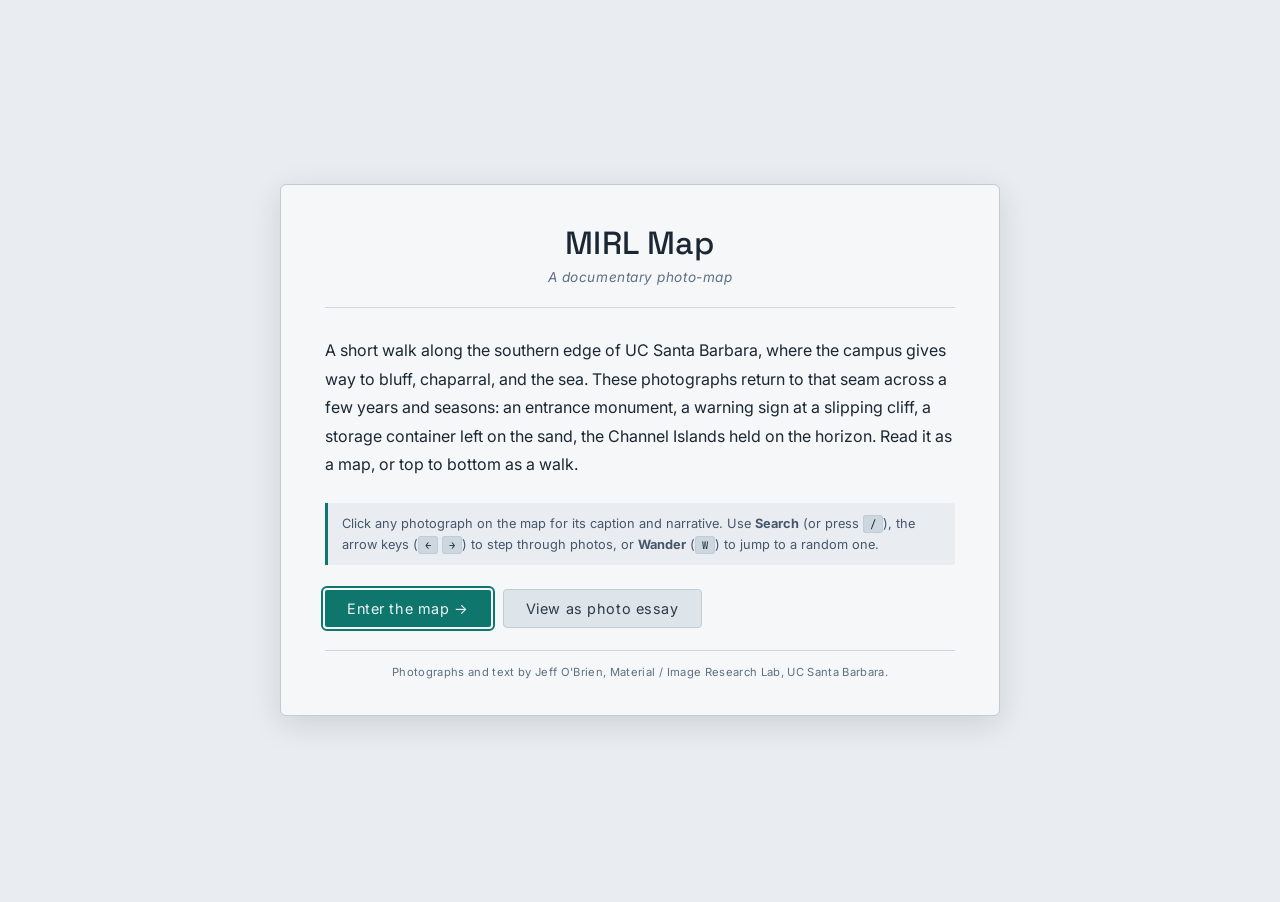
==== index.html @ 9751f4f6 "Initial commit" ====
<!DOCTYPE html>
<html lang="en">
<head>
<meta charset="UTF-8">
<meta name="viewport" content="width=device-width, initial-scale=1.0">
<title>MIRL Map</title>

<!-- SEO / social. EDIT ME: update these (and js/config.js) when you fork. -->
<meta name="description" content="A documentary photo-map: geolocated photographs paired with per-photo narratives.">
<meta name="author" content="Jeff O'Brien">
<meta name="keywords" content="documentary, photo map, MIRL, archive, fieldwork">
<link rel="canonical" href="https://YOUR-USER.github.io/mirl-map/">
<meta property="og:type" content="website">
<meta property="og:site_name" content="MIRL Map">
<meta property="og:title" content="MIRL Map">
<meta property="og:description" content="A documentary photo-map: geolocated photographs paired with per-photo narratives.">
<meta property="og:url" content="https://YOUR-USER.github.io/mirl-map/">
<meta property="og:image" content="https://YOUR-USER.github.io/mirl-map/photos/web/sample-1.jpeg">
<meta name="twitter:card" content="summary_large_image">
<meta name="twitter:title" content="MIRL Map">
<meta name="twitter:description" content="A documentary photo-map: geolocated photographs paired with per-photo narratives.">
<meta name="twitter:image" content="https://YOUR-USER.github.io/mirl-map/photos/web/sample-1.jpeg">

<!-- Favicon: a neutral map-pin mark (data URL, no file needed). -->
<meta name="theme-color" content="#1b2733">
<link rel="icon" type="image/svg+xml" href="data:image/svg+xml;utf8,<svg xmlns='http://www.w3.org/2000/svg' viewBox='0 0 64 64'><rect width='64' height='64' rx='10' fill='%231b2733'/><circle cx='32' cy='27' r='9' fill='%23e9edf1'/><circle cx='32' cy='27' r='3.4' fill='%230f766e'/><path d='M32 36 L24 50 L40 50 Z' fill='%23e9edf1'/></svg>">

<link rel="preconnect" href="https://fonts.googleapis.com"/>
<link rel="preconnect" href="https://fonts.gstatic.com" crossorigin/>
<link rel="stylesheet" href="https://fonts.googleapis.com/css2?family=Space+Grotesk:wght@400;500;600;700&family=Inter:wght@400;500;600;700&family=JetBrains+Mono:wght@400;500&family=Amiri:wght@400;700&display=swap"/>
<link rel="stylesheet" href="https://cdnjs.cloudflare.com/ajax/libs/leaflet/1.9.4/leaflet.min.css"/>
<link rel="stylesheet" href="https://cdnjs.cloudflare.com/ajax/libs/leaflet.markercluster/1.5.3/MarkerCluster.css"/>
<link rel="stylesheet" href="https://cdnjs.cloudflare.com/ajax/libs/leaflet.markercluster/1.5.3/MarkerCluster.Default.css"/>
<link rel="stylesheet" href="https://unpkg.com/leaflet-minimap@3.6.1/dist/Control.MiniMap.min.css"/>
<link rel="stylesheet" href="css/style.css?v=7"/>
<link rel="stylesheet" href="css/a11y.css?v=7"/>

<!-- CONFIG loads FIRST so every other script (and the inline script below) can read it. -->
<script src="js/config.js?v=7"></script>
<script>
  /* Skip the intro overlay when arriving via permalink (?photo=…) so shared
     links go straight to the photo. Done in <head> to avoid a flash. */
  if (new URLSearchParams(location.search).get('photo')) {
    document.documentElement.classList.add('intro-skip');
  }
  /* Apply the saved interface language/direction before paint, so a visitor in
     a right-to-left second language never sees a left-to-right flash. */
  try {
    var _sp  = (window.CONFIG && CONFIG.site && CONFIG.site.storagePrefix) || 'mirlmap';
    var _sec = (window.CONFIG && CONFIG.languages && CONFIG.languages.second) || null;
    var _l   = localStorage.getItem(_sp + '-lang');
    if (_sec && _l === _sec.code) {
      document.documentElement.setAttribute('lang', _l);
      document.documentElement.setAttribute('dir', _sec.rtl ? 'rtl' : 'ltr');
    }
  } catch (e) {}
</script>

<script src="https://cdnjs.cloudflare.com/ajax/libs/leaflet/1.9.4/leaflet.min.js"></script>
<script src="https://cdnjs.cloudflare.com/ajax/libs/leaflet.markercluster/1.5.3/leaflet.markercluster.min.js"></script>
<script src="js/lib/leaflet-side-by-side.js?v=7"></script>
<script src="https://unpkg.com/leaflet-minimap@3.6.1/dist/Control.MiniMap.min.js"></script>
</head>
<body>

<!-- ─── Intro splash (CONFIG.features.intro). EDIT ME: your project's opening. ─── -->
<div id="intro-screen" data-feature="intro" role="dialog" aria-label="About this project" aria-modal="true">
  <div class="intro-card">
    <div class="intro-header">
      <div class="intro-title-ar" data-site-title-alt></div>
      <h1 class="intro-title-en" data-i18n="intro.title">MIRL Map</h1>
      <div class="intro-subtitle" data-i18n="intro.subtitle">A documentary photo-map</div>
    </div>

    <p class="intro-para" data-i18n="intro.p1">
      A short walk along the southern edge of UC Santa Barbara, where the campus
      gives way to bluff, chaparral, and the sea. These photographs return to that
      seam across a few years and seasons: an entrance monument, a warning sign at
      a slipping cliff, a storage container left on the sand, the Channel Islands
      held on the horizon. Read it as a map, or top to bottom as a walk.
    </p>

    <div class="intro-tip" data-i18n-html="intro.tip">
      Click any photograph on the map for its caption and narrative.
      Use <strong>Search</strong> (or press <kbd>/</kbd>), the arrow keys
      (<kbd>&larr;</kbd> <kbd>&rarr;</kbd>) to step through photos, or
      <strong>Wander</strong> (<kbd>W</kbd>) to jump to a random one.
    </div>

    <div class="intro-actions">
      <button class="intro-btn intro-btn-primary" onclick="dismissIntro()" autofocus data-i18n="intro.enter">Enter the map &rarr;</button>
      <a href="gallery.html" class="intro-btn intro-btn-secondary" data-feature="gallery" data-i18n="intro.essay">View as photo essay</a>
    </div>

    <div class="intro-credit" data-i18n="intro.credit">Photographs and text by Jeff O'Brien, Material / Image Research Lab, UC Santa Barbara.</div>
  </div>
</div>


<div id="header">
  <div class="header-left">
    <h1><span data-site-title>MIRL Map</span></h1>
    <span class="sub" data-i18n="head.sub">A documentary map</span>
  </div>
  <div id="header-controls">
    <!-- Base-layer buttons are generated from CONFIG.baseLayers -->
    <div class="layer-group" id="base-layer-btns"></div>
    <div class="h-div"></div>
    <!-- Historical-layer buttons + Compare are generated from CONFIG (hidden when empty) -->
    <div class="layer-group" id="hist-layer-group" aria-label="Historical layers"><span id="hist-layer-btns"></span></div>
    <div class="h-div" data-lang-toggle></div>
    <!-- Language toggle is generated from CONFIG.languages (hidden when there is no second language) -->
    <div class="layer-group" id="lang-btns" data-lang-toggle></div>
    <div class="h-div"></div>
    <div class="layer-group">
      <button class="layer-btn active" id="btn-layers" onclick="toggleLayerPanel()">&#9776; <span data-i18n="nav.layers">Layers</span></button>
    </div>
    <div class="h-div" data-feature="search"></div>
    <button class="layer-btn" id="btn-search" data-feature="search" onclick="toggleSearchPanel()" aria-label="Search photos and narratives" aria-expanded="false" aria-controls="search-panel">&#x1F50D; <span data-i18n="nav.search">Search</span></button>
    <div class="h-div" data-feature="wander"></div>
    <button class="layer-btn" id="btn-wander" data-feature="wander" onclick="wanderToRandomPhoto()" aria-label="Open a random photo" title="Open a random photograph (or press W)">&#9860; <span data-i18n="nav.wander">Wander</span></button>
    <div class="h-div" data-feature="gallery"></div>
    <a href="gallery.html" class="layer-btn" data-feature="gallery" style="text-decoration:none;">&#9707; <span data-i18n="nav.gallery">Gallery</span></a>
    <div class="h-div" data-feature="timeline"></div>
    <button class="layer-btn" id="btn-timeline" data-feature="timeline" onclick="toggleTimeline()" aria-label="Timeline" aria-expanded="false" aria-controls="timeline-panel" data-i18n="nav.timeline">Timeline</button>
    <div class="h-div" data-feature="statistics"></div>
    <button class="layer-btn" id="btn-stats" data-feature="statistics" onclick="toggleStats()" aria-label="Statistics" aria-expanded="false" aria-controls="stats-panel" data-i18n="nav.stats">Statistics</button>
    <div class="h-div" data-feature="sources"></div>
    <button class="layer-btn" id="btn-sources" data-feature="sources" onclick="toggleSources()" aria-label="Sources" aria-expanded="false" aria-controls="sources-panel" data-i18n="nav.sources">Sources</button>
    <div class="h-div"></div>
    <button id="btn-help" onclick="toggleHelp()" aria-label="How to use this map" aria-expanded="false" aria-controls="help-panel" title="How to use this map">?</button>
    <div class="h-div"></div>
    <button id="btn-a11y" onclick="toggleA11y()" aria-label="Accessibility options" aria-expanded="false" aria-controls="a11y-panel">Aa</button>
    <div class="h-div"></div>
    <button id="btn-fs" onclick="toggleFS()" aria-label="Toggle fullscreen" title="Toggle fullscreen">&#x26F6;</button>
  </div>
</div>

<div id="a11y-panel" role="dialog" aria-label="Accessibility options" aria-modal="false">
  <h3 data-i18n="a11y.title">Accessibility</h3>
  <div class="a11y-section">
    <span class="a11y-label" id="fs-label" data-i18n="a11y.textsize">Text size</span>
    <div class="fs-btns" role="group" aria-labelledby="fs-label">
      <button class="fs-btn" id="fs-btn-small"  onclick="setFontSize('small')"  aria-pressed="false">A</button>
      <button class="fs-btn" id="fs-btn-normal" onclick="setFontSize('normal')" aria-pressed="true">A</button>
      <button class="fs-btn" id="fs-btn-large"  onclick="setFontSize('large')"  aria-pressed="false">A</button>
      <button class="fs-btn" id="fs-btn-xlarge" onclick="setFontSize('xlarge')" aria-pressed="false">A</button>
    </div>
  </div>
  <div class="a11y-section">
    <div class="a11y-toggle-row" onclick="toggleHighContrast()" role="button" tabindex="0"
         aria-pressed="false" aria-label="Toggle high contrast"
         onkeydown="if(event.key==='Enter'||event.key===' '){toggleHighContrast();event.preventDefault();}">
      <span class="a11y-toggle-lbl" data-i18n="a11y.hc">High contrast</span>
      <div class="a11y-toggle" id="toggle-hc" aria-hidden="true"></div>
    </div>
  </div>
  <div class="a11y-section">
    <div class="a11y-toggle-row" onclick="toggleReduceMotion()" role="button" tabindex="0"
         aria-pressed="false" aria-label="Toggle reduce motion"
         onkeydown="if(event.key==='Enter'||event.key===' '){toggleReduceMotion();event.preventDefault();}">
      <span class="a11y-toggle-lbl" data-i18n="a11y.rm">Reduce motion</span>
      <div class="a11y-toggle" id="toggle-rm" aria-hidden="true"></div>
    </div>
  </div>
  <p class="a11y-hint" data-i18n="a11y.hint">Settings are saved and persist across pages.</p>
</div>

<div id="help-panel" role="dialog" aria-label="How to use this map" aria-modal="false">
  <div class="help-head">
    <h3>How to use this map</h3>
    <button id="help-close" onclick="toggleHelp()" aria-label="Close help">&#x2715;</button>
  </div>
  <div class="help-section">
    <h4>Map navigation</h4>
    <ul>
      <li>Drag to pan; scroll or pinch to zoom.</li>
      <li>Click any photo marker to open it in the side drawer.</li>
      <li>Hover a marker for a brief tooltip and its sightline.</li>
    </ul>
  </div>
  <div class="help-section">
    <h4>Top bar</h4>
    <ul>
      <li><b>Map style</b>: switch the base map.</li>
      <li><b>&#x1F50D; Search</b>: search captions, filenames, and narratives.</li>
      <li><b>&#9860; Wander</b>: open a random photograph (<kbd>W</kbd>).</li>
      <li><b>&#9707; Gallery</b>: read the same material as a photo essay.</li>
      <li><b>Aa</b>: text size, high-contrast, reduce-motion options.</li>
    </ul>
  </div>
  <div class="help-section">
    <h4>Layers panel (&#9776;)</h4>
    <p class="help-p">Toggle the optional overlays you have turned on in <code>js/config.js</code> (landmarks, sightlines, area polygons, and so on).</p>
  </div>
  <div class="help-section">
    <h4>Photo drawer</h4>
    <ul>
      <li>Use <b>&lsaquo; Prev</b> / <b>Next &rsaquo;</b> or the arrow keys.</li>
      <li><b>&#128203; Cite</b>: export a citation in Chicago, MLA, APA, or BibTeX.</li>
      <li>The URL updates with <code>?photo=…</code> &mdash; a shareable permalink.</li>
    </ul>
  </div>
  <div class="help-section" data-feature="kmlExport">
    <h4>Export</h4>
    <button class="help-btn-cta" onclick="downloadKML()" aria-label="Download photos as KML for Google Earth">
      &#x21E9; Download .kml for Google Earth
    </button>
    <p class="help-hint">A portable index of every photo and overlay. Each placemark links back to this map.</p>
  </div>
  <p class="help-hint">Press <kbd>Esc</kbd> or click outside this panel to close.</p>
</div>

<div id="map" role="application" aria-label="Interactive documentary map"></div>

<div id="compare-panel" data-feature="compare" role="region" aria-label="Side-by-side layer comparison" aria-hidden="true">
  <span class="cmp-lbl" data-i18n="cmp.label">Compare</span>
  <select id="cmp-left" onchange="setComparePane('left', this.value)" aria-label="Left side layer"></select>
  <span class="cmp-vs">&#x2194;</span>
  <select id="cmp-right" onchange="setComparePane('right', this.value)" aria-label="Right side layer"></select>
  <button class="cmp-exit" onclick="exitCompare()" aria-label="Exit comparison mode" data-i18n="cmp.exit">Exit</button>
  <span class="cmp-hint" data-i18n-html="cmp.hint">drag the handle &nbsp;&middot;&nbsp; pan/zoom shared</span>
</div>

<div id="layer-panel" role="region" aria-label="Map layers">
  <button id="layer-close" onclick="toggleLayerPanel()" aria-label="Close layers panel">&#x2715;</button>
  <h3 data-i18n="lp.title">Map Layers</h3>

  <div class="lp-row" onclick="togLayer('photos')">
    <div class="chk on" id="ck-photos"></div>
    <span class="lp-lbl" data-i18n="lp.photos">Photo markers</span>
  </div>
  <div class="lp-row" data-feature="sightlines" onclick="togLayer('viewsheds')" title="Draw every photo's camera direction and field of view at once">
    <div class="chk" id="ck-viewsheds"></div>
    <div class="sw" style="background:#f0c068;border:1px solid #c89048;"></div>
    <span class="lp-lbl" data-i18n="lp.sightlines">Sightlines (all photos)</span>
  </div>

  <div data-feature="landmarks">
    <div class="lp-row" onclick="togLayer('landmarks')">
      <div class="chk on" id="ck-landmarks"></div>
      <span class="lp-lbl" data-i18n="lp.landmarks">Landmarks</span>
    </div>
    <div class="lp-legend">
      <div class="lp-leg-row"><div class="lp-leg-dot" style="background:#4CAF50;"></div><span class="lp-leg-txt">Still standing</span></div>
      <div class="lp-leg-row"><div class="lp-leg-dot" style="background:#FF9800;"></div><span class="lp-leg-txt">Ruins</span></div>
      <div class="lp-leg-row"><div class="lp-leg-dot" style="background:#F44336;"></div><span class="lp-leg-txt">Destroyed</span></div>
      <div class="lp-leg-row"><div class="lp-leg-dot" style="background:#2196F3;"></div><span class="lp-leg-txt">Occupied</span></div>
    </div>
  </div>

  <div data-feature="polygons">
    <div class="lp-sep"></div>
    <div class="lp-row" onclick="togLayer('boundary')">
      <div class="chk" id="ck-boundary"></div>
      <div class="sw" style="background:rgba(200,160,80,.45);border:1px dashed #b89040;"></div>
      <span class="lp-lbl" data-i18n="lp.area1">Area 1</span>
    </div>
    <div class="lp-row" onclick="togLayer('residential')">
      <div class="chk" id="ck-residential"></div>
      <div class="sw" style="background:rgba(190,130,70,.4);border:1px solid #906030;"></div>
      <span class="lp-lbl" data-i18n="lp.area2">Area 2</span>
    </div>
    <div class="lp-row" onclick="togLayer('olives')">
      <div class="chk" id="ck-olives"></div>
      <div class="sw" style="background:rgba(70,120,50,.45);border:1px solid #406028;"></div>
      <span class="lp-lbl" data-i18n="lp.area3">Area 3</span>
    </div>
    <div class="lp-row" onclick="togLayer('terraces')">
      <div class="chk" id="ck-terraces"></div>
      <div class="sw" style="background:rgba(150,125,80,.35);border:1px solid #806838;"></div>
      <span class="lp-lbl" data-i18n="lp.area4">Area 4</span>
    </div>
  </div>

  <div data-feature="regionalPlaces">
    <div class="lp-sep"></div>
    <div class="lp-row" onclick="togLayer('places')">
      <div class="chk" id="ck-places"></div>
      <div class="sw" style="background:#c0392b;border:1px solid #7a2010;"></div>
      <span class="lp-lbl" data-i18n="lp.places">Places</span>
    </div>
  </div>

  <div data-feature="greenLine">
    <div class="lp-row" onclick="togLayer('greenline')">
      <div class="chk" id="ck-greenline"></div>
      <div class="sw" style="background:transparent;border-top:2px dashed #2a8a3a;border-bottom:none;height:4px;align-self:center;"></div>
      <span class="lp-lbl" data-i18n="lp.line">Line overlay</span>
    </div>
  </div>

  <div class="lp-row" data-feature="testimonies" onclick="togLayer('testimonies')" title="First-person voices pinned at relevant locations">
    <div class="chk" id="ck-testimonies"></div>
    <div class="sw" style="background:#2e7080;border:1.5px solid #fff;box-shadow:0 0 0 1px #2e7080;"></div>
    <span class="lp-lbl" data-i18n="lp.voices">Voices</span>
  </div>

  <div class="lp-row" data-feature="historicalPhotos" onclick="togLayer('matson')" title="Historical photographs with a before/after to the nearest modern photo">
    <div class="chk" id="ck-matson"></div>
    <div class="sw" style="background:#a87a3a;border:1.5px solid #fff;box-shadow:0 0 0 1px #a87a3a;"></div>
    <span class="lp-lbl" data-i18n="lp.historical">Historical photographs</span>
  </div>

  <div data-feature="walkingTrail">
    <div class="lp-row lp-row-with-action">
      <div class="lp-row-toggle" onclick="togLayer('trail')">
        <div class="chk" id="ck-trail"></div>
        <div class="sw" style="background:transparent;border-top:2px dashed #5a3e28;border-bottom:none;height:4px;align-self:center;"></div>
        <span class="lp-lbl" data-i18n="lp.trail">Walking trail</span>
      </div>
      <button class="lp-action" id="btn-trail-play" onclick="animateTrail()" title="Play the trail">&#9654;</button>
    </div>
    <div class="lp-row" onclick="togLayer('pace')" title="Where the photographer lingered vs. moved quickly">
      <div class="chk" id="ck-pace"></div>
      <div class="sw" style="background:radial-gradient(circle at center,#a03820 0%,#dc8c46 55%,rgba(240,192,104,0) 100%);border:1px solid #85956c;"></div>
      <span class="lp-lbl" data-i18n="lp.pace">Walking pace</span>
    </div>
  </div>
</div>

<div id="stats-panel" role="region" aria-label="In numbers">
  <div class="tl-head">
    <h3 data-i18n="st.title">In numbers</h3>
    <button id="stats-close" onclick="toggleStats()" aria-label="Close statistics">&#x2715;</button>
  </div>
  <div id="stats-list"></div>
  <p class="tl-foot" data-i18n="st.foot">Figures are sourced; superscripts link to the reference.</p>
</div>

<div id="timeline-panel" role="region" aria-label="Timeline">
  <div class="tl-head">
    <h3 data-i18n="tl.title">Timeline</h3>
    <button id="timeline-close" onclick="toggleTimeline()" aria-label="Close timeline">&#x2715;</button>
  </div>
  <ol id="timeline-list"></ol>
  <p class="tl-foot" data-i18n="tl.foot">Each entry is sourced; superscripts link to the reference.</p>
</div>

<div id="sources-panel" role="region" aria-label="Sources and bibliography">
  <div class="tl-head">
    <h3 data-i18n="src.title">Sources</h3>
    <button id="sources-close" onclick="toggleSources()" aria-label="Close sources">&#x2715;</button>
  </div>
  <div id="sources-list"></div>
  <p class="tl-foot" data-i18n="src.foot">Every figure, date, and quotation is tied to one of these sources.</p>
</div>

<div id="about-panel" role="region" aria-label="About this project">
  <button id="about-close" onclick="toggleAbout()" aria-label="Close about panel">&#x2715;</button>
  <h2><span data-site-title>MIRL Map</span></h2>
  <p>A short documentary walk along the coastal edge of UC Santa Barbara, by Jeff O'Brien. Built with MIRL Map, a documentary photo-map platform from the Material / Image Research Lab, UC Santa Barbara.</p>
</div>

<div id="search-panel" role="dialog" aria-label="Search photos">
  <div id="search-panel-header">
    <input type="search" id="search-input" data-i18n-placeholder="search.placeholder" placeholder="Search captions and narratives…" autocomplete="off" spellcheck="false" aria-label="Search query">
    <button id="search-close" onclick="closeSearchPanel()" aria-label="Close search">&#x2715;</button>
  </div>
  <div id="search-status" data-i18n="search.status">Type to search across the photos and their narratives.</div>
  <div id="search-results"></div>
</div>

<div id="status-bar">
  <div id="photo-count" onclick="toggleAbout()" data-i18n-html="status.count">photographs &nbsp;&middot;&nbsp; About &#9432;</div>
</div>

<div id="info-drawer" role="dialog" aria-label="Photo details" aria-modal="true">
  <div id="info-drawer-header">
    <div id="info-drawer-meta"></div>
    <button id="info-drawer-close" onclick="closeDrawer()" aria-label="Close photo details">&#x2715;</button>
  </div>
  <img id="info-drawer-img" src="" alt="" style="display:none;">
  <div id="info-drawer-body">
    <div id="info-drawer-caption"></div>
    <div id="info-drawer-context"></div>
    <div id="info-drawer-source"></div>
    <div id="info-drawer-cite"></div>
  </div>
  <div id="info-drawer-nav" style="display:none;">
    <button class="idn-btn" id="idn-prev" data-i18n="drawer.prev" onclick="stepDrawer(-1)" aria-label="Previous photo" title="Previous photo (← arrow)">&#8592; Prev</button>
    <span id="idn-counter" aria-live="polite"></span>
    <button class="idn-btn" id="idn-next" data-i18n="drawer.next" onclick="stepDrawer(1)" aria-label="Next photo" title="Next photo (→ arrow)">Next &#8594;</button>
  </div>
</div>

<div id="cite-modal" role="dialog" aria-label="Cite this photograph" aria-modal="true">
  <div id="cite-card">
    <button id="cite-close" onclick="closeCiteModal()" aria-label="Close citation panel">&#x2715;</button>
    <h3 id="cite-title" data-i18n="cite.title">Cite this photograph</h3>
    <div id="cite-subtitle"></div>
    <div id="cite-list"></div>
    <div id="cite-toast" role="status" aria-live="polite"></div>
  </div>
</div>

<div id="lightbox" data-feature="lightbox" role="dialog" aria-label="Photo lightbox" aria-modal="true">
  <button id="lightbox-close" aria-label="Close lightbox">&#x2715;</button>
  <img id="lightbox-img" src="" alt="">
  <div id="lightbox-caption-txt"></div>
  <div id="lightbox-meta"></div>
  <div id="lightbox-nav">
    <button class="nav-btn" id="prev-btn" aria-label="Previous photo">&#8592;</button>
    <button class="nav-btn" id="next-btn" aria-label="Next photo">&#8594;</button>
  </div>
</div>


<!-- Content data (edit these). Module files may be empty; see CONTENT-GUIDE.md. -->
<script src="js/data/photos.js?v=7"></script>
<script src="js/data/sources.js?v=7"></script>
<script src="js/data/landmarks.js?v=7"></script>
<script src="js/data/places.js?v=7"></script>
<script src="js/data/testimonies.js?v=7"></script>
<script src="js/data/matson.js?v=7"></script>
<script src="js/data/greenline.js?v=7"></script>
<script src="js/data/geodata.js?v=7"></script>
<script src="js/data/timeline.js?v=7"></script>
<script src="js/data/stats.js?v=7"></script>
<script src="js/data/i18n.js?v=7"></script>
<!-- Engine (do not normally edit) -->
<script src="js/a11y.js?v=7"></script>
<script src="js/i18n.js?v=7"></script>
<script src="js/help.js?v=7"></script>
<script src="js/kml.js?v=7"></script>
<script src="js/narratives.js?v=7"></script>
<script src="js/map.js?v=7"></script>
</body>
</html>
---- css/style.css ----
/* ══════════════════════════════════════════════════════
   MIRL Map — Cartography theme (cool slate, teal, amber)
   ──────────────────────────────────────────────────────
   Typography
     --font-display   Space Grotesk (geometric grotesque;
                      project title, h1/h2/h3 headings)
     --font-body      Inter (humanist sans tuned for screens;
                      body prose, popups, narrative)
     --font-ui        Inter (buttons, labels, tooltips, chrome)
     --font-mono      JetBrains Mono (kbd, codes, coordinates,
                      photo numbers)
     --font-arabic    Amiri (classical naskh by Khaled Hosny,
                      based on Bulaq Press faces; all Arabic text)

   Palette
     Page bg          #e9edf1   (cool light gray)
     Header bg        #d6dde4   (deeper cool gray)
     Panel/card bg    #f5f7f9   (near-white cool)
     Button rest      #dde4ea
     Button hover     #cdd7df
     Border subtle    #c7d0d9
     Border firm      #c2ccd6
     Text primary     #1b2733   (dark slate)
     Text secondary   #46566a
     Text tertiary    #74859a
     Accent teal      #0f766e   (active states)
     Accent hover     #0c5d56
     Highlight amber  #f59e0b   (camera arrow, marks)
   ══════════════════════════════════════════════════════ */

:root {
  --font-display: 'Space Grotesk', 'Inter', system-ui, -apple-system, 'Segoe UI', sans-serif;
  --font-body:    'Inter', system-ui, -apple-system, 'Segoe UI', 'Helvetica Neue', sans-serif;
  --font-ui:      'Inter', system-ui, -apple-system, 'Segoe UI', 'Helvetica Neue', sans-serif;
  --font-mono:    'JetBrains Mono', 'Menlo', 'Monaco', 'Courier New', monospace;
  --font-arabic:  'Amiri', 'Scheherazade New', 'Traditional Arabic', 'Georgia', serif;
}

* { margin: 0; padding: 0; box-sizing: border-box; }
body {
  font-family: var(--font-body);
  font-feature-settings: 'kern', 'liga', 'calt';
  -webkit-font-smoothing: antialiased;
  -moz-osx-font-smoothing: grayscale;
  background: #e9edf1;
  color: #1b2733;
}

/* Headings use the display face. Space Grotesk at medium weight
   gives the titling a confident, geometric, cartographic feel. */
h1, h2, h3, h4 { font-family: var(--font-display); font-weight: 500; }

/* Arabic blocks pick up the Amiri face automatically. Marked at the
   class level rather than via :lang() because the markup uses HTML
   entities rather than Arabic Unicode in the source. */
.intro-title-ar,
.lm-ar,
.oh-speaker-ar,
.popup-ar,
[dir="rtl"] {
  font-family: var(--font-arabic);
  font-weight: 400;
}

/* UI chrome uses the sans face: buttons, labels, panel headers,
   keyboard glyphs. Body prose (paragraphs, narrative text, photo
   captions, popup descriptions) stays in the serif body font. */
.layer-btn,
#btn-help,
#btn-a11y,
#btn-fs,
#btn-search,
.layer-btn,
.sub,
.lp-lbl,
.lp-leg-txt,
.stat-lbl,
.a11y-label,
.a11y-toggle-lbl,
.a11y-hint,
#a11y-panel h3,
.help-section h4,
.help-section p,
.help-section li,
.help-p,
.help-hint,
.kbd-list li,
#help-panel h3,
.help-btn-cta,
.cmp-lbl,
.cmp-vs,
.cmp-hint,
.cmp-exit,
#compare-panel select,
#search-input,
#search-status,
.sr-title,
.sr-snippet,
#photo-count,
.cite-style,
.cite-copy,
.cite-button,
.cite-row .cite-style,
.intro-stat .is-lbl,
.intro-tip,
.intro-btn,
.intro-credit,
.lm-status-txt,
.lm-en,
.lm-btn,
.popup-coords,
.popup-btn,
.popup-btn-info,
.popup-btn-full,
.idn-btn,
#idn-counter,
.g-coords,
.g-source-label,
.g-source-link,
.oh-role,
.mat-meta,
.mat-photog,
.mat-date,
.mat-cta,
.mat-loc-link,
.mat-rights {
  font-family: var(--font-ui);
}

/* Tabular numbers for stats and coordinates — IBM Plex Sans has
   excellent tabular figures via font-feature-settings. */
.stat-val,
.intro-stat .is-val,
.popup-coords,
.g-coords,
#idn-counter,
.marker-num,
#lightbox-meta {
  font-feature-settings: 'tnum';
  font-variant-numeric: tabular-nums;
}

/* ── Intro screen ─────────────────────────────────────── */

#intro-screen {
  position: fixed;
  inset: 0;
  background: #e9edf1;
  z-index: 10000;
  display: flex;
  align-items: center;
  justify-content: center;
  padding: 24px;
  overflow-y: auto;
  transition: opacity .35s ease;
}
#intro-screen.is-leaving { opacity: 0; pointer-events: none; }
#intro-screen.is-gone    { display: none; }
html.intro-skip #intro-screen { display: none !important; }

.intro-card {
  max-width: 720px;
  width: 100%;
  background: #f5f7f9;
  border: 1px solid #c2ccd6;
  border-radius: 6px;
  box-shadow: 0 8px 32px rgba(0,0,0,.12);
  padding: 40px 44px 36px;
  margin: auto;
}

@media (max-width: 600px) {
  .intro-card { padding: 28px 22px 24px; }
}

.intro-header {
  text-align: center;
  margin-bottom: 28px;
  padding-bottom: 22px;
  border-bottom: 1px solid #cdd7df;
}
.intro-title-ar {
  font-size: 3rem;
  color: #1b2733;
  letter-spacing: 0;            /* Amiri ligatures suffer from spacing */
  line-height: 1;
  margin-bottom: 10px;
  direction: rtl;
}
.intro-title-en {
  font-size: 2rem;              /* bumped for Cormorant's smaller x-height */
  font-weight: 500;
  color: #1b2733;
  letter-spacing: .015em;
  line-height: 1.15;
  margin-bottom: 8px;
}
.intro-subtitle {
  font-size: .85rem;
  color: #5e6f82;
  font-style: italic;
  letter-spacing: .04em;
  font-family: var(--font-body);  /* italic Inter for the subtitle */
}

.intro-para {
  font-size: 1rem;
  line-height: 1.78;
  color: #1b2733;
  margin-bottom: 16px;
}
.intro-para:last-of-type { margin-bottom: 24px; }

.intro-stats {
  display: grid;
  grid-template-columns: 1fr 1fr;
  gap: 6px 28px;
  background: #e9edf1;
  border: 1px solid #cdd7df;
  border-radius: 4px;
  padding: 14px 18px;
  margin-bottom: 22px;
}
@media (max-width: 480px) {
  .intro-stats { grid-template-columns: 1fr; }
}
.intro-stat {
  display: flex;
  justify-content: space-between;
  align-items: baseline;
  gap: 12px;
  padding: 4px 0;
  font-size: .82rem;
}
.intro-stat .is-lbl { color: #46566a; }
.intro-stat .is-val { color: #1b2733; font-family: var(--font-mono); letter-spacing: .02em; }

.intro-tip {
  font-size: .8rem;
  color: #46566a;
  line-height: 1.65;
  background: #e9edf1;
  border-left: 3px solid #0f766e;
  padding: 10px 14px;
  border-radius: 0 3px 3px 0;
  margin-bottom: 24px;
}
.intro-tip kbd {
  font-family: var(--font-mono);
  background: #cdd7df;
  border: 1px solid #c2ccd6;
  border-radius: 3px;
  padding: 1px 6px;
  font-size: .82em;
  color: #1b2733;
}

.intro-actions {
  display: flex;
  gap: 12px;
  align-items: center;
  margin-bottom: 22px;
  flex-wrap: wrap;
}
.intro-btn {
  font-family: var(--font-body);
  font-size: .9rem;
  letter-spacing: .04em;
  border: none;
  border-radius: 4px;
  padding: 10px 22px;
  cursor: pointer;
  text-decoration: none;
  display: inline-block;
  line-height: 1.2;
  transition: background .15s, color .15s, transform .15s;
}
.intro-btn-primary {
  background: #0f766e;
  color: #eef3f7;
}
.intro-btn-primary:hover { background: #0c5d56; transform: translateX(2px); }
.intro-btn-secondary {
  background: #dde4ea;
  color: #2c3a49;
  border: 1px solid #c2ccd6;
}
.intro-btn-secondary:hover { background: #cdd7df; color: #1b2733; }

.intro-credit {
  font-size: .7rem;
  color: #5e6f82;
  letter-spacing: .03em;
  padding-top: 14px;
  border-top: 1px solid #cdd7df;
  text-align: center;
}

#header {
  padding: 13px 22px; background: #d6dde4; border-bottom: 1px solid #c2ccd6;
  display: flex; align-items: center; justify-content: space-between; flex-wrap: wrap; gap: 10px;
}
.header-left { display: flex; align-items: baseline; gap: 12px; }
#header h1 { font-size: 1.5rem; font-weight: 500; letter-spacing: .015em; color: #1b2733; }
.sub { font-size: .8rem; color: #46566a; letter-spacing: .05em; }
#header-controls { display: flex; align-items: center; gap: 6px; flex-wrap: wrap; }
.layer-group { display: flex; border: 1px solid #c2ccd6; border-radius: 4px; overflow: hidden; background: #dde4ea; }
.layer-btn {
  background: #dde4ea; color: #3c4b5c; border: none; padding: 5px 10px;
  font-size: .73rem; cursor: pointer; letter-spacing: .04em;
  border-right: 1px solid #c7d0d9; transition: background .15s, color .15s;
}
.layer-btn:last-child { border-right: none; }
.layer-btn:hover { background: #cdd7df; color: #1b2733; }
.layer-btn.active { background: #0f766e; color: #eef3f7; }
.h-div { width: 1px; height: 20px; background: #c2ccd6; margin: 0 2px; }
#btn-fs {
  background: #dde4ea; color: #3c4b5c; border: 1px solid #c2ccd6; border-radius: 4px;
  padding: 5px 9px; font-size: .82rem; cursor: pointer; transition: background .15s, color .15s; line-height: 1;
}
#btn-fs:hover { background: #cdd7df; color: #1b2733; }
#btn-fs.active { background: #0f766e; color: #eef3f7; }

#map { width: 100%; height: calc(100vh - 56px); }
.leaflet-control-layers { display: none; }

.marker-cluster-small, .marker-cluster-medium, .marker-cluster-large {
  background-color: rgba(15,118,110,.7) !important;
}
.marker-cluster-small div, .marker-cluster-medium div, .marker-cluster-large div {
  background-color: rgba(15,118,110,.92) !important; color: #eef3f7 !important;
  font-family: var(--font-body); font-size: .78rem; font-weight: normal;
}

.photo-marker { border: none; background: transparent; overflow: visible; }
.marker-inner {
  position: relative; width: 52px; height: 52px; border-radius: 4px; overflow: hidden;
  border: 2px solid rgba(255,255,255,.9); box-shadow: 0 2px 8px rgba(0,0,0,.35);
  cursor: pointer; transition: transform .15s, box-shadow .15s;
}
.marker-inner:hover { transform: scale(1.12); box-shadow: 0 4px 16px rgba(0,0,0,.55); }
.marker-inner img { width: 100%; height: 100%; object-fit: cover; display: block; }
.marker-num {
  position: absolute; bottom: 2px; right: 3px; font-size: 9px; font-family: var(--font-mono);
  color: rgba(255,255,255,.95); background: rgba(0,0,0,.5); border-radius: 2px;
  padding: 0 2px; line-height: 1.4; pointer-events: none;
}

/* Halo around the photo currently shown in the drawer.
   The radius (32 px on screen, since circleMarker radius is in
   pixels) extends just past the 26 px-radius photo thumbnail,
   so the photo sits cleanly inside a teal ring. */
.active-halo {
  filter: drop-shadow(0 0 4px rgba(15,118,110,.35));
}
.active-halo.halo-pulsing {
  animation: halo-pulse .65s ease-out;
}
@keyframes halo-pulse {
  0%   { stroke-width: 9;  stroke-opacity: 0.35; }
  40%  { stroke-width: 7;  stroke-opacity: 0.95; }
  100% { stroke-width: 3;  stroke-opacity: 0.9;  }
}

/* Camera-direction arrow — rotated by the photo's GPSImgDirection bearing.
   Drawn outside the thumbnail, pointing in the direction the camera was facing. */
.marker-arrow {
  position: absolute;
  top: 50%; left: 50%;
  width: 0; height: 0;
  pointer-events: none;
  z-index: 1;
}
.marker-arrow::before {
  content: "";
  position: absolute;
  top: -42px;          /* push outward from the marker center */
  left: -7px;          /* center the 14px-wide triangle */
  width: 0; height: 0;
  border-left: 7px solid transparent;
  border-right: 7px solid transparent;
  border-bottom: 12px solid #f59e0b;       /* warm gold to read on any basemap */
  filter: drop-shadow(0 1px 2px rgba(0,0,0,.7));
}

.lm-icon {
  width: 34px; height: 34px; border-radius: 50%; display: flex; align-items: center;
  justify-content: center; font-size: 15px; border: 2px solid;
  box-shadow: 0 2px 8px rgba(0,0,0,.3); cursor: pointer; transition: transform .15s;
}
.lm-icon:hover { transform: scale(1.15); }

.leaflet-popup-content-wrapper {
  background: #f5f7f9; border: 1px solid #c2ccd6; border-radius: 6px;
  color: #1b2733; box-shadow: 0 4px 20px rgba(0,0,0,.18); padding: 0;
}
.leaflet-popup-tip { background: #f5f7f9; }
.leaflet-popup-content { margin: 0; width: 305px !important; }
.popup-img {
  width: 100%; height: 204px; object-fit: cover;
  border-radius: 5px 5px 0 0; cursor: pointer; display: block;
}
.popup-caption {
  padding: 10px 12px 7px; font-size: .9rem; color: #2c3a49;
  line-height: 1.55; border-bottom: 1px solid #cdd7df; font-style: italic;
}
.popup-coords {
  padding: 5px 12px 6px; font-size: .68rem; color: #5e6f82;
  letter-spacing: .02em; font-family: var(--font-mono); border-bottom: 1px solid #cdd7df;
}
.popup-footer {
  padding: 8px 10px 10px; display: flex; align-items: center; gap: 6px; justify-content: flex-end;
}
.popup-btn { font-size: .72rem; border: none; border-radius: 3px; padding: 4px 10px; cursor: pointer; }
.popup-btn-full { background: #dde4ea; color: #2c3a49; }
.popup-btn-full:hover { background: #cdd7df; }
.popup-btn-info { background: #0f766e; color: #eef3f7; }
.popup-btn-info:hover { background: #0c5d56; }

.lm-wrap { padding: 11px 13px 12px; }
.lm-ar { font-size: .95rem; color: #1b2733; direction: rtl; text-align: right; margin-bottom: 2px; }
.lm-en { font-size: .75rem; color: #46566a; margin-bottom: 7px; }
.lm-status { display: inline-flex; align-items: center; gap: 4px; margin-bottom: 8px; }
.lm-dot { width: 8px; height: 8px; border-radius: 50%; flex-shrink: 0; }
.lm-status-txt { font-size: .7rem; }
.lm-btn {
  width: 100%; font-size: .72rem; background: #0f766e; color: #eef3f7;
  border: none; border-radius: 3px; padding: 5px 10px; cursor: pointer;
}
.lm-btn:hover { background: #0c5d56; }

#layer-panel {
  position: fixed; top: 70px; left: 12px; width: 210px;
  background: #f5f7f9; border: 1px solid #c2ccd6; border-radius: 6px;
  z-index: 7000; padding: 12px 14px 14px;
  box-shadow: 0 4px 20px rgba(0,0,0,.18); display: none;
}
#layer-panel.open { display: block; }
#layer-panel h3 {
  font-size: .65rem; letter-spacing: .1em; color: #5e6f82;
  text-transform: uppercase; margin-bottom: 10px;
}
.lp-row { display: flex; align-items: center; gap: 8px; margin-bottom: 8px; cursor: pointer; user-select: none; }
.lp-row:last-child { margin-bottom: 0; }
.lp-row:hover .lp-lbl { color: #1b2733; }
.lp-row-with-action { cursor: default; gap: 6px; }
.lp-row-with-action .lp-row-toggle { display: flex; align-items: center; gap: 8px; cursor: pointer; flex: 1; }
.lp-row-with-action .lp-row-toggle:hover .lp-lbl { color: #1b2733; }
.lp-action {
  background: #dde4ea;
  border: 1px solid #c2ccd6;
  border-radius: 3px;
  color: #0f766e;
  cursor: pointer;
  padding: 2px 7px;
  font-size: .68rem;
  line-height: 1;
  transition: background .12s, color .12s;
  flex-shrink: 0;
}
.lp-action:hover { background: #cdd7df; color: #1b2733; }
.lp-action.is-playing { background: #0f766e; color: #eef3f7; }
.lp-lbl { font-size: .78rem; color: #3c4b5c; flex: 1; }
.chk {
  width: 14px; height: 14px; border: 1px solid #b9c4cf; border-radius: 2px;
  background: #e9edf1; flex-shrink: 0; display: flex; align-items: center; justify-content: center;
}
.chk.on { background: #0f766e; border-color: #0c5d56; }
.chk.on::after { content: '\2713'; font-size: 8px; color: #eef3f7; }
.sw { width: 11px; height: 11px; border-radius: 2px; flex-shrink: 0; }
.lp-sep { height: 1px; background: #cdd7df; margin: 8px 0; }
.lp-legend { margin-top: 6px; }
.lp-leg-row { display: flex; align-items: center; gap: 5px; margin-bottom: 3px; }
.lp-leg-dot { width: 8px; height: 8px; border-radius: 50%; flex-shrink: 0; }
.lp-leg-txt { font-size: .7rem; color: #46566a; }
#layer-close {
  position: absolute; top: 7px; right: 9px; background: none; border: none;
  color: #5e6f82; font-size: .95rem; cursor: pointer;
}
#layer-close:hover { color: #1b2733; }

#info-drawer {
  position: fixed; top: 0; right: -490px; width: 470px; height: 100%;
  background: #f5f7f9; border-left: 1px solid #c2ccd6;
  z-index: 8000; transition: right .28s ease;
  display: flex; flex-direction: column; overflow: hidden;
  box-shadow: -4px 0 20px rgba(0,0,0,.12);
}
#info-drawer.open { right: 0; }
#info-drawer-header {
  padding: 12px 14px 10px; border-bottom: 1px solid #cdd7df;
  display: flex; align-items: flex-start; justify-content: space-between; gap: 10px; flex-shrink: 0;
}
#info-drawer-meta { font-size: .72rem; color: #46566a; line-height: 1.6; }
#info-drawer-close {
  background: none; border: none; color: #46566a; font-size: 1.2rem;
  cursor: pointer; flex-shrink: 0; margin-top: 1px;
}
#info-drawer-close:hover { color: #1b2733; }
#info-drawer-img { width: 100%; display: block; flex-shrink: 0; max-height: 250px; object-fit: cover; }
#info-drawer-body { flex: 1; overflow-y: auto; padding: 18px; display: flex; flex-direction: column; gap: 14px; }
#info-drawer-caption {
  font-size: 1rem; color: #1b2733; line-height: 1.6; font-style: italic;
  border-left: 3px solid #0f766e; padding-left: 12px;
}
#info-drawer-context {
  font-size: 1rem; color: #1b2733; line-height: 1.78;
}
#info-drawer-context p { margin-bottom: 1em; }
#info-drawer-context p:last-child { margin-bottom: 0; }

/* Inline citation superscripts — used in narratives via
   the [ID] / [ID p.42] tokens (see js/narratives.js) */
.cite {
  font-size: .68em;
  vertical-align: super;
  line-height: 0;
  margin-left: 1px;
}
.cite a {
  color: #0f766e;
  text-decoration: none;
  border-bottom: 1px dotted #9aa9b8;
  padding: 0 1px;
  transition: color .15s, border-color .15s;
}
.cite a:hover {
  color: #0c5d56;
  border-bottom-color: #0f766e;
}
.cite > span,
.cite[title] {
  color: #5e6f82;
  border-bottom: 1px dotted #9aa9b8;
  padding: 0 1px;
}
#info-drawer-source {
  font-size: .78rem; color: #5e6f82; padding-top: 8px;
  border-top: 1px solid #cdd7df; line-height: 1.55;
}

/* Source list rendered below each narrative — see renderSourceList() */
.narrative-sources {
  margin-top: 1.5em;
  padding-top: .85em;
  border-top: 1px solid rgba(0,0,0,.12);
}
.narrative-sources ul {
  list-style: none;
  margin: 0;
  padding: 0;
}
.narrative-sources li {
  font-family: var(--font-body);
  font-size: .72rem;
  line-height: 1.55;
  color: #5e6f82;
  padding: .1em 0;
}
.narrative-sources a {
  color: #0f766e;
  text-decoration: none;
  border-bottom: 1px dotted #9aa9b8;
}
.narrative-sources a:hover {
  color: #0c5d56;
  border-bottom-color: #0f766e;
}
/* High-contrast mode */
html.hc .narrative-sources li  { color: #1a3038; }
html.hc .narrative-sources a   { color: #1a3038; border-bottom-color: #1a3038; }

/* "Cite this photograph" button at the foot of each drawer */
#info-drawer-cite { margin-top: 4px; }
.cite-button {
  font-family: var(--font-body);
  font-size: .76rem;
  color: #0f766e;
  background: #e9edf1;
  border: 1px solid #c2ccd6;
  border-radius: 3px;
  padding: 7px 12px;
  cursor: pointer;
  letter-spacing: .03em;
  transition: background .15s, color .15s;
}
.cite-button:hover { background: #dde4ea; color: #1b2733; }

/* ── Citation modal ─────────────────────────────────────── */

#cite-modal {
  display: none;
  position: fixed; inset: 0;
  background: rgba(20,28,38,.55);
  z-index: 9500;
  align-items: center;
  justify-content: center;
  padding: 24px;
}
#cite-modal.open { display: flex; }

#cite-card {
  background: #f5f7f9;
  border: 1px solid #c2ccd6;
  border-radius: 6px;
  box-shadow: 0 12px 36px rgba(0,0,0,.3);
  padding: 22px 26px 20px;
  max-width: 720px;
  width: 100%;
  max-height: calc(100vh - 48px);
  overflow-y: auto;
  position: relative;
}

#cite-close {
  position: absolute;
  top: 10px; right: 12px;
  background: none; border: none;
  color: #46566a; font-size: 1.05rem;
  cursor: pointer; padding: 4px 6px;
  line-height: 1;
}
#cite-close:hover { color: #1b2733; }

#cite-title {
  font-size: 1rem;
  font-weight: normal;
  color: #1b2733;
  letter-spacing: .04em;
  margin: 0 0 4px;
}
#cite-subtitle {
  font-size: .72rem;
  color: #5e6f82;
  font-family: var(--font-mono);
  letter-spacing: .04em;
  margin-bottom: 16px;
}

#cite-list { display: flex; flex-direction: column; gap: 14px; }

.cite-row {
  background: #fbfcfd;
  border: 1px solid #cdd7df;
  border-radius: 4px;
  padding: 10px 12px 12px;
}

.cite-row-head {
  display: flex;
  justify-content: space-between;
  align-items: center;
  margin-bottom: 6px;
}

.cite-style {
  font-size: .65rem;
  letter-spacing: .12em;
  text-transform: uppercase;
  color: #5e6f82;
}

.cite-copy {
  font-size: .72rem;
  font-family: var(--font-body);
  background: #dde4ea;
  border: 1px solid #c2ccd6;
  color: #2c3a49;
  padding: 3px 12px;
  border-radius: 3px;
  cursor: pointer;
  transition: background .15s, color .15s;
  letter-spacing: .03em;
}
.cite-copy:hover { background: #cdd7df; color: #1b2733; }

.cite-text {
  font-family: var(--font-body);
  font-size: .82rem;
  color: #1b2733;
  line-height: 1.55;
  margin: 0;
  white-space: pre-wrap;
  word-break: break-word;
}

#cite-toast {
  position: absolute;
  bottom: 14px; right: 14px;
  font-size: .72rem;
  color: #eef3f7;
  background: #0f766e;
  padding: 5px 12px;
  border-radius: 3px;
  opacity: 0;
  transition: opacity .2s;
  pointer-events: none;
}
#cite-toast.show { opacity: 1; }

/* Prev / Next photo navigation inside the drawer */
#info-drawer-nav {
  flex-shrink: 0;
  display: flex;
  align-items: center;
  justify-content: space-between;
  padding: 10px 14px;
  border-top: 1px solid #c2ccd6;
  background: #e9edf1;
  gap: 10px;
}
.idn-btn {
  background: #dde4ea;
  border: 1px solid #c2ccd6;
  border-radius: 4px;
  padding: 6px 14px;
  font-size: .82rem;
  color: #2c3a49;
  cursor: pointer;
  font-family: var(--font-body);
  letter-spacing: .03em;
  transition: background .15s, color .15s;
}
.idn-btn:hover  { background: #cdd7df; color: #1b2733; }
.idn-btn:active { background: #0f766e; color: #eef3f7; }
#idn-counter {
  font-size: .72rem;
  color: #46566a;
  font-family: var(--font-mono);
  letter-spacing: .04em;
}

#about-panel {
  position: fixed; bottom: 56px; right: 16px; width: 300px;
  background: #f5f7f9; border: 1px solid #c2ccd6; border-radius: 6px;
  z-index: 7000; padding: 14px 16px; display: none;
  box-shadow: 0 4px 20px rgba(0,0,0,.2);
}
#about-panel.open { display: block; }
#about-panel h2 {
  font-size: .9rem; font-weight: normal; color: #1b2733;
  letter-spacing: .06em; margin-bottom: 8px;
}
#about-panel p { font-size: .85rem; color: #2c3a49; line-height: 1.65; margin-bottom: 8px; }
.about-stat { display: flex; justify-content: space-between; margin-bottom: 5px; }
.stat-lbl { font-size: .76rem; color: #46566a; }
.stat-val { font-size: .76rem; color: #1b2733; font-family: var(--font-mono); }
#about-close {
  position: absolute; top: 8px; right: 10px; background: none; border: none;
  color: #5e6f82; font-size: 1rem; cursor: pointer;
}
#about-close:hover { color: #1b2733; }

/* ── Search panel ─────────────────────────────────────── */
#search-panel {
  position: fixed;
  top: 70px;
  right: 12px;
  width: 380px;
  max-width: calc(100vw - 24px);
  max-height: calc(100vh - 90px);
  background: #f5f7f9;
  border: 1px solid #c2ccd6;
  border-radius: 6px;
  z-index: 7500;
  display: none;
  flex-direction: column;
  box-shadow: 0 4px 24px rgba(0,0,0,.2);
  overflow: hidden;
}
#search-panel.open { display: flex; }
#search-panel-header {
  display: flex;
  align-items: center;
  gap: 6px;
  padding: 10px 10px 8px;
  border-bottom: 1px solid #cdd7df;
  flex-shrink: 0;
}
#search-input {
  flex: 1;
  background: #e9edf1;
  border: 1px solid #c2ccd6;
  border-radius: 4px;
  padding: 7px 10px;
  font-family: var(--font-body);
  font-size: .9rem;
  color: #1b2733;
  outline: none;
}
#search-input:focus { border-color: #0f766e; background: #ffffff; }
#search-close {
  background: none;
  border: none;
  color: #46566a;
  font-size: 1.05rem;
  cursor: pointer;
  padding: 0 6px;
}
#search-close:hover { color: #1b2733; }
#search-status {
  font-size: .7rem;
  color: #5e6f82;
  padding: 8px 12px;
  border-bottom: 1px solid #cdd7df;
  flex-shrink: 0;
}
#search-results {
  flex: 1;
  overflow-y: auto;
}
#search-results::-webkit-scrollbar { width: 6px; }
#search-results::-webkit-scrollbar-track { background: #e9edf1; }
#search-results::-webkit-scrollbar-thumb { background: #c7d0d9; border-radius: 3px; }

.sr-item {
  display: flex;
  gap: 10px;
  padding: 10px 12px;
  border-bottom: 1px solid #dde4ea;
  cursor: pointer;
  transition: background .12s;
}
.sr-item:last-child { border-bottom: none; }
.sr-item:hover,
.sr-item.active { background: #e9edf1; }

.sr-thumb {
  width: 56px;
  height: 56px;
  object-fit: cover;
  border-radius: 3px;
  flex-shrink: 0;
  background: #cdd7df;
}
.sr-meta { flex: 1; min-width: 0; }
.sr-title {
  font-size: .68rem;
  color: #5e6f82;
  font-family: var(--font-mono);
  letter-spacing: .04em;
  margin-bottom: 3px;
}
.sr-caption {
  font-size: .82rem;
  color: #1b2733;
  font-style: italic;
  line-height: 1.4;
  margin-bottom: 4px;
}
.sr-snippet {
  font-size: .72rem;
  color: #46566a;
  line-height: 1.5;
}
.sr-snippet mark,
.sr-caption mark,
.sr-title mark {
  background: #fde68a;
  color: #1b2733;
  padding: 0 2px;
  border-radius: 2px;
}

#status-bar { position: fixed; bottom: 16px; right: 16px; display: flex; align-items: center; gap: 6px; z-index: 6000; }
#photo-count {
  background: rgba(245,247,249,.95); border: 1px solid #c2ccd6;
  border-radius: 4px; padding: 5px 11px; font-size: .76rem; color: #2c3a49;
  cursor: pointer; transition: background .15s;
}
#photo-count:hover { background: rgba(223,228,234,.98); color: #1b2733; }

/* Lightbox: keeps a dark backdrop because photos look better that way */
#lightbox {
  display: none; position: fixed; inset: 0; background: rgba(0,0,0,.94); z-index: 9999;
  align-items: center; justify-content: center; flex-direction: column; gap: 10px;
}
#lightbox.open { display: flex; }
#lightbox-img { max-width: 90vw; max-height: 84vh; border-radius: 4px; object-fit: contain; }
#lightbox-caption-txt {
  font-size: .9rem; color: #eef3f7; max-width: 720px; text-align: center;
  line-height: 1.55; padding: 0 20px; font-style: italic;
}
#lightbox-meta { font-size: .68rem; color: #9aa9b8; font-family: var(--font-mono); letter-spacing: .04em; }
#lightbox-close {
  position: fixed; top: 16px; right: 22px; font-size: 1.7rem;
  color: #eef3f7; cursor: pointer; background: none; border: none; opacity: .8;
}
#lightbox-close:hover { opacity: 1; }
#lightbox-nav {
  position: fixed; top: 50%; transform: translateY(-50%);
  display: flex; justify-content: space-between; width: 100%; padding: 0 12px; pointer-events: none;
}
.nav-btn {
  pointer-events: all; background: rgba(255,255,255,.12);
  border: 1px solid rgba(255,255,255,.25); color: #eef3f7;
  font-size: 1.4rem; border-radius: 4px; padding: 7px 14px; cursor: pointer;
}
.nav-btn:hover { background: rgba(255,255,255,.22); }

/* ── Help panel ──────────────────────────────────────────
   Floats below the "?" button in the header. A scrollable
   summary of every feature on the map page, organized by
   section. Mirrors the a11y panel's visual treatment so
   they read as part of the same family.
   ────────────────────────────────────────────────────── */

#btn-help {
  background: #dde4ea;
  color: #3c4b5c;
  border: 1px solid #c2ccd6;
  border-radius: 4px;
  padding: 4px 11px;
  font-size: .9rem;
  font-weight: bold;
  cursor: pointer;
  letter-spacing: .02em;
  transition: background .15s, color .15s;
  line-height: 1;
  font-family: var(--font-body);
}
#btn-help:hover  { background: #cdd7df; color: #1b2733; }
#btn-help.active { background: #0f766e; color: #eef3f7; }

#help-panel {
  position: fixed;
  top: 62px;
  right: 16px;
  width: 360px;
  max-height: calc(100vh - 80px);
  overflow-y: auto;
  background: #f5f7f9;
  border: 1px solid #c2ccd6;
  border-radius: 6px;
  z-index: 8500;
  padding: 14px 18px 16px;
  box-shadow: 0 4px 24px rgba(0,0,0,.18);
  display: none;
  font-family: var(--font-body);
}
#help-panel.open { display: block; }

.help-head {
  display: flex;
  align-items: center;
  justify-content: space-between;
  margin-bottom: 12px;
}
#help-panel h3 {
  font-size: .68rem;
  letter-spacing: .12em;
  color: #5e6f82;
  text-transform: uppercase;
  margin: 0;
}
#help-close {
  background: transparent;
  border: none;
  color: #74859a;
  font-size: 1.05rem;
  cursor: pointer;
  padding: 0 4px;
  line-height: 1;
}
#help-close:hover { color: #1b2733; }

.help-section {
  margin-bottom: 14px;
  padding-bottom: 14px;
  border-bottom: 1px solid #cdd7df;
}
.help-section:last-of-type {
  border-bottom: none;
  padding-bottom: 4px;
}
.help-section h4 {
  font-size: .82rem;
  color: #1b2733;
  margin: 0 0 6px 0;
  font-weight: bold;
  letter-spacing: .01em;
}
.help-section p,
.help-p {
  font-size: .78rem;
  color: #2c3a49;
  line-height: 1.55;
  margin: 0 0 6px 0;
}
.help-section ul {
  list-style: none;
  margin: 0;
  padding: 0;
}
.help-section li {
  font-size: .78rem;
  color: #2c3a49;
  line-height: 1.55;
  margin-bottom: 4px;
  padding-left: 12px;
  position: relative;
}
.help-section li::before {
  content: '\2022';
  position: absolute;
  left: 2px;
  color: #74859a;
}
.help-section b {
  color: #1b2733;
}
.help-section code {
  font-family: var(--font-mono);
  font-size: .72rem;
  background: #e9edf1;
  border: 1px solid #cdd7df;
  border-radius: 2px;
  padding: 0 4px;
  color: #0f766e;
}
.help-section kbd,
.help-hint kbd {
  font-family: var(--font-mono);
  font-size: .68rem;
  background: #ffffff;
  border: 1px solid #c2ccd6;
  border-bottom-width: 2px;
  border-radius: 3px;
  padding: 1px 5px;
  color: #1b2733;
  margin: 0 1px;
}
.kbd-list li::before { content: ''; }
.kbd-list li        { padding-left: 0; }
.help-hint {
  font-size: .7rem;
  color: #5e6f82;
  margin-top: 6px;
  font-style: italic;
}

/* High-contrast variant */
html.hc #btn-help            { background: #dde4ea; color: #000; border-color: #3a4a5a; }
html.hc #btn-help:hover      { background: #cdd7df; }
html.hc #btn-help.active     { background: #1f2a36; color: #ffffff; border-color: #0d141b; }
html.hc #help-panel          { background: #ffffff; border: 2px solid #161e27; }
html.hc #help-panel h3       { color: #161e27; }
html.hc .help-section h4     { color: #000; }
html.hc .help-section p,
html.hc .help-section li,
html.hc .help-p              { color: #11181f; }
html.hc .help-section b      { color: #000; }
html.hc .help-section        { border-bottom-color: #3a4a5a; }
html.hc .help-section code   { background: #eef2f6; border-color: #3a4a5a; color: #0d141b; }
html.hc .help-section kbd,
html.hc .help-hint kbd       { background: #ffffff; border-color: #161e27; color: #000; }
html.hc .help-hint           { color: #11181f; }

/* CTA button inside the help panel (KML download, etc.) */
.help-btn-cta {
  display: inline-block;
  background: #0f766e;
  color: #eef3f7;
  border: 1px solid #0f766e;
  border-radius: 3px;
  padding: 7px 12px;
  font-family: var(--font-body);
  font-size: .82rem;
  font-weight: bold;
  cursor: pointer;
  margin-top: 8px;
  margin-bottom: 4px;
  transition: background .12s, color .12s;
}
.help-btn-cta:hover { background: #0c5d56; }
html.hc .help-btn-cta { background: #0d141b; color: #ffffff; border-color: #0d141b; }
html.hc .help-btn-cta:hover { background: #000; }

/* ── MiniMap (locator inset) theming ─────────────────────
   Plugin styles default to a generic white card with a
   blue aiming rectangle. Re-skin to fit the cool slate
   theme; the aiming rectangle is configured in JS.
   ────────────────────────────────────────────────────── */
.leaflet-control-minimap {
  border: 2px solid #f5f7f9 !important;
  box-shadow: 0 2px 10px rgba(0,0,0,.18) !important;
  border-radius: 4px !important;
  background: #f5f7f9 !important;
}
.leaflet-control-minimap-toggle-display {
  background-color: #dde4ea !important;
  border-radius: 0 0 0 3px !important;
  width: 19px !important;
  height: 19px !important;
}
.leaflet-control-minimap a:hover .leaflet-control-minimap-toggle-display {
  background-color: #cdd7df !important;
}
html.hc .leaflet-control-minimap {
  border: 2px solid #0d141b !important;
  background: #ffffff !important;
}
html.hc .leaflet-control-minimap-toggle-display {
  background-color: #dde4ea !important;
}

/* ── Oral history popup ─────────────────────────────────
   Styling for testimony markers (deep teal) and the
   in-popup card showing speaker, role, paraphrased notes,
   optional excerpt + audio, and source link.
   ───────────────────────────────────────────────────── */
.oh-pop {
  padding: 8px 4px 2px;
  min-width: 240px;
  max-width: 300px;
  font-family: var(--font-body);
}
.oh-speaker-ar {
  font-size: 1.05rem;
  color: #1b2733;
  text-align: right;
  margin-bottom: 2px;
}
.oh-speaker-en {
  font-size: .9rem;
  color: #1b2733;
  font-weight: bold;
  margin-bottom: 4px;
}
.oh-role {
  font-size: .72rem;
  color: #2e7080;
  font-weight: bold;
  letter-spacing: .02em;
  text-transform: uppercase;
  margin-bottom: 9px;
}
.oh-excerpt {
  font-size: .86rem;
  color: #1b2733;
  font-style: italic;
  border-left: 3px solid #2e7080;
  padding: 2px 0 2px 10px;
  margin: 0 0 10px 0;
  line-height: 1.45;
}
.oh-notes {
  font-size: .82rem;
  color: #2c3a49;
  line-height: 1.5;
  margin-bottom: 10px;
}
.oh-audio {
  display: block;
  width: 100%;
  margin-bottom: 10px;
  height: 32px;
}
.oh-source-link {
  display: inline-block;
  font-size: .76rem;
  color: #2e7080;
  text-decoration: none;
  border-bottom: 1px solid #2e7080;
  padding-bottom: 1px;
  margin-bottom: 8px;
}
.oh-source-link:hover { color: #1a4a58; border-bottom-color: #1a4a58; }
.oh-loc-note {
  font-size: .68rem;
  color: #74859a;
  font-style: italic;
  margin-top: 4px;
}

/* High-contrast variant */
html.hc .oh-speaker-ar,
html.hc .oh-speaker-en,
html.hc .oh-excerpt,
html.hc .oh-notes        { color: #000; }
html.hc .oh-role,
html.hc .oh-source-link  { color: #1a3038; border-bottom-color: #1a3038; }
html.hc .oh-source-link:hover { color: #000; border-bottom-color: #000; }
html.hc .oh-excerpt      { border-left-color: #1a3038; border-left-width: 4px; }
html.hc .oh-loc-note     { color: #11181f; }

/* ── Matson Collection popup ─────────────────────────────
   Sepia-amber marker, popup with thumbnail, LoC metadata,
   and a "View 2017 photo nearby" CTA that opens the closest
   modern photograph — the project's before/after pivot.
   ────────────────────────────────────────────────────── */
.mat-pop {
  font-family: var(--font-body);
  width: 280px;
  padding: 4px 2px 2px;
}
.mat-img-link {
  display: block;
  margin-bottom: 8px;
  border: 1px solid #e3c08c;
  background: #161e27;
  text-decoration: none;
  line-height: 0;
}
.mat-img {
  width: 100%;
  height: auto;
  display: block;
  filter: sepia(0.18) saturate(0.9);
}
.mat-img-link:hover .mat-img {
  filter: sepia(0.05) saturate(1);
}
.mat-title {
  font-size: .92rem;
  color: #1b2733;
  font-style: italic;
  margin-bottom: 3px;
  line-height: 1.3;
}
.mat-meta {
  font-size: .72rem;
  color: #46566a;
  margin-bottom: 8px;
}
.mat-photog { color: #92400e; font-weight: bold; }
.mat-date   { color: #92400e; }
.mat-loc-note {
  font-size: .68rem;
  color: #74859a;
  font-style: italic;
  line-height: 1.45;
  margin-bottom: 9px;
  padding-left: 8px;
  border-left: 2px solid #e3c08c;
}
.mat-cta {
  display: block;
  width: 100%;
  background: #b45309;
  color: #fff7ed;
  border: none;
  border-radius: 3px;
  padding: 7px 10px;
  font-family: var(--font-body);
  font-size: .82rem;
  font-weight: bold;
  cursor: pointer;
  margin-bottom: 8px;
  transition: background .12s;
}
.mat-cta:hover { background: #92400e; }
.mat-links {
  margin-bottom: 6px;
}
.mat-loc-link {
  font-size: .76rem;
  color: #92400e;
  text-decoration: none;
  border-bottom: 1px solid #e3c08c;
  padding-bottom: 1px;
}
.mat-loc-link:hover { color: #1b2733; border-bottom-color: #1b2733; }
.mat-rights {
  font-size: .65rem;
  color: #74859a;
  font-style: italic;
  margin-top: 4px;
}

/* High-contrast variant */
html.hc .mat-title       { color: #000; }
html.hc .mat-meta        { color: #11181f; }
html.hc .mat-photog,
html.hc .mat-date        { color: #0d141b; }
html.hc .mat-img-link    { border: 2px solid #0d141b; }
html.hc .mat-img         { filter: none; }
html.hc .mat-loc-note    { color: #161e27; border-left-color: #0d141b; border-left-width: 4px; }
html.hc .mat-cta         { background: #1f2a36; color: #ffffff; }
html.hc .mat-cta:hover   { background: #0d141b; }
html.hc .mat-loc-link    { color: #0d141b; border-bottom-color: #0d141b; }
html.hc .mat-rights      { color: #11181f; }

/* ── Compare-mode panel ──────────────────────────────────
   Floating control bar that appears at top-center of the
   map while side-by-side comparison is active. Lets the
   visitor pick which layer is on each side and exit.
   ────────────────────────────────────────────────────── */
#compare-panel {
  position: fixed;
  top: 70px;
  left: 50%;
  transform: translateX(-50%);
  background: #f5f7f9;
  border: 1px solid #c2ccd6;
  border-radius: 6px;
  padding: 8px 14px;
  display: none;
  align-items: center;
  gap: 10px;
  z-index: 8400;
  box-shadow: 0 4px 16px rgba(0,0,0,.15);
  font-family: var(--font-body);
  font-size: .85rem;
  max-width: calc(100vw - 24px);
  flex-wrap: wrap;
}
#compare-panel.open { display: flex; }

.cmp-lbl {
  color: #46566a;
  font-weight: bold;
  font-size: .68rem;
  letter-spacing: .1em;
  text-transform: uppercase;
}
#compare-panel select {
  background: #ffffff;
  border: 1px solid #c2ccd6;
  border-radius: 3px;
  padding: 4px 6px;
  font-family: var(--font-body);
  font-size: .82rem;
  color: #1b2733;
  cursor: pointer;
}
#compare-panel select:hover  { border-color: #0f766e; }
#compare-panel select:focus  { outline: 2px solid #0f766e; outline-offset: 1px; }

.cmp-vs {
  color: #74859a;
  font-size: 1rem;
  font-weight: bold;
}
.cmp-exit {
  background: #dde4ea;
  color: #3c4b5c;
  border: 1px solid #c2ccd6;
  border-radius: 3px;
  padding: 4px 12px;
  font-size: .8rem;
  font-family: var(--font-body);
  font-weight: bold;
  cursor: pointer;
  transition: background .12s, color .12s;
}
.cmp-exit:hover {
  background: #0f766e;
  color: #eef3f7;
}
.cmp-hint {
  color: #74859a;
  font-size: .7rem;
  font-style: italic;
  margin-left: 4px;
}

/* ── leaflet-side-by-side: required base styles ─────────
   Bundled here because we vendor the plugin (no separate
   stylesheet to load). Theme overrides follow below.
   ───────────────────────────────────────────────────── */
.leaflet-sbs-range {
  position: absolute;
  top: 50%;
  width: 100%;
  z-index: 999;
  -webkit-appearance: none;
  display: inline-block !important;
  vertical-align: middle;
  height: 0;
  padding: 0;
  margin: 0;
  border: 0;
  background: rgba(0, 0, 0, 0.25);
  min-width: 100px;
  cursor: pointer;
  pointer-events: none;
}
.leaflet-sbs-divider {
  position: absolute;
  top: 0;
  bottom: 0;
  left: 50%;
  margin-left: -2px;
  width: 4px;
  background-color: #fff;
  pointer-events: none;
  z-index: 999;
}
.leaflet-sbs-range::-ms-fill-upper { background: transparent; }
.leaflet-sbs-range::-ms-fill-lower { background: rgba(255, 255, 255, 0.25); }
.leaflet-sbs-range::-moz-range-track { opacity: 0; }
.leaflet-sbs-range::-ms-track        { opacity: 0; }
.leaflet-sbs-range::-ms-tooltip      { display: none; }
.leaflet-sbs-range::-webkit-slider-thumb,
.leaflet-sbs-range::-moz-range-thumb,
.leaflet-sbs-range::-ms-thumb {
  -webkit-appearance: none;
  margin: 0;
  padding: 0;
  height: 40px;
  width: 40px;
  border-radius: 20px;
  cursor: ew-resize;
  pointer-events: auto;
}
.leaflet-sbs-range:focus { outline: none !important; }
.leaflet-sbs-range::-moz-focus-outer { border: 0; }

/* leaflet-side-by-side: theme the divider + thumb to the teal accent */
.leaflet-sbs-divider { background-color: #0f766e; width: 3px; margin-left: -1.5px; }
.leaflet-sbs-range::-webkit-slider-thumb {
  background: #0f766e;
  border: 3px solid #f5f7f9;
  box-shadow: 0 2px 6px rgba(0,0,0,.35);
}
.leaflet-sbs-range::-moz-range-thumb {
  background: #0f766e;
  border: 3px solid #f5f7f9;
  box-shadow: 0 2px 6px rgba(0,0,0,.35);
}

/* High-contrast variant */
html.hc #compare-panel    { background: #ffffff; border: 2px solid #161e27; }
html.hc #compare-panel select { background: #ffffff; color: #000; border: 2px solid #3a4a5a; }
html.hc .cmp-lbl          { color: #11181f; }
html.hc .cmp-vs           { color: #11181f; }
html.hc .cmp-hint         { color: #161e27; }
html.hc .cmp-exit         { background: #dde4ea; color: #000; border-color: #3a4a5a; }
html.hc .cmp-exit:hover   { background: #1f2a36; color: #ffffff; }
html.hc .leaflet-sbs-divider { background: #0d141b; width: 4px; }

/* ── Timeline panel (js/data/timeline.js) ──────────────────────── */
#timeline-panel{
  position: fixed; top: 62px; right: 16px;
  width: 384px; max-width: calc(100vw - 24px);
  max-height: calc(100vh - 80px); overflow-y: auto;
  background: #f5f7f9; border: 1px solid #c2ccd6; border-radius: 6px;
  z-index: 8500; padding: 14px 18px 16px;
  box-shadow: 0 4px 24px rgba(0,0,0,.18);
  display: none; font-family: var(--font-body);
}
#timeline-panel.open{ display: block; }
.tl-head{ display:flex; align-items:center; justify-content:space-between; margin-bottom:14px; }
#timeline-panel h3{
  font-size:.68rem; letter-spacing:.12em; color:#5e6f82;
  text-transform:uppercase; margin:0; font-family:var(--font-ui);
}
#timeline-close{ background:transparent; border:none; color:#74859a; font-size:1.05rem; cursor:pointer; padding:0 4px; line-height:1; }
#timeline-close:hover{ color:#1b2733; }
#timeline-list{ list-style:none; margin:0; padding:0; }
.tl-item{ position:relative; padding:0 0 15px 18px; border-left:2px solid #cdd7df; }
.tl-item:last-child{ padding-bottom:2px; }
.tl-item::before{
  content:''; position:absolute; left:-5px; top:5px;
  width:8px; height:8px; border-radius:50%;
  background:#0f766e; border:1px solid #f5f7f9;
}
.tl-date{
  display:block; font-family:var(--font-mono); font-size:.66rem;
  letter-spacing:.03em; color:#0c5d56; margin-bottom:3px;
}
.tl-text{ font-size:.82rem; line-height:1.58; color:#1b2733; }
.tl-foot{
  margin-top:8px; padding-top:9px; border-top:1px solid #cdd7df;
  font-size:.68rem; color:#5e6f82; line-height:1.5; font-family:var(--font-ui);
}
html.hc #timeline-panel{ background:#fff; border-color:#000; }
html.hc .tl-text, html.hc .tl-date{ color:#000; }

/* ── Statistics panel (js/data/stats.js) ───────────────────────── */
#stats-panel{
  position: fixed; top: 62px; right: 16px;
  width: 320px; max-width: calc(100vw - 24px);
  max-height: calc(100vh - 80px); overflow-y: auto;
  background: #f5f7f9; border: 1px solid #c2ccd6; border-radius: 6px;
  z-index: 8500; padding: 14px 18px 16px;
  box-shadow: 0 4px 24px rgba(0,0,0,.18);
  display: none; font-family: var(--font-body);
}
#stats-panel.open{ display: block; }
#stats-close{ background:transparent; border:none; color:#74859a; font-size:1.05rem; cursor:pointer; padding:0 4px; line-height:1; }
#stats-close:hover{ color:#1b2733; }
.st-sec{ margin-bottom:14px; padding-bottom:12px; border-bottom:1px solid #cdd7df; }
.st-sec:last-child{ border-bottom:none; padding-bottom:2px; }
.st-sec h4{ font-family:var(--font-ui); font-size:.66rem; letter-spacing:.1em; text-transform:uppercase; color:#0c5d56; margin:0 0 7px; font-weight:600; }
.st-row{ display:flex; justify-content:space-between; align-items:baseline; gap:14px; padding:3px 0; }
.st-k{ font-size:.82rem; color:#2c3a49; }
.st-v{ font-family:var(--font-mono); font-size:.8rem; color:#1b2733; white-space:nowrap; font-variant-numeric:tabular-nums; }
html.hc #stats-panel{ background:#fff; border-color:#000; }
html.hc .st-k, html.hc .st-v{ color:#000; }

/* ── Sources colophon (js/data/sources.js) ─────────────────────── */
#sources-panel{
  position: fixed; top: 62px; right: 16px;
  width: 384px; max-width: calc(100vw - 24px);
  max-height: calc(100vh - 80px); overflow-y: auto;
  background: #f5f7f9; border: 1px solid #c2ccd6; border-radius: 6px;
  z-index: 8500; padding: 14px 18px 16px;
  box-shadow: 0 4px 24px rgba(0,0,0,.18);
  display: none; font-family: var(--font-body);
}
#sources-panel.open{ display: block; }
#sources-panel h3{
  font-size:.68rem; letter-spacing:.12em; color:#5e6f82;
  text-transform:uppercase; margin:0; font-family:var(--font-ui);
}
#sources-close{ background:transparent; border:none; color:#74859a; font-size:1.05rem; cursor:pointer; padding:0 4px; line-height:1; }
#sources-close:hover{ color:#1b2733; }
#sources-list{ display:flex; flex-direction:column; }
.src-row{
  display:flex; gap:11px; align-items:baseline;
  padding:7px 0; border-bottom:1px solid #dde4ea;
}
.src-row:last-child{ border-bottom:none; }
.src-tok{
  flex:0 0 auto; min-width:48px;
  font-family:var(--font-mono); font-size:.62rem; letter-spacing:.04em;
  color:#0c5d56; text-transform:uppercase; padding-top:1px;
}
.src-lbl{ font-size:.8rem; line-height:1.5; color:#1b2733; }
.src-lbl a{ color:#1b2733; text-decoration:none; border-bottom:1px solid #9aa9b8; }
.src-lbl a:hover{ color:#0f766e; border-bottom-color:#0f766e; }
html.hc #sources-panel{ background:#fff; border-color:#000; }
html.hc .src-lbl, html.hc .src-tok{ color:#000; }
html.hc .src-lbl a{ color:#000; border-bottom-color:#000; }

/* ══ Bilingual interface · Arabic (RTL) ════════════════════════════
   Draft styling for the Arabic UI; the English site is untouched.
   Fine-grained RTL polish (the photo drawer slides from the right,
   not yet mirrored) is a known review item. */

/* Arabic renders in Amiri, an elegant Naskh face already loaded. */
html[lang="ar"],
html[lang="ar"] button,
html[lang="ar"] input,
html[lang="ar"] select,
html[lang="ar"] h1, html[lang="ar"] h2,
html[lang="ar"] h3, html[lang="ar"] h4 {
  font-family: 'Amiri', Georgia, 'Times New Roman', serif;
}

/* Map internals, coordinates, filenames, code, and key caps stay LTR. */
[dir="rtl"] .leaflet-container,
[dir="rtl"] #info-drawer-meta,
[dir="rtl"] code,
[dir="rtl"] kbd,
[dir="rtl"] .cite { direction: ltr; }
[dir="rtl"] #info-drawer-meta { text-align: right; }

/* Right-anchored panels move to the left edge in RTL. */
[dir="rtl"] #timeline-panel,
[dir="rtl"] #stats-panel,
[dir="rtl"] #sources-panel,
[dir="rtl"] #a11y-panel,
[dir="rtl"] #help-panel { right: auto; left: 16px; }

/* Rows whose label/value should swap sides under RTL. */
/* Layer panel and a11y rows carry translated labels: swap sides. */
[dir="rtl"] .lp-row,
[dir="rtl"] .lp-row-toggle,
[dir="rtl"] .lp-leg-row,
[dir="rtl"] .a11y-toggle-row { flex-direction: row-reverse; }

/* The statistics, timeline, and sources panel bodies hold English data
   (figures, dates, bibliographic titles, citation tokens), so their
   content stays left-to-right even under an Arabic interface; only the
   panel title and footnote (which are translated) follow RTL. The same
   holds for the photo drawer, whose narrative currently falls back to
   English. When an Arabic narrative or dataset is supplied, drop the
   relevant rule so it follows the page direction. */
[dir="rtl"] #stats-list,
[dir="rtl"] #timeline-list,
[dir="rtl"] #sources-list,
[dir="rtl"] #info-drawer-body { direction: ltr; text-align: left; }

/* The "n / 100" photo counter is numeric: keep it left-to-right. */
[dir="rtl"] #idn-counter { direction: ltr; }
---- css/a11y.css ----
/* ══════════════════════════════════════════════════════
   Accessibility panel + body-class overrides
   Applied via js/a11y.js — classes on <html>
   ══════════════════════════════════════════════════════ */

/* ── Panel button in header ──────────────────────────── */

#btn-a11y {
  background: #dde4ea;
  color: #3c4b5c;
  border: 1px solid #c2ccd6;
  border-radius: 4px;
  padding: 4px 9px;
  font-size: .82rem;
  font-weight: bold;
  cursor: pointer;
  letter-spacing: .02em;
  transition: background .15s, color .15s;
  line-height: 1;
}
#btn-a11y:hover  { background: #cdd7df; color: #1b2733; }
#btn-a11y.active { background: #0f766e; color: #eef3f7; }

/* ── Accessibility panel ─────────────────────────────── */

#a11y-panel {
  position: fixed;
  top: 62px;
  right: 16px;
  width: 240px;
  background: #f5f7f9;
  border: 1px solid #c2ccd6;
  border-radius: 6px;
  z-index: 8500;
  padding: 14px 16px 16px;
  box-shadow: 0 4px 24px rgba(0,0,0,.18);
  display: none;
}
#a11y-panel.open { display: block; }

#a11y-panel h3 {
  font-size: .65rem;
  letter-spacing: .1em;
  color: #5e6f82;
  text-transform: uppercase;
  margin-bottom: 14px;
}

.a11y-section {
  margin-bottom: 14px;
  padding-bottom: 14px;
  border-bottom: 1px solid #cdd7df;
}
.a11y-section:last-child {
  margin-bottom: 0;
  padding-bottom: 0;
  border-bottom: none;
}

.a11y-label {
  font-size: .72rem;
  color: #46566a;
  margin-bottom: 8px;
  display: block;
}

/* Font size buttons */
.fs-btns {
  display: flex;
  gap: 6px;
  align-items: flex-end;
}

.fs-btn {
  background: #dde4ea;
  border: 1px solid #c2ccd6;
  border-radius: 3px;
  color: #3c4b5c;
  cursor: pointer;
  padding: 4px 0;
  flex: 1;
  transition: background .12s, color .12s;
  line-height: 1;
  font-family: var(--font-display);
}
.fs-btn:hover  { background: #cdd7df; color: #1b2733; }
.fs-btn.active { background: #0f766e; border-color: #0c5d56; color: #eef3f7; }

/* Each step gets a progressively larger A */
#fs-btn-small  { font-size: .7rem;  }
#fs-btn-normal { font-size: .85rem; }
#fs-btn-large  { font-size: 1rem;   }
#fs-btn-xlarge { font-size: 1.15rem;}

/* Toggle rows */
.a11y-toggle-row {
  display: flex;
  align-items: center;
  justify-content: space-between;
  cursor: pointer;
  padding: 3px 0;
  user-select: none;
}
.a11y-toggle-row:hover .a11y-toggle-lbl { color: #1b2733; }

.a11y-toggle-lbl {
  font-size: .8rem;
  color: #2c3a49;
  line-height: 1.4;
}

/* Toggle switch */
.a11y-toggle {
  width: 32px;
  height: 18px;
  border-radius: 9px;
  background: #cdd7df;
  border: 1px solid #c2ccd6;
  position: relative;
  flex-shrink: 0;
  transition: background .18s;
  cursor: pointer;
}
.a11y-toggle::after {
  content: '';
  position: absolute;
  top: 2px;
  left: 2px;
  width: 12px;
  height: 12px;
  border-radius: 50%;
  background: #4a5a6a;
  transition: left .18s, background .18s;
}
.a11y-toggle.on {
  background: #0f766e;
  border-color: #0c5d56;
}
.a11y-toggle.on::after {
  left: 16px;
  background: #eef3f7;
}

.a11y-hint {
  font-size: .68rem;
  color: #5e6f82;
  margin-top: 10px;
  line-height: 1.5;
}

/* ── Focus indicators (always enhanced) ──────────────── */

*:focus-visible {
  outline: 2px solid #0f766e !important;
  outline-offset: 2px !important;
  border-radius: 2px;
}

/* ══════════════════════════════════════════════════════
   HIGH CONTRAST MODE  —  html.hc
   On a light theme: pushes text to pure black, borders
   bolder, accents stronger. Improves readability for
   low-vision users without flipping to dark mode.
   ══════════════════════════════════════════════════════ */

html.hc body                { background: #eef2f6; color: #000; }
html.hc #header             { background: #cdd7df; border-bottom: 2px solid #3a4a5a; }
html.hc #header h1          { color: #000; }
html.hc .sub                { color: #161e27; }
html.hc .layer-btn          { background: #dde4ea; color: #000; border-color: #3a4a5a; }
html.hc .layer-btn:hover    { background: #cdd7df; }
html.hc .layer-btn.active   { background: #1f2a36; color: #ffffff; border-color: #0d141b; }
html.hc .h-div              { background: #3a4a5a; }

html.hc .leaflet-popup-content-wrapper { background: #ffffff; border: 2px solid #161e27; }
html.hc .leaflet-popup-tip             { background: #ffffff; }
html.hc .popup-caption                 { color: #000; border-bottom-color: #3a4a5a; }
html.hc .popup-coords                  { color: #161e27; border-bottom-color: #3a4a5a; }
html.hc .popup-btn-full                { background: #cdd7df; color: #000; }
html.hc .popup-btn-info                { background: #1f2a36; color: #ffffff; }

html.hc #layer-panel,
html.hc #about-panel,
html.hc #info-drawer        { background: #ffffff; border: 2px solid #161e27; }
html.hc #layer-panel h3     { color: #161e27; }
html.hc .lp-lbl             { color: #000; }
html.hc .chk                { background: #ffffff; border: 2px solid #3a4a5a; }
html.hc .chk.on             { background: #1f2a36; border-color: #0d141b; }
html.hc .lp-sep             { background: #3a4a5a; }
html.hc .lp-leg-txt         { color: #11181f; }

html.hc #about-panel h2     { color: #000; }
html.hc #about-panel p      { color: #11181f; }
html.hc .stat-lbl           { color: #161e27; }
html.hc .stat-val           { color: #000; }

html.hc #info-drawer-meta    { color: #161e27; }
html.hc #info-drawer-caption { color: #000; border-left-color: #1f2a36; border-left-width: 4px; }
html.hc #info-drawer-context { color: #000; }
html.hc #info-drawer-source  { color: #161e27; border-top-color: #3a4a5a; }

/* Citation superscripts in high-contrast mode */
html.hc .cite a              { color: #0d141b; border-bottom-color: #1f2a36; }
html.hc .cite a:hover        { color: #000; border-bottom-color: #0d141b; }

/* Active-photo halo: darker stroke for visibility */
html.hc .active-halo         { stroke: #0d141b !important; }

/* Citation modal in high-contrast mode */
html.hc #cite-modal          { background: rgba(0,0,0,.6); }
html.hc #cite-card           { background: #ffffff; border: 2px solid #161e27; }
html.hc #cite-title          { color: #000; }
html.hc #cite-subtitle       { color: #11181f; }
html.hc .cite-row            { background: #eef2f6; border: 2px solid #3a4a5a; }
html.hc .cite-style          { color: #161e27; }
html.hc .cite-copy           { background: #dde4ea; color: #000; border-color: #3a4a5a; }
html.hc .cite-text           { color: #000; }
html.hc .cite-button         { background: #eef2f6; color: #0d141b; border: 2px solid #161e27; }
html.hc .cite-button:hover   { background: #dde4ea; color: #000; }

/* Reduced-motion: skip the pulse animation */
html.rm .active-halo.halo-pulsing { animation: none !important; }
html.hc #info-drawer-nav     { background: #ffffff; border-top-color: #161e27; }
html.hc .idn-btn             { background: #dde4ea; color: #000; border-color: #3a4a5a; }
html.hc .idn-btn:hover       { background: #cdd7df; }
html.hc #idn-counter         { color: #11181f; }

html.hc #photo-count        { background: #ffffff; border-color: #161e27; color: #000; }

html.hc #intro-screen       { background: #eef2f6; }
html.hc .intro-card         { background: #ffffff; border: 2px solid #161e27; }
html.hc .intro-title-ar,
html.hc .intro-title-en     { color: #000; }
html.hc .intro-subtitle     { color: #11181f; }
html.hc .intro-para         { color: #000; }
html.hc .intro-stats        { background: #eef2f6; border: 2px solid #161e27; }
html.hc .intro-stat .is-lbl { color: #11181f; }
html.hc .intro-stat .is-val { color: #000; }
html.hc .intro-tip          { background: #eef2f6; border-left: 4px solid #1f2a36; color: #000; }
html.hc .intro-tip kbd      { background: #ffffff; border: 1px solid #161e27; color: #000; }
html.hc .intro-btn-primary  { background: #1f2a36; color: #ffffff; }
html.hc .intro-btn-primary:hover { background: #0d141b; }
html.hc .intro-btn-secondary { background: #dde4ea; color: #000; border: 2px solid #161e27; }
html.hc .intro-credit       { color: #11181f; border-top-color: #3a4a5a; }


html.hc #search-panel       { background: #ffffff; border: 2px solid #161e27; }
html.hc #search-input       { background: #ffffff; border: 2px solid #161e27; color: #000; }
html.hc #search-status      { color: #11181f; border-bottom-color: #3a4a5a; }
html.hc .sr-item            { border-bottom-color: #3a4a5a; }
html.hc .sr-item:hover,
html.hc .sr-item.active     { background: #eef2f6; }
html.hc .sr-title           { color: #161e27; }
html.hc .sr-caption         { color: #000; }
html.hc .sr-snippet         { color: #11181f; }
html.hc .sr-caption mark,
html.hc .sr-title mark,
html.hc .sr-snippet mark    { background: #ffeb3b; color: #000; }

html.hc .marker-inner       { border-color: #ffffff; box-shadow: 0 2px 8px rgba(0,0,0,.65); }

/* Gallery — high contrast */
html.hc #gallery-intro h2   { color: #000; }
html.hc #gallery-intro p    { color: #11181f; }
html.hc #gallery-intro      { border-bottom-color: #3a4a5a; }
html.hc .g-entry            { border-bottom-color: #3a4a5a; }
html.hc .g-caption          { color: #000; background: #ffffff; border-left-color: #1f2a36; border-left-width: 4px; }
html.hc .g-coords           { color: #161e27; }
html.hc .g-context          { color: #000; }
html.hc .g-sources          { border-top-color: #3a4a5a; }
html.hc .g-source-link      { color: #1f2a36; text-decoration: underline; }
html.hc .g-source-link:hover{ color: #0d141b; }

/* Accessibility panel — high contrast */
html.hc #a11y-panel         { background: #ffffff; border: 2px solid #161e27; }
html.hc #a11y-panel h3      { color: #161e27; }
html.hc .a11y-label         { color: #11181f; }
html.hc .a11y-toggle-lbl    { color: #000; }
html.hc .a11y-section       { border-bottom-color: #3a4a5a; }
html.hc .fs-btn             { background: #dde4ea; color: #000; border-color: #3a4a5a; }
html.hc .fs-btn.active      { background: #1f2a36; color: #ffffff; }

/* ══════════════════════════════════════════════════════
   REDUCE MOTION MODE  —  html.rm
   ══════════════════════════════════════════════════════ */

html.rm *,
html.rm *::before,
html.rm *::after {
  transition: none !important;
  animation:  none !important;
}

html.rm #info-drawer { transition: none !important; }
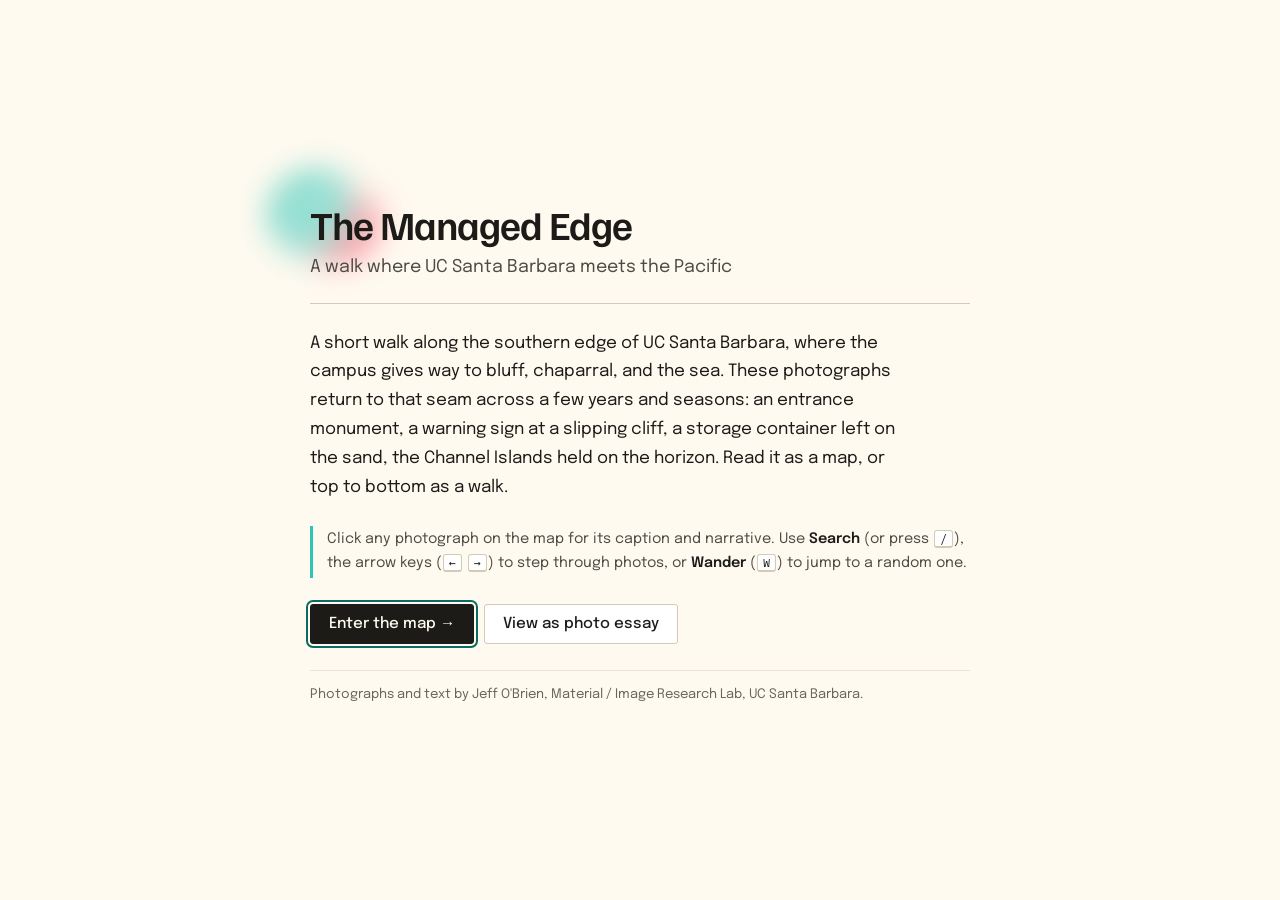
==== commit b518b993: "Bring the showcase up to the current MIRL Map, in the new design The example was a copy of the templ" ====
--- a/index.html
+++ b/index.html
@@ -3,46 +3,49 @@
 <head>
 <meta charset="UTF-8">
 <meta name="viewport" content="width=device-width, initial-scale=1.0">
-<title>MIRL Map</title>
-
-<!-- SEO / social. EDIT ME: update these (and js/config.js) when you fork. -->
+<title>A Documentary Map</title>
+
+<!-- SEO / social. The title and description follow your Map details; a social-preview
+     image is written between the OG markers below when you set a cover in Map details. -->
 <meta name="description" content="A documentary photo-map: geolocated photographs paired with per-photo narratives.">
-<meta name="author" content="Jeff O'Brien">
-<meta name="keywords" content="documentary, photo map, MIRL, archive, fieldwork">
+<meta name="author" content="">
+<meta name="keywords" content="documentary, photo map, photographs, archive">
 <link rel="canonical" href="https://YOUR-USER.github.io/mirl-map/">
 <meta property="og:type" content="website">
-<meta property="og:site_name" content="MIRL Map">
-<meta property="og:title" content="MIRL Map">
+<meta property="og:site_name" content="A Documentary Map">
+<meta property="og:title" content="A Documentary Map">
 <meta property="og:description" content="A documentary photo-map: geolocated photographs paired with per-photo narratives.">
 <meta property="og:url" content="https://YOUR-USER.github.io/mirl-map/">
-<meta property="og:image" content="https://YOUR-USER.github.io/mirl-map/photos/web/sample-1.jpeg">
-<meta name="twitter:card" content="summary_large_image">
-<meta name="twitter:title" content="MIRL Map">
+<!-- MIRL:OG-START --><!-- MIRL:OG-END -->
+<meta name="twitter:card" content="summary">
+<meta name="twitter:title" content="A Documentary Map">
 <meta name="twitter:description" content="A documentary photo-map: geolocated photographs paired with per-photo narratives.">
-<meta name="twitter:image" content="https://YOUR-USER.github.io/mirl-map/photos/web/sample-1.jpeg">
-
-<!-- Favicon: a neutral map-pin mark (data URL, no file needed). -->
-<meta name="theme-color" content="#1b2733">
-<link rel="icon" type="image/svg+xml" href="data:image/svg+xml;utf8,<svg xmlns='http://www.w3.org/2000/svg' viewBox='0 0 64 64'><rect width='64' height='64' rx='10' fill='%231b2733'/><circle cx='32' cy='27' r='9' fill='%23e9edf1'/><circle cx='32' cy='27' r='3.4' fill='%230f766e'/><path d='M32 36 L24 50 L40 50 Z' fill='%23e9edf1'/></svg>">
-
-<link rel="preconnect" href="https://fonts.googleapis.com"/>
-<link rel="preconnect" href="https://fonts.gstatic.com" crossorigin/>
-<link rel="stylesheet" href="https://fonts.googleapis.com/css2?family=Space+Grotesk:wght@400;500;600;700&family=Inter:wght@400;500;600;700&family=JetBrains+Mono:wght@400;500&family=Amiri:wght@400;700&display=swap"/>
+
+<!-- Favicon: the MIRL bleed in the map's teal, with a location mark. Fonts are
+     vendored in fonts/ and declared in css/style.css; nothing loads from a font service. -->
+<meta name="theme-color" content="#fefaf0">
+<link rel="icon" type="image/svg+xml" href="favicon.svg">
+
 <link rel="stylesheet" href="https://cdnjs.cloudflare.com/ajax/libs/leaflet/1.9.4/leaflet.min.css"/>
 <link rel="stylesheet" href="https://cdnjs.cloudflare.com/ajax/libs/leaflet.markercluster/1.5.3/MarkerCluster.css"/>
 <link rel="stylesheet" href="https://cdnjs.cloudflare.com/ajax/libs/leaflet.markercluster/1.5.3/MarkerCluster.Default.css"/>
 <link rel="stylesheet" href="https://unpkg.com/leaflet-minimap@3.6.1/dist/Control.MiniMap.min.css"/>
-<link rel="stylesheet" href="css/style.css?v=7"/>
-<link rel="stylesheet" href="css/a11y.css?v=7"/>
+<link rel="stylesheet" href="css/style.css?v=14"/>
+<link rel="stylesheet" href="css/a11y.css?v=14"/>
 
 <!-- CONFIG loads FIRST so every other script (and the inline script below) can read it. -->
-<script src="js/config.js?v=7"></script>
+<script src="js/config.js?v=14"></script>
+<script src="js/data/settings.js?v=14"></script>
 <script>
-  /* Skip the intro overlay when arriving via permalink (?photo=…) so shared
-     links go straight to the photo. Done in <head> to avoid a flash. */
-  if (new URLSearchParams(location.search).get('photo')) {
-    document.documentElement.classList.add('intro-skip');
-  }
+  /* Skip the intro overlay when arriving via a photo permalink (?photo=…) or in
+     preview mode (?preview, used by the dashboard's live preview) so the map shows
+     at once instead of the splash. Done in <head> to avoid a flash. */
+  (function () {
+    var q = new URLSearchParams(location.search);
+    if (q.get('photo') || q.has('preview')) {
+      document.documentElement.classList.add('intro-skip');
+    }
+  })();
   /* Apply the saved interface language/direction before paint, so a visitor in
      a right-to-left second language never sees a left-to-right flash. */
   try {
@@ -58,26 +61,23 @@
 
 <script src="https://cdnjs.cloudflare.com/ajax/libs/leaflet/1.9.4/leaflet.min.js"></script>
 <script src="https://cdnjs.cloudflare.com/ajax/libs/leaflet.markercluster/1.5.3/leaflet.markercluster.min.js"></script>
-<script src="js/lib/leaflet-side-by-side.js?v=7"></script>
+<script src="js/lib/leaflet-side-by-side.js?v=14"></script>
 <script src="https://unpkg.com/leaflet-minimap@3.6.1/dist/Control.MiniMap.min.js"></script>
 </head>
-<body>
+<body class="page-map">
 
 <!-- ─── Intro splash (CONFIG.features.intro). EDIT ME: your project's opening. ─── -->
 <div id="intro-screen" data-feature="intro" role="dialog" aria-label="About this project" aria-modal="true">
   <div class="intro-card">
     <div class="intro-header">
       <div class="intro-title-ar" data-site-title-alt></div>
-      <h1 class="intro-title-en" data-i18n="intro.title">MIRL Map</h1>
-      <div class="intro-subtitle" data-i18n="intro.subtitle">A documentary photo-map</div>
-    </div>
-
-    <p class="intro-para" data-i18n="intro.p1">
-      A short walk along the southern edge of UC Santa Barbara, where the campus
-      gives way to bluff, chaparral, and the sea. These photographs return to that
-      seam across a few years and seasons: an entrance monument, a warning sign at
-      a slipping cliff, a storage container left on the sand, the Channel Islands
-      held on the horizon. Read it as a map, or top to bottom as a walk.
+      <h1 class="intro-title-en" data-i18n="intro.title" data-settings="title">A Documentary Map</h1>
+      <div class="intro-subtitle" data-i18n="intro.subtitle" data-settings="subtitle">A documentary photo-map</div>
+    </div>
+
+    <p class="intro-para" data-i18n="intro.p1" data-settings="intro">
+      Welcome to your map. Replace this with a sentence or two about the place or
+      story it documents, then add your photographs in the editor.
     </p>
 
     <div class="intro-tip" data-i18n-html="intro.tip">
@@ -92,49 +92,42 @@
       <a href="gallery.html" class="intro-btn intro-btn-secondary" data-feature="gallery" data-i18n="intro.essay">View as photo essay</a>
     </div>
 
-    <div class="intro-credit" data-i18n="intro.credit">Photographs and text by Jeff O'Brien, Material / Image Research Lab, UC Santa Barbara.</div>
-  </div>
-</div>
-
-
-<div id="header">
-  <div class="header-left">
+    <div class="intro-credit" data-i18n="intro.credit" data-settings="credit">Photographs and text by you.</div>
+  </div>
+</div>
+
+
+<header id="header">
+  <div class="brand">
+    <span class="bleed" aria-hidden="true"></span>
     <h1><span data-site-title>MIRL Map</span></h1>
-    <span class="sub" data-i18n="head.sub">A documentary map</span>
-  </div>
+    <span class="sub" data-i18n="head.sub" data-settings="subtitle">A documentary map</span>
+  </div>
+  <!-- The two readings of one body of photographs -->
+  <nav class="views" aria-label="Readings">
+    <a class="view on" href="index.html" aria-current="page" data-i18n="nav.map">Map</a>
+    <a class="view" href="gallery.html" data-feature="gallery" data-i18n="nav.essay">Essay</a>
+  </nav>
   <div id="header-controls">
     <!-- Base-layer buttons are generated from CONFIG.baseLayers -->
-    <div class="layer-group" id="base-layer-btns"></div>
+    <div class="layer-group" id="base-layer-btns" role="group" aria-label="Basemap"></div>
+    <!-- Historical-layer buttons + Compare are generated from CONFIG (hidden when empty) -->
+    <div class="layer-group" id="hist-layer-group" role="group" aria-label="Historical layers"><span id="hist-layer-btns"></span></div>
+    <!-- Language toggle is generated from CONFIG.languages (hidden when there is no second language) -->
+    <div class="layer-group" id="lang-btns" role="group" aria-label="Language" data-lang-toggle></div>
     <div class="h-div"></div>
-    <!-- Historical-layer buttons + Compare are generated from CONFIG (hidden when empty) -->
-    <div class="layer-group" id="hist-layer-group" aria-label="Historical layers"><span id="hist-layer-btns"></span></div>
-    <div class="h-div" data-lang-toggle></div>
-    <!-- Language toggle is generated from CONFIG.languages (hidden when there is no second language) -->
-    <div class="layer-group" id="lang-btns" data-lang-toggle></div>
-    <div class="h-div"></div>
-    <div class="layer-group">
-      <button class="layer-btn active" id="btn-layers" onclick="toggleLayerPanel()">&#9776; <span data-i18n="nav.layers">Layers</span></button>
-    </div>
-    <div class="h-div" data-feature="search"></div>
-    <button class="layer-btn" id="btn-search" data-feature="search" onclick="toggleSearchPanel()" aria-label="Search photos and narratives" aria-expanded="false" aria-controls="search-panel">&#x1F50D; <span data-i18n="nav.search">Search</span></button>
-    <div class="h-div" data-feature="wander"></div>
-    <button class="layer-btn" id="btn-wander" data-feature="wander" onclick="wanderToRandomPhoto()" aria-label="Open a random photo" title="Open a random photograph (or press W)">&#9860; <span data-i18n="nav.wander">Wander</span></button>
-    <div class="h-div" data-feature="gallery"></div>
-    <a href="gallery.html" class="layer-btn" data-feature="gallery" style="text-decoration:none;">&#9707; <span data-i18n="nav.gallery">Gallery</span></a>
-    <div class="h-div" data-feature="timeline"></div>
+    <button class="layer-btn" id="btn-layers" onclick="toggleLayerPanel()" aria-controls="layer-panel"><span data-i18n="nav.layers">Layers</span></button>
+    <button class="layer-btn" id="btn-search" data-feature="search" onclick="toggleSearchPanel()" aria-label="Search photos and narratives" aria-expanded="false" aria-controls="search-panel"><span data-i18n="nav.search">Search</span></button>
+    <button class="layer-btn" id="btn-wander" data-feature="wander" onclick="wanderToRandomPhoto()" aria-label="Open a random photo" title="Open a random photograph (or press W)"><span data-i18n="nav.wander">Wander</span></button>
     <button class="layer-btn" id="btn-timeline" data-feature="timeline" onclick="toggleTimeline()" aria-label="Timeline" aria-expanded="false" aria-controls="timeline-panel" data-i18n="nav.timeline">Timeline</button>
-    <div class="h-div" data-feature="statistics"></div>
     <button class="layer-btn" id="btn-stats" data-feature="statistics" onclick="toggleStats()" aria-label="Statistics" aria-expanded="false" aria-controls="stats-panel" data-i18n="nav.stats">Statistics</button>
-    <div class="h-div" data-feature="sources"></div>
     <button class="layer-btn" id="btn-sources" data-feature="sources" onclick="toggleSources()" aria-label="Sources" aria-expanded="false" aria-controls="sources-panel" data-i18n="nav.sources">Sources</button>
     <div class="h-div"></div>
     <button id="btn-help" onclick="toggleHelp()" aria-label="How to use this map" aria-expanded="false" aria-controls="help-panel" title="How to use this map">?</button>
-    <div class="h-div"></div>
-    <button id="btn-a11y" onclick="toggleA11y()" aria-label="Accessibility options" aria-expanded="false" aria-controls="a11y-panel">Aa</button>
-    <div class="h-div"></div>
+    <button id="btn-a11y" onclick="toggleA11y()" aria-label="Accessibility options" aria-expanded="false" aria-controls="a11y-panel" title="Text size, contrast, motion">Aa</button>
     <button id="btn-fs" onclick="toggleFS()" aria-label="Toggle fullscreen" title="Toggle fullscreen">&#x26F6;</button>
   </div>
-</div>
+</header>
 
 <div id="a11y-panel" role="dialog" aria-label="Accessibility options" aria-modal="false">
   <h3 data-i18n="a11y.title">Accessibility</h3>
@@ -182,29 +175,29 @@
   <div class="help-section">
     <h4>Top bar</h4>
     <ul>
-      <li><b>Map style</b>: switch the base map.</li>
-      <li><b>&#x1F50D; Search</b>: search captions, filenames, and narratives.</li>
-      <li><b>&#9860; Wander</b>: open a random photograph (<kbd>W</kbd>).</li>
-      <li><b>&#9707; Gallery</b>: read the same material as a photo essay.</li>
-      <li><b>Aa</b>: text size, high-contrast, reduce-motion options.</li>
+      <li><b>Map</b> and <b>Essay</b>: the two readings of the same photographs.</li>
+      <li><b>Streets</b>, <b>Satellite</b>, <b>Topo</b>: switch the basemap.</li>
+      <li><b>Search</b>: search captions, file names, and narratives (<kbd>/</kbd>).</li>
+      <li><b>Wander</b>: open a random photograph (<kbd>W</kbd>).</li>
+      <li><b>Aa</b>: text size, high contrast, and reduced motion.</li>
     </ul>
   </div>
   <div class="help-section">
-    <h4>Layers panel (&#9776;)</h4>
+    <h4>Layers</h4>
     <p class="help-p">Toggle the optional overlays you have turned on in <code>js/config.js</code> (landmarks, sightlines, area polygons, and so on).</p>
   </div>
   <div class="help-section">
     <h4>Photo drawer</h4>
     <ul>
-      <li>Use <b>&lsaquo; Prev</b> / <b>Next &rsaquo;</b> or the arrow keys.</li>
-      <li><b>&#128203; Cite</b>: export a citation in Chicago, MLA, APA, or BibTeX.</li>
-      <li>The URL updates with <code>?photo=…</code> &mdash; a shareable permalink.</li>
+      <li>Use <b>Prev</b> and <b>Next</b>, or the arrow keys.</li>
+      <li><b>Cite this photograph</b>: a citation in Chicago, MLA, APA, or BibTeX.</li>
+      <li>The address updates with <code>?photo=…</code>, a permalink you can share.</li>
     </ul>
   </div>
   <div class="help-section" data-feature="kmlExport">
     <h4>Export</h4>
     <button class="help-btn-cta" onclick="downloadKML()" aria-label="Download photos as KML for Google Earth">
-      &#x21E9; Download .kml for Google Earth
+      Download .kml for Google Earth
     </button>
     <p class="help-hint">A portable index of every photo and overlay. Each placemark links back to this map.</p>
   </div>
@@ -212,6 +205,15 @@
 </div>
 
 <div id="map" role="application" aria-label="Interactive documentary map"></div>
+
+<!-- Shown by js/map.js only when the map has no photographs yet. -->
+<div id="empty-state" aria-live="polite">
+  <div class="es-card">
+    <div class="es-h" data-i18n="empty.h">No photographs yet</div>
+    <p class="es-p" data-i18n="empty.p">This map is waiting for its first photograph.</p>
+    <a class="es-btn" href="admin/" data-i18n="empty.btn">Add your first photograph &rarr;</a>
+  </div>
+</div>
 
 <div id="compare-panel" data-feature="compare" role="region" aria-label="Side-by-side layer comparison" aria-hidden="true">
   <span class="cmp-lbl" data-i18n="cmp.label">Compare</span>
@@ -224,7 +226,7 @@
 
 <div id="layer-panel" role="region" aria-label="Map layers">
   <button id="layer-close" onclick="toggleLayerPanel()" aria-label="Close layers panel">&#x2715;</button>
-  <h3 data-i18n="lp.title">Map Layers</h3>
+  <h3 data-i18n="lp.title">Map layers</h3>
 
   <div class="lp-row" onclick="togLayer('photos')">
     <div class="chk on" id="ck-photos"></div>
@@ -232,7 +234,7 @@
   </div>
   <div class="lp-row" data-feature="sightlines" onclick="togLayer('viewsheds')" title="Draw every photo's camera direction and field of view at once">
     <div class="chk" id="ck-viewsheds"></div>
-    <div class="sw" style="background:#f0c068;border:1px solid #c89048;"></div>
+    <div class="sw" style="background:var(--key-wash);border:1px solid var(--key-ink);"></div>
     <span class="lp-lbl" data-i18n="lp.sightlines">Sightlines (all photos)</span>
   </div>
 
@@ -242,10 +244,10 @@
       <span class="lp-lbl" data-i18n="lp.landmarks">Landmarks</span>
     </div>
     <div class="lp-legend">
-      <div class="lp-leg-row"><div class="lp-leg-dot" style="background:#4CAF50;"></div><span class="lp-leg-txt">Still standing</span></div>
-      <div class="lp-leg-row"><div class="lp-leg-dot" style="background:#FF9800;"></div><span class="lp-leg-txt">Ruins</span></div>
-      <div class="lp-leg-row"><div class="lp-leg-dot" style="background:#F44336;"></div><span class="lp-leg-txt">Destroyed</span></div>
-      <div class="lp-leg-row"><div class="lp-leg-dot" style="background:#2196F3;"></div><span class="lp-leg-txt">Occupied</span></div>
+      <div class="lp-leg-row"><div class="lp-leg-dot" style="background:var(--ok);"></div><span class="lp-leg-txt">Still standing</span></div>
+      <div class="lp-leg-row"><div class="lp-leg-dot" style="background:var(--warn);"></div><span class="lp-leg-txt">Ruins</span></div>
+      <div class="lp-leg-row"><div class="lp-leg-dot" style="background:var(--loss);"></div><span class="lp-leg-txt">Destroyed</span></div>
+      <div class="lp-leg-row"><div class="lp-leg-dot" style="background:var(--surv);"></div><span class="lp-leg-txt">Occupied</span></div>
     </div>
   </div>
 
@@ -292,7 +294,7 @@
 
   <div class="lp-row" data-feature="testimonies" onclick="togLayer('testimonies')" title="First-person voices pinned at relevant locations">
     <div class="chk" id="ck-testimonies"></div>
-    <div class="sw" style="background:#2e7080;border:1.5px solid #fff;box-shadow:0 0 0 1px #2e7080;"></div>
+    <div class="sw" style="background:var(--key-ink);border:1.5px solid #fff;box-shadow:0 0 0 1px var(--key-ink);"></div>
     <span class="lp-lbl" data-i18n="lp.voices">Voices</span>
   </div>
 
@@ -306,7 +308,7 @@
     <div class="lp-row lp-row-with-action">
       <div class="lp-row-toggle" onclick="togLayer('trail')">
         <div class="chk" id="ck-trail"></div>
-        <div class="sw" style="background:transparent;border-top:2px dashed #5a3e28;border-bottom:none;height:4px;align-self:center;"></div>
+        <div class="sw" style="background:transparent;border-top:2px dashed var(--key-ink);border-bottom:none;height:4px;align-self:center;"></div>
         <span class="lp-lbl" data-i18n="lp.trail">Walking trail</span>
       </div>
       <button class="lp-action" id="btn-trail-play" onclick="animateTrail()" title="Play the trail">&#9654;</button>
@@ -349,7 +351,8 @@
 <div id="about-panel" role="region" aria-label="About this project">
   <button id="about-close" onclick="toggleAbout()" aria-label="Close about panel">&#x2715;</button>
   <h2><span data-site-title>MIRL Map</span></h2>
-  <p>A short documentary walk along the coastal edge of UC Santa Barbara, by Jeff O'Brien. Built with MIRL Map, a documentary photo-map platform from the Material / Image Research Lab, UC Santa Barbara.</p>
+  <p data-settings="about">A short note about this project and who made it. You can edit it in the Map details form.</p>
+  <p class="about-edit"><a href="admin/" data-i18n="about.edit">Editing this map? Open the dashboard &rarr;</a></p>
 </div>
 
 <div id="search-panel" role="dialog" aria-label="Search photos">
@@ -362,7 +365,7 @@
 </div>
 
 <div id="status-bar">
-  <div id="photo-count" onclick="toggleAbout()" data-i18n-html="status.count">photographs &nbsp;&middot;&nbsp; About &#9432;</div>
+  <div id="photo-count" onclick="toggleAbout()"><span id="photo-count-n">0 photographs</span> &nbsp;&middot;&nbsp; About</div>
 </div>
 
 <div id="info-drawer" role="dialog" aria-label="Photo details" aria-modal="true">
@@ -407,23 +410,23 @@
 
 
 <!-- Content data (edit these). Module files may be empty; see CONTENT-GUIDE.md. -->
-<script src="js/data/photos.js?v=7"></script>
-<script src="js/data/sources.js?v=7"></script>
-<script src="js/data/landmarks.js?v=7"></script>
-<script src="js/data/places.js?v=7"></script>
-<script src="js/data/testimonies.js?v=7"></script>
-<script src="js/data/matson.js?v=7"></script>
-<script src="js/data/greenline.js?v=7"></script>
-<script src="js/data/geodata.js?v=7"></script>
-<script src="js/data/timeline.js?v=7"></script>
-<script src="js/data/stats.js?v=7"></script>
-<script src="js/data/i18n.js?v=7"></script>
+<script src="js/data/photos.js?v=14"></script>
+<script src="js/data/sources.js?v=14"></script>
+<script src="js/data/landmarks.js?v=14"></script>
+<script src="js/data/places.js?v=14"></script>
+<script src="js/data/testimonies.js?v=14"></script>
+<script src="js/data/matson.js?v=14"></script>
+<script src="js/data/greenline.js?v=14"></script>
+<script src="js/data/geodata.js?v=14"></script>
+<script src="js/data/timeline.js?v=14"></script>
+<script src="js/data/stats.js?v=14"></script>
+<script src="js/data/i18n.js?v=14"></script>
 <!-- Engine (do not normally edit) -->
-<script src="js/a11y.js?v=7"></script>
-<script src="js/i18n.js?v=7"></script>
-<script src="js/help.js?v=7"></script>
-<script src="js/kml.js?v=7"></script>
-<script src="js/narratives.js?v=7"></script>
-<script src="js/map.js?v=7"></script>
+<script src="js/a11y.js?v=14"></script>
+<script src="js/i18n.js?v=14"></script>
+<script src="js/help.js?v=14"></script>
+<script src="js/kml.js?v=14"></script>
+<script src="js/narratives.js?v=14"></script>
+<script src="js/map.js?v=14"></script>
 </body>
 </html>
--- a/css/style.css
+++ b/css/style.css
@@ -1,157 +1,272 @@
-/* ══════════════════════════════════════════════════════
-   MIRL Map — Cartography theme (cool slate, teal, amber)
-   ──────────────────────────────────────────────────────
-   Typography
-     --font-display   Space Grotesk (geometric grotesque;
-                      project title, h1/h2/h3 headings)
-     --font-body      Inter (humanist sans tuned for screens;
-                      body prose, popups, narrative)
-     --font-ui        Inter (buttons, labels, tooltips, chrome)
-     --font-mono      JetBrains Mono (kbd, codes, coordinates,
-                      photo numbers)
-     --font-arabic    Amiri (classical naskh by Khaled Hosny,
-                      based on Bulaq Press faces; all Arabic text)
-
-   Palette
-     Page bg          #e9edf1   (cool light gray)
-     Header bg        #d6dde4   (deeper cool gray)
-     Panel/card bg    #f5f7f9   (near-white cool)
-     Button rest      #dde4ea
-     Button hover     #cdd7df
-     Border subtle    #c7d0d9
-     Border firm      #c2ccd6
-     Text primary     #1b2733   (dark slate)
-     Text secondary   #46566a
-     Text tertiary    #74859a
-     Accent teal      #0f766e   (active states)
-     Accent hover     #0c5d56
-     Highlight amber  #f59e0b   (camera arrow, marks)
-   ══════════════════════════════════════════════════════ */
+/* MIRL Map · the map page, and the shared base for the photo essay.
+   No framework, no build.
+
+   Design: the Material / Image Research Lab's own identity, shared with the
+   lab site and every MIRL tool. Paper white and near-black ink; Familjen
+   Grotesk for names and headings, Epilogue for everything you read and
+   operate; IBM Plex Mono only where characters must line up (coordinates,
+   file names, counters). Each tool takes one of the four Risograph colours
+   of the MIRL mark as its key: the map's is teal, used for the mark, the
+   current reading, links, the open photograph's ring, and its sightline.
+   Its second pigment, coral, appears in the mark only. Labels are plain
+   words in sentence case, and every text colour passes 4.5 to 1 on paper.
+   All fonts are vendored in fonts/ (SIL Open Font License; texts alongside).
+
+   Colours live in the tokens below and nowhere else: js/map.js and
+   js/gallery.js read them at runtime for what Leaflet draws, and the
+   high-contrast mode (css/a11y.css) works by redefining them. */
+
+@font-face { font-family: "Familjen Grotesk"; src: url("../fonts/familjen-grotesk-latin-500-normal.woff2") format("woff2"); font-weight: 500; font-style: normal; font-display: swap; unicode-range: U+0000-00FF,U+0131,U+0152-0153,U+02BB-02BC,U+02C6,U+02DA,U+02DC,U+0304,U+0308,U+0329,U+2000-206F,U+20AC,U+2122,U+2191,U+2193,U+2212,U+2215,U+FEFF,U+FFFD; }
+@font-face { font-family: "Familjen Grotesk"; src: url("../fonts/familjen-grotesk-latin-ext-500-normal.woff2") format("woff2"); font-weight: 500; font-style: normal; font-display: swap; unicode-range: U+0100-02BA,U+02BD-02C5,U+02C7-02CC,U+02CE-02D7,U+02DD-02FF,U+0304,U+0308,U+0329,U+1D00-1DBF,U+1E00-1E9F,U+1EF2-1EFF,U+2020,U+20A0-20AB,U+20AD-20C0,U+2113,U+2C60-2C7F,U+A720-A7FF; }
+@font-face { font-family: "Familjen Grotesk"; src: url("../fonts/familjen-grotesk-latin-600-normal.woff2") format("woff2"); font-weight: 600; font-style: normal; font-display: swap; unicode-range: U+0000-00FF,U+0131,U+0152-0153,U+02BB-02BC,U+02C6,U+02DA,U+02DC,U+0304,U+0308,U+0329,U+2000-206F,U+20AC,U+2122,U+2191,U+2193,U+2212,U+2215,U+FEFF,U+FFFD; }
+@font-face { font-family: "Familjen Grotesk"; src: url("../fonts/familjen-grotesk-latin-ext-600-normal.woff2") format("woff2"); font-weight: 600; font-style: normal; font-display: swap; unicode-range: U+0100-02BA,U+02BD-02C5,U+02C7-02CC,U+02CE-02D7,U+02DD-02FF,U+0304,U+0308,U+0329,U+1D00-1DBF,U+1E00-1E9F,U+1EF2-1EFF,U+2020,U+20A0-20AB,U+20AD-20C0,U+2113,U+2C60-2C7F,U+A720-A7FF; }
+@font-face { font-family: "Familjen Grotesk"; src: url("../fonts/familjen-grotesk-latin-700-normal.woff2") format("woff2"); font-weight: 700; font-style: normal; font-display: swap; unicode-range: U+0000-00FF,U+0131,U+0152-0153,U+02BB-02BC,U+02C6,U+02DA,U+02DC,U+0304,U+0308,U+0329,U+2000-206F,U+20AC,U+2122,U+2191,U+2193,U+2212,U+2215,U+FEFF,U+FFFD; }
+@font-face { font-family: "Familjen Grotesk"; src: url("../fonts/familjen-grotesk-latin-ext-700-normal.woff2") format("woff2"); font-weight: 700; font-style: normal; font-display: swap; unicode-range: U+0100-02BA,U+02BD-02C5,U+02C7-02CC,U+02CE-02D7,U+02DD-02FF,U+0304,U+0308,U+0329,U+1D00-1DBF,U+1E00-1E9F,U+1EF2-1EFF,U+2020,U+20A0-20AB,U+20AD-20C0,U+2113,U+2C60-2C7F,U+A720-A7FF; }
+@font-face { font-family: "Epilogue"; src: url("../fonts/epilogue-latin-400-normal.woff2") format("woff2"); font-weight: 400; font-style: normal; font-display: swap; unicode-range: U+0000-00FF,U+0131,U+0152-0153,U+02BB-02BC,U+02C6,U+02DA,U+02DC,U+0304,U+0308,U+0329,U+2000-206F,U+20AC,U+2122,U+2191,U+2193,U+2212,U+2215,U+FEFF,U+FFFD; }
+@font-face { font-family: "Epilogue"; src: url("../fonts/epilogue-latin-ext-400-normal.woff2") format("woff2"); font-weight: 400; font-style: normal; font-display: swap; unicode-range: U+0100-02BA,U+02BD-02C5,U+02C7-02CC,U+02CE-02D7,U+02DD-02FF,U+0304,U+0308,U+0329,U+1D00-1DBF,U+1E00-1E9F,U+1EF2-1EFF,U+2020,U+20A0-20AB,U+20AD-20C0,U+2113,U+2C60-2C7F,U+A720-A7FF; }
+@font-face { font-family: "Epilogue"; src: url("../fonts/epilogue-latin-500-normal.woff2") format("woff2"); font-weight: 500; font-style: normal; font-display: swap; unicode-range: U+0000-00FF,U+0131,U+0152-0153,U+02BB-02BC,U+02C6,U+02DA,U+02DC,U+0304,U+0308,U+0329,U+2000-206F,U+20AC,U+2122,U+2191,U+2193,U+2212,U+2215,U+FEFF,U+FFFD; }
+@font-face { font-family: "Epilogue"; src: url("../fonts/epilogue-latin-ext-500-normal.woff2") format("woff2"); font-weight: 500; font-style: normal; font-display: swap; unicode-range: U+0100-02BA,U+02BD-02C5,U+02C7-02CC,U+02CE-02D7,U+02DD-02FF,U+0304,U+0308,U+0329,U+1D00-1DBF,U+1E00-1E9F,U+1EF2-1EFF,U+2020,U+20A0-20AB,U+20AD-20C0,U+2113,U+2C60-2C7F,U+A720-A7FF; }
+@font-face { font-family: "Epilogue"; src: url("../fonts/epilogue-latin-600-normal.woff2") format("woff2"); font-weight: 600; font-style: normal; font-display: swap; unicode-range: U+0000-00FF,U+0131,U+0152-0153,U+02BB-02BC,U+02C6,U+02DA,U+02DC,U+0304,U+0308,U+0329,U+2000-206F,U+20AC,U+2122,U+2191,U+2193,U+2212,U+2215,U+FEFF,U+FFFD; }
+@font-face { font-family: "Epilogue"; src: url("../fonts/epilogue-latin-ext-600-normal.woff2") format("woff2"); font-weight: 600; font-style: normal; font-display: swap; unicode-range: U+0100-02BA,U+02BD-02C5,U+02C7-02CC,U+02CE-02D7,U+02DD-02FF,U+0304,U+0308,U+0329,U+1D00-1DBF,U+1E00-1E9F,U+1EF2-1EFF,U+2020,U+20A0-20AB,U+20AD-20C0,U+2113,U+2C60-2C7F,U+A720-A7FF; }
+@font-face { font-family: "Plex Mono"; src: url("../fonts/ibm-plex-mono-latin-400-normal.woff2") format("woff2"); font-weight: 400; font-style: normal; font-display: swap; }
+@font-face { font-family: "Plex Mono"; src: url("../fonts/ibm-plex-mono-latin-500-normal.woff2") format("woff2"); font-weight: 500; font-style: normal; font-display: swap; }
+@font-face { font-family: "Naskh"; src: url("../fonts/noto-naskh-arabic-arabic-400-normal.woff2") format("woff2"); font-weight: 400; font-style: normal; font-display: swap; }
+@font-face { font-family: "Naskh"; src: url("../fonts/noto-naskh-arabic-arabic-600-normal.woff2") format("woff2"); font-weight: 600; font-style: normal; font-display: swap; }
 
 :root {
-  --font-display: 'Space Grotesk', 'Inter', system-ui, -apple-system, 'Segoe UI', sans-serif;
-  --font-body:    'Inter', system-ui, -apple-system, 'Segoe UI', 'Helvetica Neue', sans-serif;
-  --font-ui:      'Inter', system-ui, -apple-system, 'Segoe UI', 'Helvetica Neue', sans-serif;
-  --font-mono:    'JetBrains Mono', 'Menlo', 'Monaco', 'Courier New', monospace;
-  --font-arabic:  'Amiri', 'Scheherazade New', 'Traditional Arabic', 'Georgia', serif;
-}
+  --sans: "Epilogue", "Naskh", "Helvetica Neue", Arial, sans-serif;
+  --display: "Familjen Grotesk", "Epilogue", "Naskh", "Helvetica Neue", Arial, sans-serif;
+  --mono: "Plex Mono", "SF Mono", Menlo, Consolas, monospace;
+  --arabic: "Naskh", "Epilogue", "Geeza Pro", "Al Bayan", serif;
+
+  /* older names, still read by gallery.css and a few inline styles */
+  --font-display: var(--display);
+  --font-body: var(--sans);
+  --font-ui: var(--sans);
+  --font-mono: var(--mono);
+  --font-arabic: var(--arabic);
+
+  --bg: #fefaf0;          /* the lab's paper */
+  --surface: #ffffff;     /* panels, popups, fields, menus */
+  --mat: #f1ecdf;         /* mount behind photographs, the map before tiles load */
+  --ink: #1d1b18;
+  --ink-2: #4f4b44;       /* secondary text, 8.3:1 on paper */
+  --ink-3: #6b665c;       /* quiet text, 5.5:1 on paper */
+  --line: #e9e3d4;        /* hairline */
+  --line-2: #d3cbb8;      /* stronger rule and field borders */
+  --soft: #f5f0e3;        /* hover wash */
+
+  --key: #2ec4b6;         /* the map's Risograph key: teal */
+  --key-2: #ff4d6a;       /* its second pigment, for the mark only */
+  --key-ink: #0b6b62;     /* the key as text and links, 6.1:1 */
+  --key-deep: #08524b;    /* key-ink on hover */
+  --key-wash: #e2f5f2;    /* the key behind a pressed control */
+
+  --loss: #a3172f;   --loss-bg: #fbe4e7;
+  --open: #47433b;   --open-bg: #ebe6da;
+  --surv: #1b4b97;   --surv-bg: #e2eafa;
+  --ok: #2b6e47;
+  --warn: #8a5a0a;   --warn-bg: #fbf0d9;   --warn-line: #ecd29c;
+
+  --radius: 3px;
+  --head-h: 56px;
+  --shadow: 0 10px 30px rgba(29, 27, 24, .12), 0 1px 2px rgba(29, 27, 24, .06);
+  --shadow-sm: 0 2px 8px rgba(29, 27, 24, .14);
+  --scrim: rgba(29, 27, 24, .5);
+  --night: #15130f;       /* the lightbox, where photographs read best on dark */
+}
+
+/* ── Base ─────────────────────────────────────────────── */
 
 * { margin: 0; padding: 0; box-sizing: border-box; }
+html { background: var(--bg); }
 body {
-  font-family: var(--font-body);
-  font-feature-settings: 'kern', 'liga', 'calt';
+  font-family: var(--sans);
+  font-size: 1rem;
+  line-height: 1.55;
+  background: var(--bg);
+  color: var(--ink);
   -webkit-font-smoothing: antialiased;
   -moz-osx-font-smoothing: grayscale;
-  background: #e9edf1;
-  color: #1b2733;
-}
-
-/* Headings use the display face. Space Grotesk at medium weight
-   gives the titling a confident, geometric, cartographic feel. */
-h1, h2, h3, h4 { font-family: var(--font-display); font-weight: 500; }
-
-/* Arabic blocks pick up the Amiri face automatically. Marked at the
-   class level rather than via :lang() because the markup uses HTML
-   entities rather than Arabic Unicode in the source. */
-.intro-title-ar,
-.lm-ar,
-.oh-speaker-ar,
-.popup-ar,
-[dir="rtl"] {
-  font-family: var(--font-arabic);
-  font-weight: 400;
-}
-
-/* UI chrome uses the sans face: buttons, labels, panel headers,
-   keyboard glyphs. Body prose (paragraphs, narrative text, photo
-   captions, popup descriptions) stays in the serif body font. */
-.layer-btn,
-#btn-help,
-#btn-a11y,
-#btn-fs,
-#btn-search,
-.layer-btn,
-.sub,
-.lp-lbl,
-.lp-leg-txt,
-.stat-lbl,
-.a11y-label,
-.a11y-toggle-lbl,
-.a11y-hint,
-#a11y-panel h3,
-.help-section h4,
-.help-section p,
-.help-section li,
-.help-p,
-.help-hint,
-.kbd-list li,
-#help-panel h3,
-.help-btn-cta,
-.cmp-lbl,
-.cmp-vs,
-.cmp-hint,
-.cmp-exit,
-#compare-panel select,
-#search-input,
-#search-status,
-.sr-title,
-.sr-snippet,
-#photo-count,
-.cite-style,
-.cite-copy,
-.cite-button,
-.cite-row .cite-style,
-.intro-stat .is-lbl,
-.intro-tip,
-.intro-btn,
-.intro-credit,
-.lm-status-txt,
-.lm-en,
-.lm-btn,
-.popup-coords,
-.popup-btn,
-.popup-btn-info,
-.popup-btn-full,
-.idn-btn,
-#idn-counter,
-.g-coords,
-.g-source-label,
-.g-source-link,
-.oh-role,
-.mat-meta,
-.mat-photog,
-.mat-date,
-.mat-cta,
-.mat-loc-link,
-.mat-rights {
-  font-family: var(--font-ui);
-}
-
-/* Tabular numbers for stats and coordinates — IBM Plex Sans has
-   excellent tabular figures via font-feature-settings. */
-.stat-val,
-.intro-stat .is-val,
-.popup-coords,
-.g-coords,
-#idn-counter,
-.marker-num,
-#lightbox-meta {
-  font-feature-settings: 'tnum';
+  text-rendering: optimizeLegibility;
+}
+h1, h2, h3, h4 { font-family: var(--display); font-weight: 600; letter-spacing: -0.01em; }
+button, input, select, textarea { font: inherit; color: inherit; }
+a { color: var(--key-ink); }
+a:hover { color: var(--key-deep); }
+
+/* Right-to-left text: naskh, with the taller leading it needs. Marked at the
+   class level as well as by dir, since some markup carries Arabic as entities. */
+.intro-title-ar, .lm-ar, .oh-speaker-ar, .popup-ar, [dir="rtl"] {
+  font-family: var(--arabic); font-weight: 400; line-height: 1.9;
+}
+
+/* Tabular figures wherever numbers line up */
+.stat-val, .intro-stat .is-val, .popup-coords, .g-coords, #idn-counter,
+.marker-num, #lightbox-meta, .st-v, .tl-date {
   font-variant-numeric: tabular-nums;
 }
 
-/* ── Intro screen ─────────────────────────────────────── */
+kbd {
+  font-family: var(--mono); font-size: .8em; color: var(--ink);
+  background: var(--surface); border: 1px solid var(--line-2); border-bottom-width: 2px;
+  border-radius: var(--radius); padding: 0 5px; margin: 0 1px;
+}
+code {
+  font-family: var(--mono); font-size: .86em; color: var(--ink);
+  background: var(--soft); border: 1px solid var(--line); border-radius: 2px; padding: 0 4px;
+}
+
+/* ── Buttons ──────────────────────────────────────────────
+   One filled primary action (ink on paper), outlined secondary
+   ones, quiet text buttons in the bar. A control that is on
+   (a pressed toggle, an open panel) takes the key wash. */
+
+.btn, .intro-btn, .es-btn, .popup-btn, .lm-btn, .cite-button, .cite-copy,
+.idn-btn, .help-btn-cta, .cmp-exit, .lp-action, .mat-cta {
+  display: inline-flex; align-items: center; justify-content: center; gap: 6px;
+  font-family: var(--sans); font-size: .9rem; font-weight: 500; line-height: 1.2;
+  color: var(--ink); background: var(--surface);
+  border: 1px solid var(--line-2); border-radius: var(--radius);
+  padding: 8px 14px; cursor: pointer; text-decoration: none;
+  transition: background .12s, border-color .12s, color .12s;
+}
+.btn:hover, .intro-btn:hover, .popup-btn:hover, .cite-button:hover, .cite-copy:hover,
+.idn-btn:hover, .cmp-exit:hover, .lp-action:hover {
+  background: var(--soft); border-color: var(--ink-3); color: var(--ink);
+}
+.btn.primary, .intro-btn-primary, .es-btn, .popup-btn-info, .lm-btn, .help-btn-cta, .mat-cta {
+  background: var(--ink); border-color: var(--ink); color: var(--bg);
+}
+.btn.primary:hover, .intro-btn-primary:hover, .es-btn:hover, .popup-btn-info:hover,
+.lm-btn:hover, .help-btn-cta:hover, .mat-cta:hover {
+  background: #3a362f; border-color: #3a362f; color: var(--bg);
+}
+
+/* ── The bar: mark and title, the two readings, then the tools ── */
+
+#header {
+  position: relative; z-index: 900; flex: none;
+  display: flex; align-items: stretch; gap: 26px;
+  height: var(--head-h); padding: 0 16px 0 24px;
+  background: var(--bg); border-bottom: 1px solid var(--line-2);
+}
+#header .brand {
+  position: relative; isolation: isolate; flex: 0 1 auto; min-width: 0;
+  display: flex; flex-direction: column; justify-content: center;
+  color: var(--ink); text-decoration: none;
+}
+#header .brand .bleed {
+  position: absolute; z-index: -1; left: -14px; top: 50%;
+  width: 50px; height: 44px; transform: translateY(-50%); pointer-events: none;
+}
+#header .brand .bleed::before, #header .brand .bleed::after {
+  content: ""; position: absolute; border-radius: 50%; filter: blur(8px);
+}
+#header .brand .bleed::before { width: 32px; height: 32px; left: 2px; top: 4px; background: var(--key); opacity: .6; }
+#header .brand .bleed::after  { width: 22px; height: 22px; left: 24px; top: 14px; background: var(--key-2); opacity: .32; }
+#header h1 {
+  font-family: var(--display); font-size: 1.32rem; font-weight: 600;
+  letter-spacing: -0.02em; line-height: 1.1; color: var(--ink);
+  white-space: nowrap; overflow: hidden; text-overflow: ellipsis;
+}
+#header .sub {
+  font-size: .8rem; color: var(--ink-3); line-height: 1.35; margin-top: 2px;
+  white-space: nowrap; overflow: hidden; text-overflow: ellipsis;
+}
+#header .views { display: flex; gap: 22px; flex: none; }
+#header .view {
+  display: flex; align-items: center; padding: 3px 1px 0;
+  border-bottom: 3px solid transparent;
+  font-size: .95rem; font-weight: 500; color: var(--ink-2); text-decoration: none;
+}
+#header .view:hover { color: var(--ink); }
+#header .view.on { color: var(--ink); border-bottom-color: var(--key); }
+
+#header-controls {
+  margin-left: auto; min-width: 0;
+  display: flex; align-items: center; gap: 6px;
+}
+
+/* Segmented groups: basemaps, historical layers, languages */
+.layer-group {
+  display: flex; flex: none; overflow: hidden;
+  background: var(--surface); border: 1px solid var(--line-2); border-radius: var(--radius);
+}
+.layer-group:empty { display: none; }
+#hist-layer-btns { display: contents; }
+.layer-group .layer-btn { border: 0; border-right: 1px solid var(--line); border-radius: 0; padding: 6px 11px; }
+.layer-group .layer-btn:last-child { border-right: 0; }
+.layer-group + .layer-group { margin-left: 4px; }
+
+/* Text buttons in the bar */
+.layer-btn {
+  display: inline-flex; align-items: center; gap: 5px; flex: none;
+  font-family: var(--sans); font-size: .88rem; font-weight: 500; line-height: 1.2;
+  color: var(--ink-2); background: transparent; border: 1px solid transparent;
+  border-radius: var(--radius); padding: 6px 9px; cursor: pointer; text-decoration: none;
+  white-space: nowrap; transition: background .12s, color .12s;
+}
+.layer-btn:hover { color: var(--ink); background: var(--soft); }
+.layer-btn.active { color: var(--key-ink); background: var(--key-wash); }
+.layer-group .layer-btn.active { font-weight: 600; }
+.h-div { width: 1px; height: 22px; background: var(--line-2); margin: 0 4px; flex: none; }
+
+/* Square buttons: help, accessibility, full screen */
+#btn-help, #btn-a11y, #btn-fs {
+  flex: none; width: 34px; height: 32px; padding: 0;
+  display: inline-flex; align-items: center; justify-content: center;
+  font-family: var(--sans); font-size: .9rem; font-weight: 600; line-height: 1;
+  color: var(--ink-2); background: var(--surface);
+  border: 1px solid var(--line-2); border-radius: var(--radius); cursor: pointer;
+  transition: background .12s, color .12s, border-color .12s;
+}
+#btn-help:hover, #btn-a11y:hover, #btn-fs:hover { color: var(--ink); border-color: var(--ink-3); background: var(--soft); }
+#btn-help.active, #btn-a11y.active, #btn-fs.active { color: var(--key-ink); background: var(--key-wash); border-color: var(--key-ink); }
+#btn-fs { font-size: 1rem; }
+
+/* The map fills what the bar leaves */
+#map { width: 100%; height: calc(100vh - var(--head-h)); background: var(--mat); }
+body.page-map { height: 100vh; height: 100dvh; display: flex; flex-direction: column; overflow: hidden; }
+body.page-map #map { flex: 1 1 auto; height: auto; min-height: 0; }
+.leaflet-control-layers { display: none; }
+
+/* ── Leaflet chrome ───────────────────────────────────── */
+
+.leaflet-container { font-family: var(--sans); background: var(--mat); }
+.leaflet-container a { color: var(--key-ink); }
+.leaflet-bar { border: 1px solid var(--line-2) !important; border-radius: var(--radius) !important; box-shadow: var(--shadow-sm) !important; }
+.leaflet-bar a, .leaflet-bar a:hover {
+  width: 32px !important; height: 32px !important; line-height: 32px !important;
+  color: var(--ink) !important; background: var(--surface) !important;
+  border-bottom-color: var(--line) !important; font-weight: 400;
+}
+.leaflet-bar a:hover { background: var(--soft) !important; }
+.leaflet-bar a:first-child { border-radius: var(--radius) var(--radius) 0 0 !important; }
+.leaflet-bar a:last-child  { border-radius: 0 0 var(--radius) var(--radius) !important; border-bottom: 0 !important; }
+.leaflet-control-attribution {
+  font-family: var(--sans); font-size: 11px !important; color: var(--ink-3);
+  background: rgba(254, 250, 240, .86) !important; padding: 1px 6px !important;
+}
+.leaflet-control-attribution a { color: var(--ink-2) !important; }
+.leaflet-tooltip {
+  font-family: var(--sans); font-size: .8rem; color: var(--ink);
+  background: var(--surface); border: 1px solid var(--line-2); border-radius: var(--radius);
+  box-shadow: var(--shadow-sm);
+}
+
+/* The paper street map: a basemap tile layer with tone:"paper" in CONFIG is
+   drained of colour and warmed toward the lab's paper, so the map reads as
+   part of the page. Satellite and topo keep their own colour. */
+.tone-paper { filter: grayscale(1) sepia(.2) contrast(.92) brightness(1.04); }
+
+/* ── Opening splash ───────────────────────────────────── */
 
 #intro-screen {
-  position: fixed;
-  inset: 0;
-  background: #e9edf1;
-  z-index: 10000;
-  display: flex;
-  align-items: center;
-  justify-content: center;
-  padding: 24px;
-  overflow-y: auto;
+  position: fixed; inset: 0; z-index: 10000;
+  display: flex; align-items: center; justify-content: center;
+  padding: 24px; overflow-y: auto;
+  background: var(--bg);
   transition: opacity .35s ease;
 }
 #intro-screen.is-leaving { opacity: 0; pointer-events: none; }
@@ -159,1420 +274,607 @@
 html.intro-skip #intro-screen { display: none !important; }
 
 .intro-card {
-  max-width: 720px;
-  width: 100%;
-  background: #f5f7f9;
-  border: 1px solid #c2ccd6;
-  border-radius: 6px;
-  box-shadow: 0 8px 32px rgba(0,0,0,.12);
-  padding: 40px 44px 36px;
-  margin: auto;
-}
-
-@media (max-width: 600px) {
-  .intro-card { padding: 28px 22px 24px; }
-}
-
-.intro-header {
-  text-align: center;
-  margin-bottom: 28px;
-  padding-bottom: 22px;
-  border-bottom: 1px solid #cdd7df;
-}
-.intro-title-ar {
-  font-size: 3rem;
-  color: #1b2733;
-  letter-spacing: 0;            /* Amiri ligatures suffer from spacing */
-  line-height: 1;
-  margin-bottom: 10px;
-  direction: rtl;
-}
+  position: relative; isolation: isolate;
+  max-width: 660px; width: 100%; margin: auto;
+  padding: 8px 0 0;
+}
+.intro-card::before {
+  /* the bleed of the mark, large and soft, behind the title */
+  content: ""; position: absolute; z-index: -1; left: -46px; top: -30px;
+  width: 120px; height: 104px; border-radius: 50%;
+  background: radial-gradient(circle at 34% 40%, var(--key) 0 30%, transparent 62%),
+              radial-gradient(circle at 74% 70%, var(--key-2) 0 18%, transparent 50%);
+  filter: blur(14px); opacity: .5; pointer-events: none;
+}
+@media (max-width: 600px) { .intro-card::before { left: -22px; } }
+
+.intro-header { margin-bottom: 26px; padding-bottom: 22px; border-bottom: 1px solid var(--line-2); }
+.intro-title-ar { font-size: 2.4rem; color: var(--ink); line-height: 1.4; margin-bottom: 6px; direction: rtl; text-align: left; }
 .intro-title-en {
-  font-size: 2rem;              /* bumped for Cormorant's smaller x-height */
-  font-weight: 500;
-  color: #1b2733;
-  letter-spacing: .015em;
-  line-height: 1.15;
-  margin-bottom: 8px;
-}
-.intro-subtitle {
-  font-size: .85rem;
-  color: #5e6f82;
-  font-style: italic;
-  letter-spacing: .04em;
-  font-family: var(--font-body);  /* italic Inter for the subtitle */
-}
-
-.intro-para {
-  font-size: 1rem;
-  line-height: 1.78;
-  color: #1b2733;
-  margin-bottom: 16px;
-}
+  font-family: var(--display); font-size: 2.5rem; font-weight: 600;
+  letter-spacing: -0.025em; line-height: 1.05; color: var(--ink);
+  margin-bottom: 10px; text-wrap: balance;
+}
+.intro-subtitle { font-size: 1.1rem; color: var(--ink-2); line-height: 1.45; }
+
+.intro-para { font-size: 1.06rem; line-height: 1.7; color: var(--ink); margin-bottom: 16px; max-width: 60ch; }
 .intro-para:last-of-type { margin-bottom: 24px; }
 
 .intro-stats {
-  display: grid;
-  grid-template-columns: 1fr 1fr;
-  gap: 6px 28px;
-  background: #e9edf1;
-  border: 1px solid #cdd7df;
-  border-radius: 4px;
-  padding: 14px 18px;
-  margin-bottom: 22px;
-}
-@media (max-width: 480px) {
-  .intro-stats { grid-template-columns: 1fr; }
-}
-.intro-stat {
-  display: flex;
-  justify-content: space-between;
-  align-items: baseline;
-  gap: 12px;
-  padding: 4px 0;
-  font-size: .82rem;
-}
-.intro-stat .is-lbl { color: #46566a; }
-.intro-stat .is-val { color: #1b2733; font-family: var(--font-mono); letter-spacing: .02em; }
+  display: grid; grid-template-columns: 1fr 1fr; gap: 6px 28px;
+  border-top: 1px solid var(--line); border-bottom: 1px solid var(--line);
+  padding: 12px 0; margin-bottom: 22px;
+}
+@media (max-width: 480px) { .intro-stats { grid-template-columns: 1fr; } }
+.intro-stat { display: flex; justify-content: space-between; align-items: baseline; gap: 12px; padding: 3px 0; font-size: .86rem; }
+.intro-stat .is-lbl { color: var(--ink-2); }
+.intro-stat .is-val { color: var(--ink); font-family: var(--mono); }
 
 .intro-tip {
-  font-size: .8rem;
-  color: #46566a;
-  line-height: 1.65;
-  background: #e9edf1;
-  border-left: 3px solid #0f766e;
-  padding: 10px 14px;
-  border-radius: 0 3px 3px 0;
-  margin-bottom: 24px;
-}
-.intro-tip kbd {
-  font-family: var(--font-mono);
-  background: #cdd7df;
-  border: 1px solid #c2ccd6;
-  border-radius: 3px;
-  padding: 1px 6px;
-  font-size: .82em;
-  color: #1b2733;
-}
-
-.intro-actions {
-  display: flex;
-  gap: 12px;
-  align-items: center;
-  margin-bottom: 22px;
-  flex-wrap: wrap;
-}
-.intro-btn {
-  font-family: var(--font-body);
-  font-size: .9rem;
-  letter-spacing: .04em;
-  border: none;
-  border-radius: 4px;
-  padding: 10px 22px;
-  cursor: pointer;
-  text-decoration: none;
-  display: inline-block;
-  line-height: 1.2;
-  transition: background .15s, color .15s, transform .15s;
-}
-.intro-btn-primary {
-  background: #0f766e;
-  color: #eef3f7;
-}
-.intro-btn-primary:hover { background: #0c5d56; transform: translateX(2px); }
-.intro-btn-secondary {
-  background: #dde4ea;
-  color: #2c3a49;
-  border: 1px solid #c2ccd6;
-}
-.intro-btn-secondary:hover { background: #cdd7df; color: #1b2733; }
+  font-size: .9rem; color: var(--ink-2); line-height: 1.65;
+  border-left: 3px solid var(--key); padding: 2px 0 2px 14px; margin-bottom: 26px;
+}
+.intro-tip strong { color: var(--ink); font-weight: 600; }
+
+.intro-actions { display: flex; gap: 10px; align-items: center; margin-bottom: 26px; flex-wrap: wrap; }
+.intro-btn { font-size: .95rem; padding: 10px 18px; }
 
 .intro-credit {
-  font-size: .7rem;
-  color: #5e6f82;
-  letter-spacing: .03em;
-  padding-top: 14px;
-  border-top: 1px solid #cdd7df;
-  text-align: center;
-}
-
-#header {
-  padding: 13px 22px; background: #d6dde4; border-bottom: 1px solid #c2ccd6;
-  display: flex; align-items: center; justify-content: space-between; flex-wrap: wrap; gap: 10px;
-}
-.header-left { display: flex; align-items: baseline; gap: 12px; }
-#header h1 { font-size: 1.5rem; font-weight: 500; letter-spacing: .015em; color: #1b2733; }
-.sub { font-size: .8rem; color: #46566a; letter-spacing: .05em; }
-#header-controls { display: flex; align-items: center; gap: 6px; flex-wrap: wrap; }
-.layer-group { display: flex; border: 1px solid #c2ccd6; border-radius: 4px; overflow: hidden; background: #dde4ea; }
-.layer-btn {
-  background: #dde4ea; color: #3c4b5c; border: none; padding: 5px 10px;
-  font-size: .73rem; cursor: pointer; letter-spacing: .04em;
-  border-right: 1px solid #c7d0d9; transition: background .15s, color .15s;
-}
-.layer-btn:last-child { border-right: none; }
-.layer-btn:hover { background: #cdd7df; color: #1b2733; }
-.layer-btn.active { background: #0f766e; color: #eef3f7; }
-.h-div { width: 1px; height: 20px; background: #c2ccd6; margin: 0 2px; }
-#btn-fs {
-  background: #dde4ea; color: #3c4b5c; border: 1px solid #c2ccd6; border-radius: 4px;
-  padding: 5px 9px; font-size: .82rem; cursor: pointer; transition: background .15s, color .15s; line-height: 1;
-}
-#btn-fs:hover { background: #cdd7df; color: #1b2733; }
-#btn-fs.active { background: #0f766e; color: #eef3f7; }
-
-#map { width: 100%; height: calc(100vh - 56px); }
-.leaflet-control-layers { display: none; }
-
-.marker-cluster-small, .marker-cluster-medium, .marker-cluster-large {
-  background-color: rgba(15,118,110,.7) !important;
-}
-.marker-cluster-small div, .marker-cluster-medium div, .marker-cluster-large div {
-  background-color: rgba(15,118,110,.92) !important; color: #eef3f7 !important;
-  font-family: var(--font-body); font-size: .78rem; font-weight: normal;
-}
+  font-size: .82rem; color: var(--ink-3); line-height: 1.5;
+  padding-top: 14px; border-top: 1px solid var(--line);
+}
+
+/* Shown over the map only when it has no photographs yet */
+#empty-state { position: fixed; inset: 0; display: none; align-items: center; justify-content: center; z-index: 600; pointer-events: none; }
+#empty-state .es-card {
+  pointer-events: auto; max-width: 400px; margin: 0 18px; padding: 28px 30px;
+  background: var(--surface); border: 1px solid var(--line-2); border-radius: var(--radius);
+  box-shadow: var(--shadow);
+}
+#empty-state .es-h { font-family: var(--display); font-weight: 600; font-size: 1.5rem; letter-spacing: -0.02em; color: var(--ink); margin-bottom: 6px; }
+#empty-state .es-p { color: var(--ink-2); margin: 0 0 20px; font-size: 1rem; }
+#empty-state .es-btn { padding: 10px 18px; }
+.about-edit { margin-top: 14px; }
+.about-edit a { font-weight: 500; text-decoration: none; font-size: .9rem; }
+.about-edit a:hover { text-decoration: underline; text-underline-offset: 3px; }
+
+/* ── Markers ──────────────────────────────────────────── */
+
+/* Clusters: an ink tile with the count, so a group of photographs reads
+   as one object on any basemap. */
+.cluster-tile {
+  width: 44px; height: 44px; display: flex; align-items: center; justify-content: center;
+  background: var(--ink); color: var(--bg); border: 2px solid var(--bg); border-radius: var(--radius);
+  box-shadow: var(--shadow-sm);
+  font-family: var(--mono); font-size: .86rem; font-weight: 500;
+}
+.marker-cluster-small, .marker-cluster-medium, .marker-cluster-large { background: transparent !important; }
 
 .photo-marker { border: none; background: transparent; overflow: visible; }
 .marker-inner {
-  position: relative; width: 52px; height: 52px; border-radius: 4px; overflow: hidden;
-  border: 2px solid rgba(255,255,255,.9); box-shadow: 0 2px 8px rgba(0,0,0,.35);
-  cursor: pointer; transition: transform .15s, box-shadow .15s;
-}
-.marker-inner:hover { transform: scale(1.12); box-shadow: 0 4px 16px rgba(0,0,0,.55); }
+  position: relative; width: 52px; height: 52px; overflow: hidden;
+  border: 2px solid var(--surface); border-radius: var(--radius);
+  box-shadow: 0 2px 8px rgba(29, 27, 24, .35);
+  background: var(--mat); cursor: pointer; transition: transform .15s, box-shadow .15s;
+}
+.marker-inner:hover { transform: scale(1.1); box-shadow: 0 4px 16px rgba(29, 27, 24, .45); }
 .marker-inner img { width: 100%; height: 100%; object-fit: cover; display: block; }
 .marker-num {
-  position: absolute; bottom: 2px; right: 3px; font-size: 9px; font-family: var(--font-mono);
-  color: rgba(255,255,255,.95); background: rgba(0,0,0,.5); border-radius: 2px;
-  padding: 0 2px; line-height: 1.4; pointer-events: none;
-}
-
-/* Halo around the photo currently shown in the drawer.
-   The radius (32 px on screen, since circleMarker radius is in
-   pixels) extends just past the 26 px-radius photo thumbnail,
-   so the photo sits cleanly inside a teal ring. */
-.active-halo {
-  filter: drop-shadow(0 0 4px rgba(15,118,110,.35));
-}
-.active-halo.halo-pulsing {
-  animation: halo-pulse .65s ease-out;
-}
+  position: absolute; bottom: 2px; right: 2px; padding: 0 3px;
+  font-family: var(--mono); font-size: 9px; line-height: 1.45;
+  color: var(--bg); background: rgba(29, 27, 24, .72); border-radius: 2px; pointer-events: none;
+}
+
+/* The ring around the photograph open in the drawer */
+.active-halo { filter: drop-shadow(0 0 3px rgba(254, 250, 240, .9)); }
+.active-halo.halo-pulsing { animation: halo-pulse .65s ease-out; }
 @keyframes halo-pulse {
-  0%   { stroke-width: 9;  stroke-opacity: 0.35; }
-  40%  { stroke-width: 7;  stroke-opacity: 0.95; }
-  100% { stroke-width: 3;  stroke-opacity: 0.9;  }
-}
-
-/* Camera-direction arrow — rotated by the photo's GPSImgDirection bearing.
-   Drawn outside the thumbnail, pointing in the direction the camera was facing. */
-.marker-arrow {
-  position: absolute;
-  top: 50%; left: 50%;
-  width: 0; height: 0;
-  pointer-events: none;
-  z-index: 1;
-}
+  0%   { stroke-width: 9; stroke-opacity: .35; }
+  40%  { stroke-width: 7; stroke-opacity: .95; }
+  100% { stroke-width: 3; stroke-opacity: .9; }
+}
+
+/* The camera's heading: a small key-colour wedge outside the thumbnail,
+   rotated by the photograph's bearing, edged in ink so it holds on paper
+   and on satellite alike. */
+.marker-arrow { position: absolute; top: 50%; left: 50%; width: 0; height: 0; pointer-events: none; z-index: 1; }
 .marker-arrow::before {
-  content: "";
-  position: absolute;
-  top: -42px;          /* push outward from the marker center */
-  left: -7px;          /* center the 14px-wide triangle */
-  width: 0; height: 0;
-  border-left: 7px solid transparent;
-  border-right: 7px solid transparent;
-  border-bottom: 12px solid #f59e0b;       /* warm gold to read on any basemap */
-  filter: drop-shadow(0 1px 2px rgba(0,0,0,.7));
+  content: ""; position: absolute; top: -42px; left: -7px; width: 0; height: 0;
+  border-left: 7px solid transparent; border-right: 7px solid transparent;
+  border-bottom: 12px solid var(--key);
+  filter: drop-shadow(0 0 1px rgba(29, 27, 24, .9)) drop-shadow(0 1px 2px rgba(29, 27, 24, .5));
 }
 
 .lm-icon {
   width: 34px; height: 34px; border-radius: 50%; display: flex; align-items: center;
   justify-content: center; font-size: 15px; border: 2px solid;
-  box-shadow: 0 2px 8px rgba(0,0,0,.3); cursor: pointer; transition: transform .15s;
+  box-shadow: var(--shadow-sm); cursor: pointer; transition: transform .15s;
 }
 .lm-icon:hover { transform: scale(1.15); }
 
+/* ── Popups ───────────────────────────────────────────── */
+
 .leaflet-popup-content-wrapper {
-  background: #f5f7f9; border: 1px solid #c2ccd6; border-radius: 6px;
-  color: #1b2733; box-shadow: 0 4px 20px rgba(0,0,0,.18); padding: 0;
-}
-.leaflet-popup-tip { background: #f5f7f9; }
-.leaflet-popup-content { margin: 0; width: 305px !important; }
+  background: var(--surface); color: var(--ink); padding: 0;
+  border: 1px solid var(--line-2); border-radius: var(--radius); box-shadow: var(--shadow);
+}
+.leaflet-popup-tip { background: var(--surface); box-shadow: none; border: 1px solid var(--line-2); }
+.leaflet-popup-content { margin: 0; width: 305px !important; font-family: var(--sans); }
+.leaflet-container a.leaflet-popup-close-button { color: var(--bg); text-shadow: 0 0 3px rgba(29, 27, 24, .8); }
 .popup-img {
-  width: 100%; height: 204px; object-fit: cover;
-  border-radius: 5px 5px 0 0; cursor: pointer; display: block;
-}
-.popup-caption {
-  padding: 10px 12px 7px; font-size: .9rem; color: #2c3a49;
-  line-height: 1.55; border-bottom: 1px solid #cdd7df; font-style: italic;
-}
+  width: 100%; height: 204px; object-fit: cover; display: block; cursor: pointer;
+  border-radius: var(--radius) var(--radius) 0 0; background: var(--mat);
+}
+.popup-caption { padding: 11px 14px 8px; font-size: .92rem; font-weight: 500; color: var(--ink); line-height: 1.5; }
 .popup-coords {
-  padding: 5px 12px 6px; font-size: .68rem; color: #5e6f82;
-  letter-spacing: .02em; font-family: var(--font-mono); border-bottom: 1px solid #cdd7df;
-}
-.popup-footer {
-  padding: 8px 10px 10px; display: flex; align-items: center; gap: 6px; justify-content: flex-end;
-}
-.popup-btn { font-size: .72rem; border: none; border-radius: 3px; padding: 4px 10px; cursor: pointer; }
-.popup-btn-full { background: #dde4ea; color: #2c3a49; }
-.popup-btn-full:hover { background: #cdd7df; }
-.popup-btn-info { background: #0f766e; color: #eef3f7; }
-.popup-btn-info:hover { background: #0c5d56; }
-
-.lm-wrap { padding: 11px 13px 12px; }
-.lm-ar { font-size: .95rem; color: #1b2733; direction: rtl; text-align: right; margin-bottom: 2px; }
-.lm-en { font-size: .75rem; color: #46566a; margin-bottom: 7px; }
-.lm-status { display: inline-flex; align-items: center; gap: 4px; margin-bottom: 8px; }
+  padding: 0 14px 10px; font-family: var(--mono); font-size: .7rem; color: var(--ink-3);
+  border-bottom: 1px solid var(--line);
+}
+.popup-footer { padding: 9px 12px 11px; display: flex; align-items: center; gap: 6px; justify-content: flex-end; }
+.popup-btn { font-size: .8rem; padding: 5px 11px; }
+
+.lm-wrap { padding: 12px 14px 13px; }
+.lm-ar { font-size: 1rem; color: var(--ink); direction: rtl; text-align: right; margin-bottom: 2px; }
+.lm-en { font-size: .82rem; color: var(--ink-2); margin-bottom: 7px; }
+.lm-status { display: inline-flex; align-items: center; gap: 5px; margin-bottom: 9px; }
 .lm-dot { width: 8px; height: 8px; border-radius: 50%; flex-shrink: 0; }
-.lm-status-txt { font-size: .7rem; }
-.lm-btn {
-  width: 100%; font-size: .72rem; background: #0f766e; color: #eef3f7;
-  border: none; border-radius: 3px; padding: 5px 10px; cursor: pointer;
-}
-.lm-btn:hover { background: #0c5d56; }
-
+.lm-status-txt { font-size: .8rem; font-weight: 500; }
+.lm-btn { width: 100%; font-size: .82rem; padding: 6px 10px; }
+
+/* ── Floating panels ──────────────────────────────────────
+   Layers, help, accessibility, search, timeline, statistics,
+   sources, about: white sheets on the paper, hairline edge,
+   a plain heading in sentence case. */
+
+#layer-panel, #help-panel, #a11y-panel, #search-panel, #timeline-panel,
+#stats-panel, #sources-panel, #about-panel, #compare-panel {
+  background: var(--surface); color: var(--ink);
+  border: 1px solid var(--line-2); border-radius: var(--radius);
+  box-shadow: var(--shadow);
+}
+#layer-panel h3, #help-panel h3, #a11y-panel h3, #timeline-panel h3,
+#stats-panel h3, #sources-panel h3, #about-panel h2 {
+  font-family: var(--display); font-size: 1.08rem; font-weight: 600;
+  letter-spacing: -0.01em; color: var(--ink); text-transform: none;
+}
+#layer-close, #help-close, #about-close, #search-close, #timeline-close,
+#stats-close, #sources-close, #cite-close, #info-drawer-close {
+  background: none; border: none; color: var(--ink-3); cursor: pointer;
+  font-size: 1rem; line-height: 1; padding: 4px 6px; border-radius: var(--radius);
+}
+#layer-close:hover, #help-close:hover, #about-close:hover, #search-close:hover, #timeline-close:hover,
+#stats-close:hover, #sources-close:hover, #cite-close:hover, #info-drawer-close:hover { color: var(--ink); background: var(--soft); }
+
+/* Layers */
 #layer-panel {
-  position: fixed; top: 70px; left: 12px; width: 210px;
-  background: #f5f7f9; border: 1px solid #c2ccd6; border-radius: 6px;
-  z-index: 7000; padding: 12px 14px 14px;
-  box-shadow: 0 4px 20px rgba(0,0,0,.18); display: none;
+  position: fixed; top: calc(var(--head-h) + 10px); left: 12px; width: 236px;
+  z-index: 7000; padding: 14px 16px 16px; display: none;
 }
 #layer-panel.open { display: block; }
-#layer-panel h3 {
-  font-size: .65rem; letter-spacing: .1em; color: #5e6f82;
-  text-transform: uppercase; margin-bottom: 10px;
-}
-.lp-row { display: flex; align-items: center; gap: 8px; margin-bottom: 8px; cursor: pointer; user-select: none; }
+#layer-panel h3 { margin-bottom: 12px; }
+#layer-close { position: absolute; top: 9px; right: 9px; }
+.lp-row { display: flex; align-items: center; gap: 9px; margin-bottom: 9px; cursor: pointer; user-select: none; }
 .lp-row:last-child { margin-bottom: 0; }
-.lp-row:hover .lp-lbl { color: #1b2733; }
+.lp-row:hover .lp-lbl { color: var(--ink); }
 .lp-row-with-action { cursor: default; gap: 6px; }
-.lp-row-with-action .lp-row-toggle { display: flex; align-items: center; gap: 8px; cursor: pointer; flex: 1; }
-.lp-row-with-action .lp-row-toggle:hover .lp-lbl { color: #1b2733; }
-.lp-action {
-  background: #dde4ea;
-  border: 1px solid #c2ccd6;
-  border-radius: 3px;
-  color: #0f766e;
-  cursor: pointer;
-  padding: 2px 7px;
-  font-size: .68rem;
-  line-height: 1;
-  transition: background .12s, color .12s;
-  flex-shrink: 0;
-}
-.lp-action:hover { background: #cdd7df; color: #1b2733; }
-.lp-action.is-playing { background: #0f766e; color: #eef3f7; }
-.lp-lbl { font-size: .78rem; color: #3c4b5c; flex: 1; }
+.lp-row-with-action .lp-row-toggle { display: flex; align-items: center; gap: 9px; cursor: pointer; flex: 1; }
+.lp-row-with-action .lp-row-toggle:hover .lp-lbl { color: var(--ink); }
+.lp-action { padding: 3px 8px; font-size: .74rem; flex-shrink: 0; color: var(--key-ink); }
+.lp-action.is-playing { background: var(--key-wash); border-color: var(--key-ink); color: var(--key-ink); }
+.lp-lbl { font-size: .9rem; color: var(--ink-2); flex: 1; }
 .chk {
-  width: 14px; height: 14px; border: 1px solid #b9c4cf; border-radius: 2px;
-  background: #e9edf1; flex-shrink: 0; display: flex; align-items: center; justify-content: center;
-}
-.chk.on { background: #0f766e; border-color: #0c5d56; }
-.chk.on::after { content: '\2713'; font-size: 8px; color: #eef3f7; }
-.sw { width: 11px; height: 11px; border-radius: 2px; flex-shrink: 0; }
-.lp-sep { height: 1px; background: #cdd7df; margin: 8px 0; }
-.lp-legend { margin-top: 6px; }
-.lp-leg-row { display: flex; align-items: center; gap: 5px; margin-bottom: 3px; }
+  width: 16px; height: 16px; flex-shrink: 0; display: flex; align-items: center; justify-content: center;
+  background: var(--surface); border: 1px solid var(--line-2); border-radius: 2px;
+}
+.chk.on { background: var(--ink); border-color: var(--ink); }
+.chk.on::after { content: '\2713'; font-size: 10px; line-height: 1; color: var(--bg); }
+.sw { width: 12px; height: 12px; border-radius: 2px; flex-shrink: 0; }
+.lp-sep { height: 1px; background: var(--line); margin: 10px 0; }
+.lp-legend { margin: 2px 0 4px 25px; }
+.lp-leg-row { display: flex; align-items: center; gap: 6px; margin-bottom: 3px; }
 .lp-leg-dot { width: 8px; height: 8px; border-radius: 50%; flex-shrink: 0; }
-.lp-leg-txt { font-size: .7rem; color: #46566a; }
-#layer-close {
-  position: absolute; top: 7px; right: 9px; background: none; border: none;
-  color: #5e6f82; font-size: .95rem; cursor: pointer;
-}
-#layer-close:hover { color: #1b2733; }
+.lp-leg-txt { font-size: .8rem; color: var(--ink-2); }
+
+/* ── The reading drawer ───────────────────────────────── */
 
 #info-drawer {
-  position: fixed; top: 0; right: -490px; width: 470px; height: 100%;
-  background: #f5f7f9; border-left: 1px solid #c2ccd6;
-  z-index: 8000; transition: right .28s ease;
-  display: flex; flex-direction: column; overflow: hidden;
-  box-shadow: -4px 0 20px rgba(0,0,0,.12);
+  position: fixed; top: 0; right: -500px; width: 480px; height: 100%;
+  z-index: 8000; display: flex; flex-direction: column; overflow: hidden;
+  background: var(--bg); border-left: 1px solid var(--line-2);
+  box-shadow: -10px 0 30px rgba(29, 27, 24, .1);
+  transition: right .28s ease;
 }
 #info-drawer.open { right: 0; }
 #info-drawer-header {
-  padding: 12px 14px 10px; border-bottom: 1px solid #cdd7df;
-  display: flex; align-items: flex-start; justify-content: space-between; gap: 10px; flex-shrink: 0;
-}
-#info-drawer-meta { font-size: .72rem; color: #46566a; line-height: 1.6; }
-#info-drawer-close {
-  background: none; border: none; color: #46566a; font-size: 1.2rem;
-  cursor: pointer; flex-shrink: 0; margin-top: 1px;
-}
-#info-drawer-close:hover { color: #1b2733; }
-#info-drawer-img { width: 100%; display: block; flex-shrink: 0; max-height: 250px; object-fit: cover; }
-#info-drawer-body { flex: 1; overflow-y: auto; padding: 18px; display: flex; flex-direction: column; gap: 14px; }
+  flex-shrink: 0; display: flex; align-items: flex-start; justify-content: space-between; gap: 10px;
+  padding: 13px 14px 11px 22px; border-bottom: 1px solid var(--line);
+}
+#info-drawer-meta { font-family: var(--mono); font-size: .74rem; color: var(--ink-3); line-height: 1.6; min-width: 0; overflow-wrap: anywhere; }
+#info-drawer-meta .dm-file { color: var(--ink-2); font-weight: 500; }
+#info-drawer-meta .dm-rights { font-family: var(--sans); font-size: .78rem; }
+#info-drawer-close { font-size: 1.1rem; margin-top: -2px; }
+#info-drawer-img { width: 100%; display: block; flex-shrink: 0; max-height: 300px; object-fit: cover; background: var(--mat); }
+#info-drawer-body { flex: 1; overflow-y: auto; padding: 22px 22px 26px; display: flex; flex-direction: column; gap: 16px; }
 #info-drawer-caption {
-  font-size: 1rem; color: #1b2733; line-height: 1.6; font-style: italic;
-  border-left: 3px solid #0f766e; padding-left: 12px;
-}
-#info-drawer-context {
-  font-size: 1rem; color: #1b2733; line-height: 1.78;
-}
-#info-drawer-context p { margin-bottom: 1em; }
+  font-size: 1.04rem; font-weight: 500; color: var(--ink); line-height: 1.55;
+  border-left: 3px solid var(--key); padding-left: 14px;
+}
+.caption-2 { margin-top: 8px; font-weight: 400; font-size: .94rem; color: var(--ink-2); }
+#info-drawer-context { font-size: 1rem; color: var(--ink); line-height: 1.72; }
+#info-drawer-context p { margin-bottom: 1em; max-width: 62ch; }
 #info-drawer-context p:last-child { margin-bottom: 0; }
-
-/* Inline citation superscripts — used in narratives via
-   the [ID] / [ID p.42] tokens (see js/narratives.js) */
-.cite {
-  font-size: .68em;
-  vertical-align: super;
-  line-height: 0;
-  margin-left: 1px;
-}
+.drawer-note { color: var(--ink-3); }
+
+/* Citation superscripts in narratives: the [ID] and [ID p.42] tokens (js/narratives.js) */
+.cite { font-size: .68em; vertical-align: super; line-height: 0; margin-left: 1px; }
 .cite a {
-  color: #0f766e;
-  text-decoration: none;
-  border-bottom: 1px dotted #9aa9b8;
-  padding: 0 1px;
-  transition: color .15s, border-color .15s;
-}
-.cite a:hover {
-  color: #0c5d56;
-  border-bottom-color: #0f766e;
-}
-.cite > span,
-.cite[title] {
-  color: #5e6f82;
-  border-bottom: 1px dotted #9aa9b8;
-  padding: 0 1px;
-}
-#info-drawer-source {
-  font-size: .78rem; color: #5e6f82; padding-top: 8px;
-  border-top: 1px solid #cdd7df; line-height: 1.55;
-}
-
-/* Source list rendered below each narrative — see renderSourceList() */
-.narrative-sources {
-  margin-top: 1.5em;
-  padding-top: .85em;
-  border-top: 1px solid rgba(0,0,0,.12);
-}
-.narrative-sources ul {
-  list-style: none;
-  margin: 0;
-  padding: 0;
-}
-.narrative-sources li {
-  font-family: var(--font-body);
-  font-size: .72rem;
-  line-height: 1.55;
-  color: #5e6f82;
-  padding: .1em 0;
-}
-.narrative-sources a {
-  color: #0f766e;
-  text-decoration: none;
-  border-bottom: 1px dotted #9aa9b8;
-}
-.narrative-sources a:hover {
-  color: #0c5d56;
-  border-bottom-color: #0f766e;
-}
-/* High-contrast mode */
-html.hc .narrative-sources li  { color: #1a3038; }
-html.hc .narrative-sources a   { color: #1a3038; border-bottom-color: #1a3038; }
-
-/* "Cite this photograph" button at the foot of each drawer */
-#info-drawer-cite { margin-top: 4px; }
-.cite-button {
-  font-family: var(--font-body);
-  font-size: .76rem;
-  color: #0f766e;
-  background: #e9edf1;
-  border: 1px solid #c2ccd6;
-  border-radius: 3px;
-  padding: 7px 12px;
-  cursor: pointer;
-  letter-spacing: .03em;
-  transition: background .15s, color .15s;
-}
-.cite-button:hover { background: #dde4ea; color: #1b2733; }
-
-/* ── Citation modal ─────────────────────────────────────── */
+  font-family: var(--sans); font-weight: 500; color: var(--key-ink); text-decoration: none;
+  border-bottom: 1px solid var(--line-2); padding: 0 1px; transition: color .15s, border-color .15s;
+}
+.cite a:hover { color: var(--key-deep); border-bottom-color: var(--key-ink); }
+.cite > span, .cite[title] { color: var(--ink-3); border-bottom: 1px dotted var(--line-2); padding: 0 1px; }
+
+#info-drawer-source { font-size: .84rem; color: var(--ink-2); line-height: 1.55; }
+#info-drawer-source:empty { display: none; }
+.src-block { padding-top: 12px; border-top: 1px solid var(--line); }
+.src-block-h { font-size: .82rem; font-weight: 500; color: var(--ink-3); margin-bottom: 6px; }
+.src-block-item { margin-bottom: 4px; }
+.src-block a { text-decoration: none; }
+.src-block a:hover { text-decoration: underline; text-underline-offset: 3px; }
+
+/* The source list rendered below each narrative (renderSourceList) */
+.narrative-sources { margin-top: 1.5em; padding-top: .85em; border-top: 1px solid var(--line); }
+.narrative-sources ul { list-style: none; margin: 0; padding: 0; }
+.narrative-sources li { font-size: .8rem; line-height: 1.55; color: var(--ink-2); padding: .12em 0; }
+.narrative-sources a { color: var(--key-ink); text-decoration: none; border-bottom: 1px solid var(--line-2); }
+.narrative-sources a:hover { color: var(--key-deep); border-bottom-color: var(--key-ink); }
+
+/* "Cite this photograph" at the foot of each drawer */
+#info-drawer-cite { margin-top: 2px; }
+.cite-button { font-size: .84rem; padding: 7px 12px; }
+
+/* Prev and next, under the drawer */
+#info-drawer-nav {
+  flex-shrink: 0; display: flex; align-items: center; justify-content: space-between; gap: 10px;
+  padding: 11px 16px; border-top: 1px solid var(--line-2); background: var(--bg);
+}
+.idn-btn { font-size: .86rem; padding: 7px 14px; }
+.idn-btn:active { background: var(--key-wash); border-color: var(--key-ink); color: var(--key-ink); }
+#idn-counter { font-family: var(--mono); font-size: .8rem; color: var(--ink-3); }
+
+/* ── Citation sheet ───────────────────────────────────── */
 
 #cite-modal {
-  display: none;
-  position: fixed; inset: 0;
-  background: rgba(20,28,38,.55);
-  z-index: 9500;
-  align-items: center;
-  justify-content: center;
-  padding: 24px;
+  display: none; position: fixed; inset: 0; z-index: 9500;
+  align-items: center; justify-content: center; padding: 24px;
+  background: var(--scrim);
 }
 #cite-modal.open { display: flex; }
-
 #cite-card {
-  background: #f5f7f9;
-  border: 1px solid #c2ccd6;
-  border-radius: 6px;
-  box-shadow: 0 12px 36px rgba(0,0,0,.3);
-  padding: 22px 26px 20px;
-  max-width: 720px;
-  width: 100%;
-  max-height: calc(100vh - 48px);
-  overflow-y: auto;
-  position: relative;
-}
-
-#cite-close {
-  position: absolute;
-  top: 10px; right: 12px;
-  background: none; border: none;
-  color: #46566a; font-size: 1.05rem;
-  cursor: pointer; padding: 4px 6px;
-  line-height: 1;
-}
-#cite-close:hover { color: #1b2733; }
-
-#cite-title {
-  font-size: 1rem;
-  font-weight: normal;
-  color: #1b2733;
-  letter-spacing: .04em;
-  margin: 0 0 4px;
-}
-#cite-subtitle {
-  font-size: .72rem;
-  color: #5e6f82;
-  font-family: var(--font-mono);
-  letter-spacing: .04em;
-  margin-bottom: 16px;
-}
-
-#cite-list { display: flex; flex-direction: column; gap: 14px; }
-
-.cite-row {
-  background: #fbfcfd;
-  border: 1px solid #cdd7df;
-  border-radius: 4px;
-  padding: 10px 12px 12px;
-}
-
-.cite-row-head {
-  display: flex;
-  justify-content: space-between;
-  align-items: center;
-  margin-bottom: 6px;
-}
-
-.cite-style {
-  font-size: .65rem;
-  letter-spacing: .12em;
-  text-transform: uppercase;
-  color: #5e6f82;
-}
-
-.cite-copy {
-  font-size: .72rem;
-  font-family: var(--font-body);
-  background: #dde4ea;
-  border: 1px solid #c2ccd6;
-  color: #2c3a49;
-  padding: 3px 12px;
-  border-radius: 3px;
-  cursor: pointer;
-  transition: background .15s, color .15s;
-  letter-spacing: .03em;
-}
-.cite-copy:hover { background: #cdd7df; color: #1b2733; }
-
-.cite-text {
-  font-family: var(--font-body);
-  font-size: .82rem;
-  color: #1b2733;
-  line-height: 1.55;
-  margin: 0;
-  white-space: pre-wrap;
-  word-break: break-word;
-}
-
+  position: relative; width: 100%; max-width: 720px; max-height: calc(100vh - 48px); overflow-y: auto;
+  background: var(--bg); border: 1px solid var(--line-2); border-radius: var(--radius);
+  box-shadow: var(--shadow); padding: 24px 28px 22px;
+}
+#cite-close { position: absolute; top: 12px; right: 12px; }
+#cite-title { font-family: var(--display); font-size: 1.35rem; font-weight: 600; letter-spacing: -0.02em; color: var(--ink); margin: 0 0 4px; }
+#cite-subtitle { font-family: var(--mono); font-size: .76rem; color: var(--ink-3); margin-bottom: 18px; }
+#cite-list { display: flex; flex-direction: column; gap: 12px; }
+.cite-row { background: var(--surface); border: 1px solid var(--line-2); border-radius: var(--radius); padding: 11px 14px 13px; }
+.cite-row-head { display: flex; justify-content: space-between; align-items: center; margin-bottom: 7px; }
+.cite-style { font-size: .86rem; font-weight: 600; color: var(--ink); }
+.cite-copy { font-size: .8rem; padding: 4px 12px; color: var(--key-ink); }
+.cite-text { font-family: var(--sans); font-size: .88rem; color: var(--ink); line-height: 1.55; margin: 0; white-space: pre-wrap; word-break: break-word; }
 #cite-toast {
-  position: absolute;
-  bottom: 14px; right: 14px;
-  font-size: .72rem;
-  color: #eef3f7;
-  background: #0f766e;
-  padding: 5px 12px;
-  border-radius: 3px;
-  opacity: 0;
-  transition: opacity .2s;
-  pointer-events: none;
+  position: absolute; bottom: 14px; right: 14px; padding: 5px 12px;
+  font-size: .8rem; color: var(--bg); background: var(--ink); border-radius: var(--radius);
+  opacity: 0; transition: opacity .2s; pointer-events: none;
 }
 #cite-toast.show { opacity: 1; }
 
-/* Prev / Next photo navigation inside the drawer */
-#info-drawer-nav {
-  flex-shrink: 0;
-  display: flex;
-  align-items: center;
-  justify-content: space-between;
-  padding: 10px 14px;
-  border-top: 1px solid #c2ccd6;
-  background: #e9edf1;
-  gap: 10px;
-}
-.idn-btn {
-  background: #dde4ea;
-  border: 1px solid #c2ccd6;
-  border-radius: 4px;
-  padding: 6px 14px;
-  font-size: .82rem;
-  color: #2c3a49;
-  cursor: pointer;
-  font-family: var(--font-body);
-  letter-spacing: .03em;
-  transition: background .15s, color .15s;
-}
-.idn-btn:hover  { background: #cdd7df; color: #1b2733; }
-.idn-btn:active { background: #0f766e; color: #eef3f7; }
-#idn-counter {
-  font-size: .72rem;
-  color: #46566a;
-  font-family: var(--font-mono);
-  letter-spacing: .04em;
-}
+/* ── About ────────────────────────────────────────────── */
 
 #about-panel {
-  position: fixed; bottom: 56px; right: 16px; width: 300px;
-  background: #f5f7f9; border: 1px solid #c2ccd6; border-radius: 6px;
-  z-index: 7000; padding: 14px 16px; display: none;
-  box-shadow: 0 4px 20px rgba(0,0,0,.2);
+  position: fixed; bottom: 58px; right: 16px; width: 320px;
+  z-index: 7000; padding: 16px 18px; display: none;
 }
 #about-panel.open { display: block; }
-#about-panel h2 {
-  font-size: .9rem; font-weight: normal; color: #1b2733;
-  letter-spacing: .06em; margin-bottom: 8px;
-}
-#about-panel p { font-size: .85rem; color: #2c3a49; line-height: 1.65; margin-bottom: 8px; }
+#about-panel h2 { margin-bottom: 8px; padding-right: 22px; }
+#about-panel p { font-size: .9rem; color: var(--ink-2); line-height: 1.6; margin-bottom: 8px; }
 .about-stat { display: flex; justify-content: space-between; margin-bottom: 5px; }
-.stat-lbl { font-size: .76rem; color: #46566a; }
-.stat-val { font-size: .76rem; color: #1b2733; font-family: var(--font-mono); }
-#about-close {
-  position: absolute; top: 8px; right: 10px; background: none; border: none;
-  color: #5e6f82; font-size: 1rem; cursor: pointer;
-}
-#about-close:hover { color: #1b2733; }
-
-/* ── Search panel ─────────────────────────────────────── */
+.stat-lbl { font-size: .82rem; color: var(--ink-2); }
+.stat-val { font-size: .82rem; color: var(--ink); font-family: var(--mono); }
+#about-close { position: absolute; top: 10px; right: 10px; }
+
+/* ── Search ───────────────────────────────────────────── */
+
 #search-panel {
-  position: fixed;
-  top: 70px;
-  right: 12px;
-  width: 380px;
-  max-width: calc(100vw - 24px);
-  max-height: calc(100vh - 90px);
-  background: #f5f7f9;
-  border: 1px solid #c2ccd6;
-  border-radius: 6px;
-  z-index: 7500;
-  display: none;
-  flex-direction: column;
-  box-shadow: 0 4px 24px rgba(0,0,0,.2);
-  overflow: hidden;
+  position: fixed; top: calc(var(--head-h) + 10px); right: 12px;
+  width: 400px; max-width: calc(100vw - 24px); max-height: calc(100vh - var(--head-h) - 24px);
+  z-index: 7500; display: none; flex-direction: column; overflow: hidden;
 }
 #search-panel.open { display: flex; }
-#search-panel-header {
-  display: flex;
-  align-items: center;
-  gap: 6px;
-  padding: 10px 10px 8px;
-  border-bottom: 1px solid #cdd7df;
-  flex-shrink: 0;
-}
+#search-panel-header { display: flex; align-items: center; gap: 6px; padding: 10px; border-bottom: 1px solid var(--line); flex-shrink: 0; }
 #search-input {
-  flex: 1;
-  background: #e9edf1;
-  border: 1px solid #c2ccd6;
-  border-radius: 4px;
-  padding: 7px 10px;
-  font-family: var(--font-body);
-  font-size: .9rem;
-  color: #1b2733;
-  outline: none;
-}
-#search-input:focus { border-color: #0f766e; background: #ffffff; }
-#search-close {
-  background: none;
-  border: none;
-  color: #46566a;
-  font-size: 1.05rem;
-  cursor: pointer;
-  padding: 0 6px;
-}
-#search-close:hover { color: #1b2733; }
-#search-status {
-  font-size: .7rem;
-  color: #5e6f82;
-  padding: 8px 12px;
-  border-bottom: 1px solid #cdd7df;
-  flex-shrink: 0;
-}
-#search-results {
-  flex: 1;
-  overflow-y: auto;
-}
+  flex: 1; padding: 8px 11px; font-size: .95rem; color: var(--ink);
+  background: var(--surface); border: 1px solid var(--line-2); border-radius: var(--radius); outline: none;
+}
+#search-input:focus { border-color: var(--ink-3); }
+#search-status { font-size: .8rem; color: var(--ink-3); padding: 9px 13px; border-bottom: 1px solid var(--line); flex-shrink: 0; }
+#search-results { flex: 1; overflow-y: auto; }
 #search-results::-webkit-scrollbar { width: 6px; }
-#search-results::-webkit-scrollbar-track { background: #e9edf1; }
-#search-results::-webkit-scrollbar-thumb { background: #c7d0d9; border-radius: 3px; }
-
-.sr-item {
-  display: flex;
-  gap: 10px;
-  padding: 10px 12px;
-  border-bottom: 1px solid #dde4ea;
-  cursor: pointer;
-  transition: background .12s;
-}
+#search-results::-webkit-scrollbar-track { background: var(--surface); }
+#search-results::-webkit-scrollbar-thumb { background: var(--line-2); border-radius: 3px; }
+.sr-item { display: flex; gap: 11px; padding: 11px 13px; border-bottom: 1px solid var(--line); cursor: pointer; transition: background .12s; }
 .sr-item:last-child { border-bottom: none; }
-.sr-item:hover,
-.sr-item.active { background: #e9edf1; }
-
-.sr-thumb {
-  width: 56px;
-  height: 56px;
-  object-fit: cover;
-  border-radius: 3px;
-  flex-shrink: 0;
-  background: #cdd7df;
-}
+.sr-item:hover, .sr-item.active { background: var(--soft); }
+.sr-thumb { width: 56px; height: 56px; object-fit: cover; flex-shrink: 0; border-radius: 2px; background: var(--mat); }
 .sr-meta { flex: 1; min-width: 0; }
-.sr-title {
-  font-size: .68rem;
-  color: #5e6f82;
-  font-family: var(--font-mono);
-  letter-spacing: .04em;
-  margin-bottom: 3px;
-}
-.sr-caption {
-  font-size: .82rem;
-  color: #1b2733;
-  font-style: italic;
-  line-height: 1.4;
-  margin-bottom: 4px;
-}
-.sr-snippet {
-  font-size: .72rem;
-  color: #46566a;
-  line-height: 1.5;
-}
-.sr-snippet mark,
-.sr-caption mark,
-.sr-title mark {
-  background: #fde68a;
-  color: #1b2733;
-  padding: 0 2px;
-  border-radius: 2px;
-}
+.sr-title { font-family: var(--mono); font-size: .72rem; color: var(--ink-3); margin-bottom: 3px; }
+.sr-caption { font-size: .9rem; font-weight: 500; color: var(--ink); line-height: 1.4; margin-bottom: 4px; }
+.sr-snippet { font-size: .8rem; color: var(--ink-2); line-height: 1.5; }
+.sr-snippet mark, .sr-caption mark, .sr-title mark { background: var(--key-wash); color: var(--ink); box-shadow: inset 0 -2px 0 var(--key); padding: 0 1px; }
+
+/* ── The count, bottom right ──────────────────────────── */
 
 #status-bar { position: fixed; bottom: 16px; right: 16px; display: flex; align-items: center; gap: 6px; z-index: 6000; }
 #photo-count {
-  background: rgba(245,247,249,.95); border: 1px solid #c2ccd6;
-  border-radius: 4px; padding: 5px 11px; font-size: .76rem; color: #2c3a49;
-  cursor: pointer; transition: background .15s;
-}
-#photo-count:hover { background: rgba(223,228,234,.98); color: #1b2733; }
-
-/* Lightbox: keeps a dark backdrop because photos look better that way */
+  font-size: .82rem; color: var(--ink-2); cursor: pointer;
+  background: rgba(254, 250, 240, .94); border: 1px solid var(--line-2); border-radius: var(--radius);
+  padding: 6px 12px; box-shadow: var(--shadow-sm); transition: background .15s, color .15s;
+}
+#photo-count:hover { background: var(--surface); color: var(--ink); }
+
+/* ── Lightbox: dark, because photographs read best on dark ── */
+
 #lightbox {
-  display: none; position: fixed; inset: 0; background: rgba(0,0,0,.94); z-index: 9999;
-  align-items: center; justify-content: center; flex-direction: column; gap: 10px;
+  display: none; position: fixed; inset: 0; z-index: 9999;
+  align-items: center; justify-content: center; flex-direction: column; gap: 12px;
+  background: rgba(21, 19, 15, .96);
 }
 #lightbox.open { display: flex; }
-#lightbox-img { max-width: 90vw; max-height: 84vh; border-radius: 4px; object-fit: contain; }
-#lightbox-caption-txt {
-  font-size: .9rem; color: #eef3f7; max-width: 720px; text-align: center;
-  line-height: 1.55; padding: 0 20px; font-style: italic;
-}
-#lightbox-meta { font-size: .68rem; color: #9aa9b8; font-family: var(--font-mono); letter-spacing: .04em; }
+#lightbox-img { max-width: 90vw; max-height: 84vh; object-fit: contain; border-radius: 2px; }
+#lightbox-caption-txt { font-size: .95rem; color: var(--bg); max-width: 720px; text-align: center; line-height: 1.55; padding: 0 20px; }
+#lightbox-meta { font-family: var(--mono); font-size: .72rem; color: #b8b1a3; }
 #lightbox-close {
-  position: fixed; top: 16px; right: 22px; font-size: 1.7rem;
-  color: #eef3f7; cursor: pointer; background: none; border: none; opacity: .8;
+  position: fixed; top: 16px; right: 22px; font-size: 1.5rem; line-height: 1;
+  color: var(--bg); cursor: pointer; background: none; border: none; opacity: .8;
 }
 #lightbox-close:hover { opacity: 1; }
 #lightbox-nav {
   position: fixed; top: 50%; transform: translateY(-50%);
-  display: flex; justify-content: space-between; width: 100%; padding: 0 12px; pointer-events: none;
+  display: flex; justify-content: space-between; width: 100%; padding: 0 14px; pointer-events: none;
 }
 .nav-btn {
-  pointer-events: all; background: rgba(255,255,255,.12);
-  border: 1px solid rgba(255,255,255,.25); color: #eef3f7;
-  font-size: 1.4rem; border-radius: 4px; padding: 7px 14px; cursor: pointer;
-}
-.nav-btn:hover { background: rgba(255,255,255,.22); }
-
-/* ── Help panel ──────────────────────────────────────────
-   Floats below the "?" button in the header. A scrollable
-   summary of every feature on the map page, organized by
-   section. Mirrors the a11y panel's visual treatment so
-   they read as part of the same family.
-   ────────────────────────────────────────────────────── */
-
-#btn-help {
-  background: #dde4ea;
-  color: #3c4b5c;
-  border: 1px solid #c2ccd6;
-  border-radius: 4px;
-  padding: 4px 11px;
-  font-size: .9rem;
-  font-weight: bold;
-  cursor: pointer;
-  letter-spacing: .02em;
-  transition: background .15s, color .15s;
-  line-height: 1;
-  font-family: var(--font-body);
-}
-#btn-help:hover  { background: #cdd7df; color: #1b2733; }
-#btn-help.active { background: #0f766e; color: #eef3f7; }
+  pointer-events: all; cursor: pointer; padding: 8px 14px; font-size: 1.3rem; line-height: 1;
+  color: var(--bg); background: rgba(254, 250, 240, .1);
+  border: 1px solid rgba(254, 250, 240, .28); border-radius: var(--radius);
+}
+.nav-btn:hover { background: rgba(254, 250, 240, .2); }
+
+/* ── Help ─────────────────────────────────────────────── */
 
 #help-panel {
-  position: fixed;
-  top: 62px;
-  right: 16px;
-  width: 360px;
-  max-height: calc(100vh - 80px);
-  overflow-y: auto;
-  background: #f5f7f9;
-  border: 1px solid #c2ccd6;
-  border-radius: 6px;
-  z-index: 8500;
-  padding: 14px 18px 16px;
-  box-shadow: 0 4px 24px rgba(0,0,0,.18);
-  display: none;
-  font-family: var(--font-body);
+  position: fixed; top: calc(var(--head-h) + 10px); right: 16px;
+  width: 380px; max-width: calc(100vw - 24px); max-height: calc(100vh - var(--head-h) - 24px);
+  overflow-y: auto; z-index: 8500; padding: 16px 20px 18px; display: none;
 }
 #help-panel.open { display: block; }
-
-.help-head {
-  display: flex;
-  align-items: center;
-  justify-content: space-between;
-  margin-bottom: 12px;
-}
-#help-panel h3 {
-  font-size: .68rem;
-  letter-spacing: .12em;
-  color: #5e6f82;
-  text-transform: uppercase;
-  margin: 0;
-}
-#help-close {
-  background: transparent;
-  border: none;
-  color: #74859a;
-  font-size: 1.05rem;
-  cursor: pointer;
-  padding: 0 4px;
-  line-height: 1;
-}
-#help-close:hover { color: #1b2733; }
-
-.help-section {
-  margin-bottom: 14px;
-  padding-bottom: 14px;
-  border-bottom: 1px solid #cdd7df;
-}
-.help-section:last-of-type {
-  border-bottom: none;
-  padding-bottom: 4px;
-}
-.help-section h4 {
-  font-size: .82rem;
-  color: #1b2733;
-  margin: 0 0 6px 0;
-  font-weight: bold;
-  letter-spacing: .01em;
-}
-.help-section p,
-.help-p {
-  font-size: .78rem;
-  color: #2c3a49;
-  line-height: 1.55;
-  margin: 0 0 6px 0;
-}
-.help-section ul {
-  list-style: none;
-  margin: 0;
-  padding: 0;
-}
-.help-section li {
-  font-size: .78rem;
-  color: #2c3a49;
-  line-height: 1.55;
-  margin-bottom: 4px;
-  padding-left: 12px;
-  position: relative;
-}
-.help-section li::before {
-  content: '\2022';
-  position: absolute;
-  left: 2px;
-  color: #74859a;
-}
-.help-section b {
-  color: #1b2733;
-}
-.help-section code {
-  font-family: var(--font-mono);
-  font-size: .72rem;
-  background: #e9edf1;
-  border: 1px solid #cdd7df;
-  border-radius: 2px;
-  padding: 0 4px;
-  color: #0f766e;
-}
-.help-section kbd,
-.help-hint kbd {
-  font-family: var(--font-mono);
-  font-size: .68rem;
-  background: #ffffff;
-  border: 1px solid #c2ccd6;
-  border-bottom-width: 2px;
-  border-radius: 3px;
-  padding: 1px 5px;
-  color: #1b2733;
-  margin: 0 1px;
-}
-.kbd-list li::before { content: ''; }
-.kbd-list li        { padding-left: 0; }
-.help-hint {
-  font-size: .7rem;
-  color: #5e6f82;
-  margin-top: 6px;
-  font-style: italic;
-}
-
-/* High-contrast variant */
-html.hc #btn-help            { background: #dde4ea; color: #000; border-color: #3a4a5a; }
-html.hc #btn-help:hover      { background: #cdd7df; }
-html.hc #btn-help.active     { background: #1f2a36; color: #ffffff; border-color: #0d141b; }
-html.hc #help-panel          { background: #ffffff; border: 2px solid #161e27; }
-html.hc #help-panel h3       { color: #161e27; }
-html.hc .help-section h4     { color: #000; }
-html.hc .help-section p,
-html.hc .help-section li,
-html.hc .help-p              { color: #11181f; }
-html.hc .help-section b      { color: #000; }
-html.hc .help-section        { border-bottom-color: #3a4a5a; }
-html.hc .help-section code   { background: #eef2f6; border-color: #3a4a5a; color: #0d141b; }
-html.hc .help-section kbd,
-html.hc .help-hint kbd       { background: #ffffff; border-color: #161e27; color: #000; }
-html.hc .help-hint           { color: #11181f; }
-
-/* CTA button inside the help panel (KML download, etc.) */
-.help-btn-cta {
-  display: inline-block;
-  background: #0f766e;
-  color: #eef3f7;
-  border: 1px solid #0f766e;
-  border-radius: 3px;
-  padding: 7px 12px;
-  font-family: var(--font-body);
-  font-size: .82rem;
-  font-weight: bold;
-  cursor: pointer;
-  margin-top: 8px;
-  margin-bottom: 4px;
-  transition: background .12s, color .12s;
-}
-.help-btn-cta:hover { background: #0c5d56; }
-html.hc .help-btn-cta { background: #0d141b; color: #ffffff; border-color: #0d141b; }
-html.hc .help-btn-cta:hover { background: #000; }
-
-/* ── MiniMap (locator inset) theming ─────────────────────
-   Plugin styles default to a generic white card with a
-   blue aiming rectangle. Re-skin to fit the cool slate
-   theme; the aiming rectangle is configured in JS.
-   ────────────────────────────────────────────────────── */
+.help-head { display: flex; align-items: center; justify-content: space-between; margin-bottom: 12px; }
+#help-panel h3 { margin: 0; }
+.help-section { margin-bottom: 14px; padding-bottom: 14px; border-bottom: 1px solid var(--line); }
+.help-section:last-of-type { border-bottom: none; padding-bottom: 4px; }
+.help-section h4 { font-family: var(--sans); font-size: .9rem; font-weight: 600; color: var(--ink); margin: 0 0 6px; letter-spacing: 0; }
+.help-section p, .help-p { font-size: .86rem; color: var(--ink-2); line-height: 1.55; margin: 0 0 6px; }
+.help-section ul { list-style: none; margin: 0; padding: 0; }
+.help-section li { font-size: .86rem; color: var(--ink-2); line-height: 1.55; margin-bottom: 4px; padding-left: 13px; position: relative; }
+.help-section li::before { content: ''; position: absolute; left: 1px; top: .62em; width: 4px; height: 4px; border-radius: 50%; background: var(--ink-3); }
+.help-section b { color: var(--ink); font-weight: 600; }
+.kbd-list li::before { content: none; }
+.kbd-list li { padding-left: 0; }
+.help-hint { font-size: .8rem; color: var(--ink-3); margin-top: 6px; }
+.help-btn-cta { font-size: .86rem; padding: 8px 13px; margin: 6px 0 4px; }
+
+/* ── Locator inset ────────────────────────────────────── */
+
 .leaflet-control-minimap {
-  border: 2px solid #f5f7f9 !important;
-  box-shadow: 0 2px 10px rgba(0,0,0,.18) !important;
-  border-radius: 4px !important;
-  background: #f5f7f9 !important;
+  border: 1px solid var(--line-2) !important; border-radius: var(--radius) !important;
+  box-shadow: var(--shadow-sm) !important; background: var(--mat) !important;
 }
 .leaflet-control-minimap-toggle-display {
-  background-color: #dde4ea !important;
-  border-radius: 0 0 0 3px !important;
-  width: 19px !important;
-  height: 19px !important;
-}
-.leaflet-control-minimap a:hover .leaflet-control-minimap-toggle-display {
-  background-color: #cdd7df !important;
-}
-html.hc .leaflet-control-minimap {
-  border: 2px solid #0d141b !important;
-  background: #ffffff !important;
-}
-html.hc .leaflet-control-minimap-toggle-display {
-  background-color: #dde4ea !important;
-}
-
-/* ── Oral history popup ─────────────────────────────────
-   Styling for testimony markers (deep teal) and the
-   in-popup card showing speaker, role, paraphrased notes,
-   optional excerpt + audio, and source link.
-   ───────────────────────────────────────────────────── */
-.oh-pop {
-  padding: 8px 4px 2px;
-  min-width: 240px;
-  max-width: 300px;
-  font-family: var(--font-body);
-}
-.oh-speaker-ar {
-  font-size: 1.05rem;
-  color: #1b2733;
-  text-align: right;
-  margin-bottom: 2px;
-}
-.oh-speaker-en {
-  font-size: .9rem;
-  color: #1b2733;
-  font-weight: bold;
-  margin-bottom: 4px;
-}
-.oh-role {
-  font-size: .72rem;
-  color: #2e7080;
-  font-weight: bold;
-  letter-spacing: .02em;
-  text-transform: uppercase;
-  margin-bottom: 9px;
-}
-.oh-excerpt {
-  font-size: .86rem;
-  color: #1b2733;
-  font-style: italic;
-  border-left: 3px solid #2e7080;
-  padding: 2px 0 2px 10px;
-  margin: 0 0 10px 0;
-  line-height: 1.45;
-}
-.oh-notes {
-  font-size: .82rem;
-  color: #2c3a49;
-  line-height: 1.5;
-  margin-bottom: 10px;
-}
-.oh-audio {
-  display: block;
-  width: 100%;
-  margin-bottom: 10px;
-  height: 32px;
-}
-.oh-source-link {
-  display: inline-block;
-  font-size: .76rem;
-  color: #2e7080;
-  text-decoration: none;
-  border-bottom: 1px solid #2e7080;
-  padding-bottom: 1px;
-  margin-bottom: 8px;
-}
-.oh-source-link:hover { color: #1a4a58; border-bottom-color: #1a4a58; }
-.oh-loc-note {
-  font-size: .68rem;
-  color: #74859a;
-  font-style: italic;
-  margin-top: 4px;
-}
-
-/* High-contrast variant */
-html.hc .oh-speaker-ar,
-html.hc .oh-speaker-en,
-html.hc .oh-excerpt,
-html.hc .oh-notes        { color: #000; }
-html.hc .oh-role,
-html.hc .oh-source-link  { color: #1a3038; border-bottom-color: #1a3038; }
-html.hc .oh-source-link:hover { color: #000; border-bottom-color: #000; }
-html.hc .oh-excerpt      { border-left-color: #1a3038; border-left-width: 4px; }
-html.hc .oh-loc-note     { color: #11181f; }
-
-/* ── Matson Collection popup ─────────────────────────────
-   Sepia-amber marker, popup with thumbnail, LoC metadata,
-   and a "View 2017 photo nearby" CTA that opens the closest
-   modern photograph — the project's before/after pivot.
-   ────────────────────────────────────────────────────── */
-.mat-pop {
-  font-family: var(--font-body);
-  width: 280px;
-  padding: 4px 2px 2px;
-}
-.mat-img-link {
-  display: block;
-  margin-bottom: 8px;
-  border: 1px solid #e3c08c;
-  background: #161e27;
-  text-decoration: none;
-  line-height: 0;
-}
-.mat-img {
-  width: 100%;
-  height: auto;
-  display: block;
-  filter: sepia(0.18) saturate(0.9);
-}
-.mat-img-link:hover .mat-img {
-  filter: sepia(0.05) saturate(1);
-}
-.mat-title {
-  font-size: .92rem;
-  color: #1b2733;
-  font-style: italic;
-  margin-bottom: 3px;
-  line-height: 1.3;
-}
-.mat-meta {
-  font-size: .72rem;
-  color: #46566a;
-  margin-bottom: 8px;
-}
-.mat-photog { color: #92400e; font-weight: bold; }
-.mat-date   { color: #92400e; }
-.mat-loc-note {
-  font-size: .68rem;
-  color: #74859a;
-  font-style: italic;
-  line-height: 1.45;
-  margin-bottom: 9px;
-  padding-left: 8px;
-  border-left: 2px solid #e3c08c;
-}
-.mat-cta {
-  display: block;
-  width: 100%;
-  background: #b45309;
-  color: #fff7ed;
-  border: none;
-  border-radius: 3px;
-  padding: 7px 10px;
-  font-family: var(--font-body);
-  font-size: .82rem;
-  font-weight: bold;
-  cursor: pointer;
-  margin-bottom: 8px;
-  transition: background .12s;
-}
-.mat-cta:hover { background: #92400e; }
-.mat-links {
-  margin-bottom: 6px;
-}
-.mat-loc-link {
-  font-size: .76rem;
-  color: #92400e;
-  text-decoration: none;
-  border-bottom: 1px solid #e3c08c;
-  padding-bottom: 1px;
-}
-.mat-loc-link:hover { color: #1b2733; border-bottom-color: #1b2733; }
-.mat-rights {
-  font-size: .65rem;
-  color: #74859a;
-  font-style: italic;
-  margin-top: 4px;
-}
-
-/* High-contrast variant */
-html.hc .mat-title       { color: #000; }
-html.hc .mat-meta        { color: #11181f; }
-html.hc .mat-photog,
-html.hc .mat-date        { color: #0d141b; }
-html.hc .mat-img-link    { border: 2px solid #0d141b; }
-html.hc .mat-img         { filter: none; }
-html.hc .mat-loc-note    { color: #161e27; border-left-color: #0d141b; border-left-width: 4px; }
-html.hc .mat-cta         { background: #1f2a36; color: #ffffff; }
-html.hc .mat-cta:hover   { background: #0d141b; }
-html.hc .mat-loc-link    { color: #0d141b; border-bottom-color: #0d141b; }
-html.hc .mat-rights      { color: #11181f; }
-
-/* ── Compare-mode panel ──────────────────────────────────
-   Floating control bar that appears at top-center of the
-   map while side-by-side comparison is active. Lets the
-   visitor pick which layer is on each side and exit.
-   ────────────────────────────────────────────────────── */
+  background-color: var(--surface) !important; border-radius: 0 0 0 2px !important;
+  width: 19px !important; height: 19px !important;
+}
+.leaflet-control-minimap a:hover .leaflet-control-minimap-toggle-display { background-color: var(--soft) !important; }
+
+/* ── Voices (oral history) popup ──────────────────────── */
+
+.oh-pop { padding: 12px 14px 8px; min-width: 240px; max-width: 300px; }
+.oh-speaker-ar { font-size: 1.05rem; color: var(--ink); text-align: right; margin-bottom: 2px; }
+.oh-speaker-en { font-size: .95rem; color: var(--ink); font-weight: 600; margin-bottom: 3px; }
+.oh-role { font-size: .8rem; color: var(--key-ink); font-weight: 500; margin-bottom: 9px; }
+.oh-excerpt { font-size: .9rem; color: var(--ink); border-left: 3px solid var(--key); padding: 2px 0 2px 11px; margin: 0 0 10px; line-height: 1.5; }
+.oh-notes { font-size: .86rem; color: var(--ink-2); line-height: 1.5; margin-bottom: 10px; }
+.oh-audio { display: block; width: 100%; margin-bottom: 10px; height: 32px; }
+.oh-source-link { display: inline-block; font-size: .82rem; color: var(--key-ink); text-decoration: none; border-bottom: 1px solid var(--line-2); margin-bottom: 8px; }
+.oh-source-link:hover { color: var(--key-deep); border-bottom-color: var(--key-ink); }
+.oh-loc-note { font-size: .76rem; color: var(--ink-3); margin-top: 4px; }
+
+/* ── Historical photographs popup ─────────────────────── */
+
+.mat-pop { width: 280px; padding: 12px 14px 8px; }
+.mat-img-link { display: block; margin-bottom: 9px; border: 1px solid var(--line-2); background: var(--mat); text-decoration: none; line-height: 0; }
+.mat-img { width: 100%; height: auto; display: block; }
+.mat-title { font-size: .94rem; font-weight: 500; color: var(--ink); margin-bottom: 3px; line-height: 1.35; }
+.mat-meta { font-size: .8rem; color: var(--ink-2); margin-bottom: 8px; }
+.mat-photog { color: var(--ink); font-weight: 600; }
+.mat-date { font-family: var(--mono); font-size: .76rem; }
+.mat-loc-note { font-size: .78rem; color: var(--ink-3); line-height: 1.45; margin-bottom: 9px; padding-left: 9px; border-left: 2px solid var(--line-2); }
+.mat-cta { width: 100%; font-size: .84rem; padding: 7px 10px; margin-bottom: 8px; }
+.mat-links { margin-bottom: 6px; }
+.mat-loc-link { font-size: .82rem; color: var(--key-ink); text-decoration: none; border-bottom: 1px solid var(--line-2); }
+.mat-loc-link:hover { color: var(--key-deep); border-bottom-color: var(--key-ink); }
+.mat-rights { font-size: .74rem; color: var(--ink-3); margin-top: 4px; }
+
+/* ── Side-by-side comparison ──────────────────────────── */
+
 #compare-panel {
-  position: fixed;
-  top: 70px;
-  left: 50%;
-  transform: translateX(-50%);
-  background: #f5f7f9;
-  border: 1px solid #c2ccd6;
-  border-radius: 6px;
-  padding: 8px 14px;
-  display: none;
-  align-items: center;
-  gap: 10px;
-  z-index: 8400;
-  box-shadow: 0 4px 16px rgba(0,0,0,.15);
-  font-family: var(--font-body);
-  font-size: .85rem;
-  max-width: calc(100vw - 24px);
-  flex-wrap: wrap;
+  position: fixed; top: calc(var(--head-h) + 10px); left: 50%; transform: translateX(-50%);
+  display: none; align-items: center; gap: 10px; flex-wrap: wrap;
+  z-index: 8400; padding: 8px 14px; font-size: .88rem; max-width: calc(100vw - 24px);
 }
 #compare-panel.open { display: flex; }
-
-.cmp-lbl {
-  color: #46566a;
-  font-weight: bold;
-  font-size: .68rem;
-  letter-spacing: .1em;
-  text-transform: uppercase;
-}
+.cmp-lbl { color: var(--ink); font-weight: 600; font-size: .88rem; }
 #compare-panel select {
-  background: #ffffff;
-  border: 1px solid #c2ccd6;
-  border-radius: 3px;
-  padding: 4px 6px;
-  font-family: var(--font-body);
-  font-size: .82rem;
-  color: #1b2733;
-  cursor: pointer;
-}
-#compare-panel select:hover  { border-color: #0f766e; }
-#compare-panel select:focus  { outline: 2px solid #0f766e; outline-offset: 1px; }
-
-.cmp-vs {
-  color: #74859a;
-  font-size: 1rem;
-  font-weight: bold;
-}
-.cmp-exit {
-  background: #dde4ea;
-  color: #3c4b5c;
-  border: 1px solid #c2ccd6;
-  border-radius: 3px;
-  padding: 4px 12px;
-  font-size: .8rem;
-  font-family: var(--font-body);
-  font-weight: bold;
-  cursor: pointer;
-  transition: background .12s, color .12s;
-}
-.cmp-exit:hover {
-  background: #0f766e;
-  color: #eef3f7;
-}
-.cmp-hint {
-  color: #74859a;
-  font-size: .7rem;
-  font-style: italic;
-  margin-left: 4px;
-}
-
-/* ── leaflet-side-by-side: required base styles ─────────
-   Bundled here because we vendor the plugin (no separate
-   stylesheet to load). Theme overrides follow below.
-   ───────────────────────────────────────────────────── */
+  background: var(--surface); color: var(--ink); cursor: pointer;
+  border: 1px solid var(--line-2); border-radius: var(--radius); padding: 5px 7px; font-size: .86rem;
+}
+#compare-panel select:hover { border-color: var(--ink-3); }
+.cmp-vs { color: var(--ink-3); font-size: 1rem; }
+.cmp-exit { font-size: .84rem; padding: 5px 12px; }
+.cmp-hint { color: var(--ink-3); font-size: .78rem; margin-left: 4px; }
+
+/* leaflet-side-by-side: required base styles. Bundled here because the
+   plugin is vendored and ships no stylesheet of its own. */
 .leaflet-sbs-range {
-  position: absolute;
-  top: 50%;
-  width: 100%;
-  z-index: 999;
-  -webkit-appearance: none;
-  display: inline-block !important;
-  vertical-align: middle;
-  height: 0;
-  padding: 0;
-  margin: 0;
-  border: 0;
-  background: rgba(0, 0, 0, 0.25);
-  min-width: 100px;
-  cursor: pointer;
-  pointer-events: none;
+  position: absolute; top: 50%; width: 100%; z-index: 999;
+  -webkit-appearance: none; display: inline-block !important; vertical-align: middle;
+  height: 0; padding: 0; margin: 0; border: 0;
+  background: rgba(0, 0, 0, .25); min-width: 100px; cursor: pointer; pointer-events: none;
 }
 .leaflet-sbs-divider {
-  position: absolute;
-  top: 0;
-  bottom: 0;
-  left: 50%;
-  margin-left: -2px;
-  width: 4px;
-  background-color: #fff;
-  pointer-events: none;
-  z-index: 999;
+  position: absolute; top: 0; bottom: 0; left: 50%;
+  margin-left: -1.5px; width: 3px; background-color: var(--ink);
+  pointer-events: none; z-index: 999;
 }
 .leaflet-sbs-range::-ms-fill-upper { background: transparent; }
-.leaflet-sbs-range::-ms-fill-lower { background: rgba(255, 255, 255, 0.25); }
+.leaflet-sbs-range::-ms-fill-lower { background: rgba(255, 255, 255, .25); }
 .leaflet-sbs-range::-moz-range-track { opacity: 0; }
-.leaflet-sbs-range::-ms-track        { opacity: 0; }
-.leaflet-sbs-range::-ms-tooltip      { display: none; }
+.leaflet-sbs-range::-ms-track { opacity: 0; }
+.leaflet-sbs-range::-ms-tooltip { display: none; }
 .leaflet-sbs-range::-webkit-slider-thumb,
 .leaflet-sbs-range::-moz-range-thumb,
 .leaflet-sbs-range::-ms-thumb {
-  -webkit-appearance: none;
-  margin: 0;
-  padding: 0;
-  height: 40px;
-  width: 40px;
-  border-radius: 20px;
-  cursor: ew-resize;
-  pointer-events: auto;
+  -webkit-appearance: none; margin: 0; padding: 0;
+  height: 40px; width: 40px; border-radius: 20px; cursor: ew-resize; pointer-events: auto;
 }
 .leaflet-sbs-range:focus { outline: none !important; }
 .leaflet-sbs-range::-moz-focus-outer { border: 0; }
-
-/* leaflet-side-by-side: theme the divider + thumb to the teal accent */
-.leaflet-sbs-divider { background-color: #0f766e; width: 3px; margin-left: -1.5px; }
-.leaflet-sbs-range::-webkit-slider-thumb {
-  background: #0f766e;
-  border: 3px solid #f5f7f9;
-  box-shadow: 0 2px 6px rgba(0,0,0,.35);
-}
-.leaflet-sbs-range::-moz-range-thumb {
-  background: #0f766e;
-  border: 3px solid #f5f7f9;
-  box-shadow: 0 2px 6px rgba(0,0,0,.35);
-}
-
-/* High-contrast variant */
-html.hc #compare-panel    { background: #ffffff; border: 2px solid #161e27; }
-html.hc #compare-panel select { background: #ffffff; color: #000; border: 2px solid #3a4a5a; }
-html.hc .cmp-lbl          { color: #11181f; }
-html.hc .cmp-vs           { color: #11181f; }
-html.hc .cmp-hint         { color: #161e27; }
-html.hc .cmp-exit         { background: #dde4ea; color: #000; border-color: #3a4a5a; }
-html.hc .cmp-exit:hover   { background: #1f2a36; color: #ffffff; }
-html.hc .leaflet-sbs-divider { background: #0d141b; width: 4px; }
-
-/* ── Timeline panel (js/data/timeline.js) ──────────────────────── */
-#timeline-panel{
-  position: fixed; top: 62px; right: 16px;
-  width: 384px; max-width: calc(100vw - 24px);
-  max-height: calc(100vh - 80px); overflow-y: auto;
-  background: #f5f7f9; border: 1px solid #c2ccd6; border-radius: 6px;
-  z-index: 8500; padding: 14px 18px 16px;
-  box-shadow: 0 4px 24px rgba(0,0,0,.18);
-  display: none; font-family: var(--font-body);
-}
-#timeline-panel.open{ display: block; }
-.tl-head{ display:flex; align-items:center; justify-content:space-between; margin-bottom:14px; }
-#timeline-panel h3{
-  font-size:.68rem; letter-spacing:.12em; color:#5e6f82;
-  text-transform:uppercase; margin:0; font-family:var(--font-ui);
-}
-#timeline-close{ background:transparent; border:none; color:#74859a; font-size:1.05rem; cursor:pointer; padding:0 4px; line-height:1; }
-#timeline-close:hover{ color:#1b2733; }
-#timeline-list{ list-style:none; margin:0; padding:0; }
-.tl-item{ position:relative; padding:0 0 15px 18px; border-left:2px solid #cdd7df; }
-.tl-item:last-child{ padding-bottom:2px; }
-.tl-item::before{
-  content:''; position:absolute; left:-5px; top:5px;
-  width:8px; height:8px; border-radius:50%;
-  background:#0f766e; border:1px solid #f5f7f9;
-}
-.tl-date{
-  display:block; font-family:var(--font-mono); font-size:.66rem;
-  letter-spacing:.03em; color:#0c5d56; margin-bottom:3px;
-}
-.tl-text{ font-size:.82rem; line-height:1.58; color:#1b2733; }
-.tl-foot{
-  margin-top:8px; padding-top:9px; border-top:1px solid #cdd7df;
-  font-size:.68rem; color:#5e6f82; line-height:1.5; font-family:var(--font-ui);
-}
-html.hc #timeline-panel{ background:#fff; border-color:#000; }
-html.hc .tl-text, html.hc .tl-date{ color:#000; }
-
-/* ── Statistics panel (js/data/stats.js) ───────────────────────── */
-#stats-panel{
-  position: fixed; top: 62px; right: 16px;
-  width: 320px; max-width: calc(100vw - 24px);
-  max-height: calc(100vh - 80px); overflow-y: auto;
-  background: #f5f7f9; border: 1px solid #c2ccd6; border-radius: 6px;
-  z-index: 8500; padding: 14px 18px 16px;
-  box-shadow: 0 4px 24px rgba(0,0,0,.18);
-  display: none; font-family: var(--font-body);
-}
-#stats-panel.open{ display: block; }
-#stats-close{ background:transparent; border:none; color:#74859a; font-size:1.05rem; cursor:pointer; padding:0 4px; line-height:1; }
-#stats-close:hover{ color:#1b2733; }
-.st-sec{ margin-bottom:14px; padding-bottom:12px; border-bottom:1px solid #cdd7df; }
-.st-sec:last-child{ border-bottom:none; padding-bottom:2px; }
-.st-sec h4{ font-family:var(--font-ui); font-size:.66rem; letter-spacing:.1em; text-transform:uppercase; color:#0c5d56; margin:0 0 7px; font-weight:600; }
-.st-row{ display:flex; justify-content:space-between; align-items:baseline; gap:14px; padding:3px 0; }
-.st-k{ font-size:.82rem; color:#2c3a49; }
-.st-v{ font-family:var(--font-mono); font-size:.8rem; color:#1b2733; white-space:nowrap; font-variant-numeric:tabular-nums; }
-html.hc #stats-panel{ background:#fff; border-color:#000; }
-html.hc .st-k, html.hc .st-v{ color:#000; }
-
-/* ── Sources colophon (js/data/sources.js) ─────────────────────── */
-#sources-panel{
-  position: fixed; top: 62px; right: 16px;
-  width: 384px; max-width: calc(100vw - 24px);
-  max-height: calc(100vh - 80px); overflow-y: auto;
-  background: #f5f7f9; border: 1px solid #c2ccd6; border-radius: 6px;
-  z-index: 8500; padding: 14px 18px 16px;
-  box-shadow: 0 4px 24px rgba(0,0,0,.18);
-  display: none; font-family: var(--font-body);
-}
-#sources-panel.open{ display: block; }
-#sources-panel h3{
-  font-size:.68rem; letter-spacing:.12em; color:#5e6f82;
-  text-transform:uppercase; margin:0; font-family:var(--font-ui);
-}
-#sources-close{ background:transparent; border:none; color:#74859a; font-size:1.05rem; cursor:pointer; padding:0 4px; line-height:1; }
-#sources-close:hover{ color:#1b2733; }
-#sources-list{ display:flex; flex-direction:column; }
-.src-row{
-  display:flex; gap:11px; align-items:baseline;
-  padding:7px 0; border-bottom:1px solid #dde4ea;
-}
-.src-row:last-child{ border-bottom:none; }
-.src-tok{
-  flex:0 0 auto; min-width:48px;
-  font-family:var(--font-mono); font-size:.62rem; letter-spacing:.04em;
-  color:#0c5d56; text-transform:uppercase; padding-top:1px;
-}
-.src-lbl{ font-size:.8rem; line-height:1.5; color:#1b2733; }
-.src-lbl a{ color:#1b2733; text-decoration:none; border-bottom:1px solid #9aa9b8; }
-.src-lbl a:hover{ color:#0f766e; border-bottom-color:#0f766e; }
-html.hc #sources-panel{ background:#fff; border-color:#000; }
-html.hc .src-lbl, html.hc .src-tok{ color:#000; }
-html.hc .src-lbl a{ color:#000; border-bottom-color:#000; }
-
-/* ══ Bilingual interface · Arabic (RTL) ════════════════════════════
-   Draft styling for the Arabic UI; the English site is untouched.
-   Fine-grained RTL polish (the photo drawer slides from the right,
-   not yet mirrored) is a known review item. */
-
-/* Arabic renders in Amiri, an elegant Naskh face already loaded. */
-html[lang="ar"],
-html[lang="ar"] button,
-html[lang="ar"] input,
-html[lang="ar"] select,
-html[lang="ar"] h1, html[lang="ar"] h2,
-html[lang="ar"] h3, html[lang="ar"] h4 {
-  font-family: 'Amiri', Georgia, 'Times New Roman', serif;
-}
-
-/* Map internals, coordinates, filenames, code, and key caps stay LTR. */
-[dir="rtl"] .leaflet-container,
-[dir="rtl"] #info-drawer-meta,
-[dir="rtl"] code,
-[dir="rtl"] kbd,
-[dir="rtl"] .cite { direction: ltr; }
+.leaflet-sbs-range::-webkit-slider-thumb { background: var(--ink); border: 3px solid var(--bg); box-shadow: var(--shadow-sm); }
+.leaflet-sbs-range::-moz-range-thumb { background: var(--ink); border: 3px solid var(--bg); box-shadow: var(--shadow-sm); }
+
+/* ── Timeline, statistics, sources ────────────────────── */
+
+#timeline-panel, #stats-panel, #sources-panel {
+  position: fixed; top: calc(var(--head-h) + 10px); right: 16px;
+  max-width: calc(100vw - 24px); max-height: calc(100vh - var(--head-h) - 24px);
+  overflow-y: auto; z-index: 8500; padding: 16px 20px 18px; display: none;
+}
+#timeline-panel, #sources-panel { width: 400px; }
+#stats-panel { width: 340px; }
+#timeline-panel.open, #stats-panel.open, #sources-panel.open { display: block; }
+.tl-head { display: flex; align-items: center; justify-content: space-between; margin-bottom: 14px; }
+.tl-head h3 { margin: 0; }
+
+#timeline-list { list-style: none; margin: 0; padding: 0; }
+.tl-item { position: relative; padding: 0 0 15px 18px; border-left: 1px solid var(--line-2); }
+.tl-item:last-child { padding-bottom: 2px; }
+.tl-item::before {
+  content: ''; position: absolute; left: -5px; top: 6px; width: 9px; height: 9px;
+  border-radius: 50%; background: var(--key); border: 2px solid var(--surface);
+}
+.tl-date { display: block; font-family: var(--mono); font-size: .74rem; color: var(--key-ink); margin-bottom: 3px; }
+.tl-text { font-size: .88rem; line-height: 1.58; color: var(--ink); }
+.tl-foot { margin-top: 10px; padding-top: 10px; border-top: 1px solid var(--line); font-size: .78rem; color: var(--ink-3); line-height: 1.5; }
+
+.st-sec { margin-bottom: 14px; padding-bottom: 12px; border-bottom: 1px solid var(--line); }
+.st-sec:last-child { border-bottom: none; padding-bottom: 2px; }
+.st-sec h4 { font-family: var(--sans); font-size: .84rem; font-weight: 600; color: var(--ink); margin: 0 0 7px; }
+.st-row { display: flex; justify-content: space-between; align-items: baseline; gap: 14px; padding: 3px 0; }
+.st-k { font-size: .86rem; color: var(--ink-2); }
+.st-v { font-family: var(--mono); font-size: .84rem; color: var(--ink); white-space: nowrap; }
+
+#sources-list { display: flex; flex-direction: column; }
+.src-row { display: flex; gap: 12px; align-items: baseline; padding: 8px 0; border-bottom: 1px solid var(--line); }
+.src-row:last-child { border-bottom: none; }
+.src-tok { flex: 0 0 auto; min-width: 52px; font-family: var(--mono); font-size: .74rem; color: var(--key-ink); padding-top: 1px; }
+.src-lbl { font-size: .86rem; line-height: 1.5; color: var(--ink); }
+.src-lbl a { color: var(--ink); text-decoration: none; border-bottom: 1px solid var(--line-2); }
+.src-lbl a:hover { color: var(--key-ink); border-bottom-color: var(--key-ink); }
+
+/* ── Narrow screens ───────────────────────────────────── */
+
+@media (max-width: 900px) {
+  #header { gap: 16px; padding: 0 10px 0 18px; }
+  #header .sub { display: none; }
+  #header .brand { min-width: 9.5rem; }
+  #header .views { gap: 16px; }
+  #header-controls { overflow-x: auto; scrollbar-width: none; padding: 4px 0; }
+  #header-controls::-webkit-scrollbar { display: none; }
+}
+@media (max-width: 600px) {
+  /* Two rows: the title and the readings, then the tools as a strip that scrolls sideways */
+  :root { --head-h: 96px; }
+  #header { flex-wrap: wrap; gap: 0 16px; padding: 0 12px 0 18px; }
+  #header .brand { flex: 1 1 0; height: 50px; }
+  #header .views { height: 50px; }
+  #header h1 { font-size: 1.15rem; }
+  #header-controls {
+    order: 3; flex: 1 0 100%; height: 46px; margin: 0 -12px 0 -18px; padding: 0 12px 0 14px;
+    border-top: 1px solid var(--line);
+  }
+  #info-drawer { width: 100%; right: -105%; border-left: 0; }
+  #info-drawer-img { max-height: 38vh; }
+  #search-panel, #help-panel, #timeline-panel, #stats-panel, #sources-panel { right: 8px; left: 8px; width: auto; }
+  #layer-panel { left: 8px; }
+  #about-panel { right: 8px; left: 8px; width: auto; }
+  .intro-title-en { font-size: 2rem; }
+  #intro-screen { align-items: flex-start; padding: 32px 22px; }
+}
+
+/* ══ Second interface language, right to left ══════════════════════ */
+
+/* No font override is needed: Naskh sits in every stack, so Arabic letters fall
+   through to it while Latin text keeps Epilogue and Familjen Grotesk. */
+
+/* Map internals, coordinates, file names, code, and key caps stay left to right */
+[dir="rtl"] .leaflet-container, [dir="rtl"] #info-drawer-meta,
+[dir="rtl"] code, [dir="rtl"] kbd, [dir="rtl"] .cite { direction: ltr; }
 [dir="rtl"] #info-drawer-meta { text-align: right; }
 
-/* Right-anchored panels move to the left edge in RTL. */
-[dir="rtl"] #timeline-panel,
-[dir="rtl"] #stats-panel,
-[dir="rtl"] #sources-panel,
-[dir="rtl"] #a11y-panel,
-[dir="rtl"] #help-panel { right: auto; left: 16px; }
-
-/* Rows whose label/value should swap sides under RTL. */
-/* Layer panel and a11y rows carry translated labels: swap sides. */
-[dir="rtl"] .lp-row,
-[dir="rtl"] .lp-row-toggle,
-[dir="rtl"] .lp-leg-row,
+/* Panels anchored on the right move to the left edge */
+[dir="rtl"] #timeline-panel, [dir="rtl"] #stats-panel, [dir="rtl"] #sources-panel,
+[dir="rtl"] #a11y-panel, [dir="rtl"] #help-panel, [dir="rtl"] #search-panel { right: auto; left: 16px; }
+[dir="rtl"] #layer-panel { left: auto; right: 12px; }
+[dir="rtl"] #layer-close { right: auto; left: 9px; }
+[dir="rtl"] #about-panel, [dir="rtl"] #status-bar { right: auto; left: 16px; }
+
+/* The bar mirrors: mark and title on the right, tools on the left */
+[dir="rtl"] #header { padding: 0 24px 0 16px; }
+[dir="rtl"] #header .brand .bleed { left: auto; right: -14px; transform: translateY(-50%) scaleX(-1); }
+[dir="rtl"] #header-controls { margin-left: 0; margin-right: auto; }
+[dir="rtl"] .layer-group .layer-btn { border-right: 0; border-left: 1px solid var(--line); }
+[dir="rtl"] .layer-group .layer-btn:last-child { border-left: 0; }
+
+/* The reading drawer slides in from the left */
+[dir="rtl"] #info-drawer { right: auto; left: -500px; border-left: 0; border-right: 1px solid var(--line-2); transition: left .28s ease; box-shadow: 10px 0 30px rgba(29, 27, 24, .1); }
+[dir="rtl"] #info-drawer.open { left: 0; }
+[dir="rtl"] .intro-tip { border-left: 0; padding: 2px 14px 2px 0; border-right: 3px solid var(--key); }
+[dir="rtl"] .intro-title-ar { text-align: right; }
+@media (max-width: 600px) { [dir="rtl"] #info-drawer { left: -105%; } }
+
+/* Rows whose label and value swap sides */
+[dir="rtl"] .lp-row, [dir="rtl"] .lp-row-toggle, [dir="rtl"] .lp-leg-row,
 [dir="rtl"] .a11y-toggle-row { flex-direction: row-reverse; }
 
-/* The statistics, timeline, and sources panel bodies hold English data
-   (figures, dates, bibliographic titles, citation tokens), so their
-   content stays left-to-right even under an Arabic interface; only the
-   panel title and footnote (which are translated) follow RTL. The same
-   holds for the photo drawer, whose narrative currently falls back to
-   English. When an Arabic narrative or dataset is supplied, drop the
-   relevant rule so it follows the page direction. */
-[dir="rtl"] #stats-list,
-[dir="rtl"] #timeline-list,
-[dir="rtl"] #sources-list,
+/* The statistics, timeline, and sources bodies hold data in the default
+   language (figures, dates, titles, citation tokens), so they stay left to
+   right under a right-to-left interface; only their titles and footnotes,
+   which are translated, follow the page. The drawer's caption and narrative
+   are in the default language too (a second-language caption sets its own
+   direction). Drop a rule here once that body is supplied in the second
+   language. */
+[dir="rtl"] #stats-list, [dir="rtl"] #timeline-list, [dir="rtl"] #sources-list,
 [dir="rtl"] #info-drawer-body { direction: ltr; text-align: left; }
 
-/* The "n / 100" photo counter is numeric: keep it left-to-right. */
+/* Numeric counters stay left to right */
 [dir="rtl"] #idn-counter { direction: ltr; }
--- a/css/a11y.css
+++ b/css/a11y.css
@@ -1,294 +1,109 @@
-/* ══════════════════════════════════════════════════════
-   Accessibility panel + body-class overrides
-   Applied via js/a11y.js — classes on <html>
-   ══════════════════════════════════════════════════════ */
+/* MIRL Map · the accessibility panel and the modes it sets.
+   js/a11y.js puts the classes on <html>: hc (high contrast), rm (reduce
+   motion); text size is set on the root font size. Colours come from the
+   tokens in css/style.css. */
 
-/* ── Panel button in header ──────────────────────────── */
-
-#btn-a11y {
-  background: #dde4ea;
-  color: #3c4b5c;
-  border: 1px solid #c2ccd6;
-  border-radius: 4px;
-  padding: 4px 9px;
-  font-size: .82rem;
-  font-weight: bold;
-  cursor: pointer;
-  letter-spacing: .02em;
-  transition: background .15s, color .15s;
-  line-height: 1;
-}
-#btn-a11y:hover  { background: #cdd7df; color: #1b2733; }
-#btn-a11y.active { background: #0f766e; color: #eef3f7; }
-
-/* ── Accessibility panel ─────────────────────────────── */
+/* ── The panel ────────────────────────────────────────── */
 
 #a11y-panel {
-  position: fixed;
-  top: 62px;
-  right: 16px;
-  width: 240px;
-  background: #f5f7f9;
-  border: 1px solid #c2ccd6;
-  border-radius: 6px;
-  z-index: 8500;
-  padding: 14px 16px 16px;
-  box-shadow: 0 4px 24px rgba(0,0,0,.18);
-  display: none;
+  position: fixed; top: calc(var(--head-h) + 10px); right: 16px; width: 260px;
+  z-index: 8500; padding: 16px 18px 16px; display: none;
 }
 #a11y-panel.open { display: block; }
+#a11y-panel h3 { margin-bottom: 14px; }
 
-#a11y-panel h3 {
-  font-size: .65rem;
-  letter-spacing: .1em;
-  color: #5e6f82;
-  text-transform: uppercase;
-  margin-bottom: 14px;
+.a11y-section { margin-bottom: 14px; padding-bottom: 14px; border-bottom: 1px solid var(--line); }
+.a11y-section:last-child { margin-bottom: 0; padding-bottom: 0; border-bottom: none; }
+.a11y-label { display: block; font-size: .84rem; font-weight: 500; color: var(--ink-2); margin-bottom: 8px; }
+
+/* Text size: four steps, each a larger A */
+.fs-btns {
+  display: flex; align-items: stretch; overflow: hidden;
+  border: 1px solid var(--line-2); border-radius: var(--radius); background: var(--surface);
+}
+.fs-btn {
+  flex: 1; display: flex; align-items: flex-end; justify-content: center; padding: 6px 0 5px;
+  font-family: var(--display); font-weight: 600; line-height: 1; color: var(--ink-2);
+  background: transparent; border: 0; border-right: 1px solid var(--line); cursor: pointer;
+  transition: background .12s, color .12s;
+}
+.fs-btn:last-child { border-right: 0; }
+.fs-btn:hover { background: var(--soft); color: var(--ink); }
+.fs-btn.active { background: var(--key-wash); color: var(--key-ink); }
+#fs-btn-small  { font-size: .72rem; }
+#fs-btn-normal { font-size: .88rem; }
+#fs-btn-large  { font-size: 1.04rem; }
+#fs-btn-xlarge { font-size: 1.2rem; }
+
+/* Switches */
+.a11y-toggle-row {
+  display: flex; align-items: center; justify-content: space-between;
+  cursor: pointer; padding: 3px 0; user-select: none;
+}
+.a11y-toggle-row:hover .a11y-toggle-lbl { color: var(--ink); }
+.a11y-toggle-lbl { font-size: .9rem; color: var(--ink-2); line-height: 1.4; }
+.a11y-toggle {
+  position: relative; flex-shrink: 0; width: 34px; height: 20px; cursor: pointer;
+  background: var(--soft); border: 1px solid var(--line-2); border-radius: 10px;
+  transition: background .18s, border-color .18s;
+}
+.a11y-toggle::after {
+  content: ''; position: absolute; top: 2px; left: 2px; width: 14px; height: 14px;
+  border-radius: 50%; background: var(--ink-3); transition: left .18s, background .18s;
+}
+.a11y-toggle.on { background: var(--key-ink); border-color: var(--key-ink); }
+.a11y-toggle.on::after { left: 16px; background: var(--surface); }
+
+.a11y-hint { font-size: .78rem; color: var(--ink-3); margin-top: 12px; line-height: 1.5; }
+
+/* ── Focus: always visible, always the same ring ──────── */
+
+*:focus-visible {
+  outline: 2px solid var(--key-ink) !important;
+  outline-offset: 2px !important;
 }
 
-.a11y-section {
-  margin-bottom: 14px;
-  padding-bottom: 14px;
-  border-bottom: 1px solid #cdd7df;
+/* ══ High contrast: html.hc ══════════════════════════════
+   Stays light. Text goes to black, rules go dark and heavier,
+   the key deepens; everything follows from the tokens. */
+
+html.hc {
+  --bg: #ffffff;
+  --surface: #ffffff;
+  --mat: #ebe5d5;
+  --soft: #f1ecdf;
+  --ink: #000000;
+  --ink-2: #1d1b18;
+  --ink-3: #36322b;
+  --line: #6b665c;
+  --line-2: #1d1b18;
+  --key-ink: #054a43;
+  --key-deep: #03342f;
+  --key-wash: #cdeee8;
+  --scrim: rgba(0, 0, 0, .65);
 }
-.a11y-section:last-child {
-  margin-bottom: 0;
-  padding-bottom: 0;
-  border-bottom: none;
+html.hc #header { border-bottom-width: 2px; }
+html.hc #layer-panel, html.hc #help-panel, html.hc #a11y-panel, html.hc #search-panel,
+html.hc #timeline-panel, html.hc #stats-panel, html.hc #sources-panel, html.hc #about-panel,
+html.hc #compare-panel, html.hc #cite-card, html.hc #empty-state .es-card,
+html.hc .leaflet-popup-content-wrapper, html.hc .cite-row, html.hc #photo-count { border-width: 2px; }
+html.hc #info-drawer { border-left-width: 2px; }
+html.hc #info-drawer-caption, html.hc .g-caption, html.hc .intro-tip, html.hc .oh-excerpt { border-left-color: var(--ink); border-left-width: 4px; }
+html.hc .layer-btn { color: var(--ink); }
+html.hc .layer-btn.active, html.hc #btn-help.active, html.hc #btn-a11y.active, html.hc #btn-fs.active,
+html.hc .fs-btn.active { background: var(--ink); color: var(--bg); border-color: var(--ink); }
+html.hc .cite a, html.hc .narrative-sources a, html.hc .src-lbl a,
+html.hc .g-source-link, html.hc #scrolly-open { text-decoration: underline; text-underline-offset: 2px; }
+html.hc .active-halo { stroke: var(--ink) !important; }
+html.hc .marker-inner { box-shadow: 0 0 0 1px var(--ink), 0 2px 8px rgba(0, 0, 0, .6); }
+html.hc .sr-snippet mark, html.hc .sr-caption mark, html.hc .sr-title mark { background: #ffe14d; box-shadow: none; }
+html.hc #header .view.on { border-bottom-color: var(--ink); }
+
+/* ══ Reduce motion: html.rm ══════════════════════════════ */
+
+html.rm *, html.rm *::before, html.rm *::after {
+  transition: none !important;
+  animation: none !important;
 }
-
-.a11y-label {
-  font-size: .72rem;
-  color: #46566a;
-  margin-bottom: 8px;
-  display: block;
-}
-
-/* Font size buttons */
-.fs-btns {
-  display: flex;
-  gap: 6px;
-  align-items: flex-end;
-}
-
-.fs-btn {
-  background: #dde4ea;
-  border: 1px solid #c2ccd6;
-  border-radius: 3px;
-  color: #3c4b5c;
-  cursor: pointer;
-  padding: 4px 0;
-  flex: 1;
-  transition: background .12s, color .12s;
-  line-height: 1;
-  font-family: var(--font-display);
-}
-.fs-btn:hover  { background: #cdd7df; color: #1b2733; }
-.fs-btn.active { background: #0f766e; border-color: #0c5d56; color: #eef3f7; }
-
-/* Each step gets a progressively larger A */
-#fs-btn-small  { font-size: .7rem;  }
-#fs-btn-normal { font-size: .85rem; }
-#fs-btn-large  { font-size: 1rem;   }
-#fs-btn-xlarge { font-size: 1.15rem;}
-
-/* Toggle rows */
-.a11y-toggle-row {
-  display: flex;
-  align-items: center;
-  justify-content: space-between;
-  cursor: pointer;
-  padding: 3px 0;
-  user-select: none;
-}
-.a11y-toggle-row:hover .a11y-toggle-lbl { color: #1b2733; }
-
-.a11y-toggle-lbl {
-  font-size: .8rem;
-  color: #2c3a49;
-  line-height: 1.4;
-}
-
-/* Toggle switch */
-.a11y-toggle {
-  width: 32px;
-  height: 18px;
-  border-radius: 9px;
-  background: #cdd7df;
-  border: 1px solid #c2ccd6;
-  position: relative;
-  flex-shrink: 0;
-  transition: background .18s;
-  cursor: pointer;
-}
-.a11y-toggle::after {
-  content: '';
-  position: absolute;
-  top: 2px;
-  left: 2px;
-  width: 12px;
-  height: 12px;
-  border-radius: 50%;
-  background: #4a5a6a;
-  transition: left .18s, background .18s;
-}
-.a11y-toggle.on {
-  background: #0f766e;
-  border-color: #0c5d56;
-}
-.a11y-toggle.on::after {
-  left: 16px;
-  background: #eef3f7;
-}
-
-.a11y-hint {
-  font-size: .68rem;
-  color: #5e6f82;
-  margin-top: 10px;
-  line-height: 1.5;
-}
-
-/* ── Focus indicators (always enhanced) ──────────────── */
-
-*:focus-visible {
-  outline: 2px solid #0f766e !important;
-  outline-offset: 2px !important;
-  border-radius: 2px;
-}
-
-/* ══════════════════════════════════════════════════════
-   HIGH CONTRAST MODE  —  html.hc
-   On a light theme: pushes text to pure black, borders
-   bolder, accents stronger. Improves readability for
-   low-vision users without flipping to dark mode.
-   ══════════════════════════════════════════════════════ */
-
-html.hc body                { background: #eef2f6; color: #000; }
-html.hc #header             { background: #cdd7df; border-bottom: 2px solid #3a4a5a; }
-html.hc #header h1          { color: #000; }
-html.hc .sub                { color: #161e27; }
-html.hc .layer-btn          { background: #dde4ea; color: #000; border-color: #3a4a5a; }
-html.hc .layer-btn:hover    { background: #cdd7df; }
-html.hc .layer-btn.active   { background: #1f2a36; color: #ffffff; border-color: #0d141b; }
-html.hc .h-div              { background: #3a4a5a; }
-
-html.hc .leaflet-popup-content-wrapper { background: #ffffff; border: 2px solid #161e27; }
-html.hc .leaflet-popup-tip             { background: #ffffff; }
-html.hc .popup-caption                 { color: #000; border-bottom-color: #3a4a5a; }
-html.hc .popup-coords                  { color: #161e27; border-bottom-color: #3a4a5a; }
-html.hc .popup-btn-full                { background: #cdd7df; color: #000; }
-html.hc .popup-btn-info                { background: #1f2a36; color: #ffffff; }
-
-html.hc #layer-panel,
-html.hc #about-panel,
-html.hc #info-drawer        { background: #ffffff; border: 2px solid #161e27; }
-html.hc #layer-panel h3     { color: #161e27; }
-html.hc .lp-lbl             { color: #000; }
-html.hc .chk                { background: #ffffff; border: 2px solid #3a4a5a; }
-html.hc .chk.on             { background: #1f2a36; border-color: #0d141b; }
-html.hc .lp-sep             { background: #3a4a5a; }
-html.hc .lp-leg-txt         { color: #11181f; }
-
-html.hc #about-panel h2     { color: #000; }
-html.hc #about-panel p      { color: #11181f; }
-html.hc .stat-lbl           { color: #161e27; }
-html.hc .stat-val           { color: #000; }
-
-html.hc #info-drawer-meta    { color: #161e27; }
-html.hc #info-drawer-caption { color: #000; border-left-color: #1f2a36; border-left-width: 4px; }
-html.hc #info-drawer-context { color: #000; }
-html.hc #info-drawer-source  { color: #161e27; border-top-color: #3a4a5a; }
-
-/* Citation superscripts in high-contrast mode */
-html.hc .cite a              { color: #0d141b; border-bottom-color: #1f2a36; }
-html.hc .cite a:hover        { color: #000; border-bottom-color: #0d141b; }
-
-/* Active-photo halo: darker stroke for visibility */
-html.hc .active-halo         { stroke: #0d141b !important; }
-
-/* Citation modal in high-contrast mode */
-html.hc #cite-modal          { background: rgba(0,0,0,.6); }
-html.hc #cite-card           { background: #ffffff; border: 2px solid #161e27; }
-html.hc #cite-title          { color: #000; }
-html.hc #cite-subtitle       { color: #11181f; }
-html.hc .cite-row            { background: #eef2f6; border: 2px solid #3a4a5a; }
-html.hc .cite-style          { color: #161e27; }
-html.hc .cite-copy           { background: #dde4ea; color: #000; border-color: #3a4a5a; }
-html.hc .cite-text           { color: #000; }
-html.hc .cite-button         { background: #eef2f6; color: #0d141b; border: 2px solid #161e27; }
-html.hc .cite-button:hover   { background: #dde4ea; color: #000; }
-
-/* Reduced-motion: skip the pulse animation */
+html.rm #info-drawer { transition: none !important; }
 html.rm .active-halo.halo-pulsing { animation: none !important; }
-html.hc #info-drawer-nav     { background: #ffffff; border-top-color: #161e27; }
-html.hc .idn-btn             { background: #dde4ea; color: #000; border-color: #3a4a5a; }
-html.hc .idn-btn:hover       { background: #cdd7df; }
-html.hc #idn-counter         { color: #11181f; }
-
-html.hc #photo-count        { background: #ffffff; border-color: #161e27; color: #000; }
-
-html.hc #intro-screen       { background: #eef2f6; }
-html.hc .intro-card         { background: #ffffff; border: 2px solid #161e27; }
-html.hc .intro-title-ar,
-html.hc .intro-title-en     { color: #000; }
-html.hc .intro-subtitle     { color: #11181f; }
-html.hc .intro-para         { color: #000; }
-html.hc .intro-stats        { background: #eef2f6; border: 2px solid #161e27; }
-html.hc .intro-stat .is-lbl { color: #11181f; }
-html.hc .intro-stat .is-val { color: #000; }
-html.hc .intro-tip          { background: #eef2f6; border-left: 4px solid #1f2a36; color: #000; }
-html.hc .intro-tip kbd      { background: #ffffff; border: 1px solid #161e27; color: #000; }
-html.hc .intro-btn-primary  { background: #1f2a36; color: #ffffff; }
-html.hc .intro-btn-primary:hover { background: #0d141b; }
-html.hc .intro-btn-secondary { background: #dde4ea; color: #000; border: 2px solid #161e27; }
-html.hc .intro-credit       { color: #11181f; border-top-color: #3a4a5a; }
-
-
-html.hc #search-panel       { background: #ffffff; border: 2px solid #161e27; }
-html.hc #search-input       { background: #ffffff; border: 2px solid #161e27; color: #000; }
-html.hc #search-status      { color: #11181f; border-bottom-color: #3a4a5a; }
-html.hc .sr-item            { border-bottom-color: #3a4a5a; }
-html.hc .sr-item:hover,
-html.hc .sr-item.active     { background: #eef2f6; }
-html.hc .sr-title           { color: #161e27; }
-html.hc .sr-caption         { color: #000; }
-html.hc .sr-snippet         { color: #11181f; }
-html.hc .sr-caption mark,
-html.hc .sr-title mark,
-html.hc .sr-snippet mark    { background: #ffeb3b; color: #000; }
-
-html.hc .marker-inner       { border-color: #ffffff; box-shadow: 0 2px 8px rgba(0,0,0,.65); }
-
-/* Gallery — high contrast */
-html.hc #gallery-intro h2   { color: #000; }
-html.hc #gallery-intro p    { color: #11181f; }
-html.hc #gallery-intro      { border-bottom-color: #3a4a5a; }
-html.hc .g-entry            { border-bottom-color: #3a4a5a; }
-html.hc .g-caption          { color: #000; background: #ffffff; border-left-color: #1f2a36; border-left-width: 4px; }
-html.hc .g-coords           { color: #161e27; }
-html.hc .g-context          { color: #000; }
-html.hc .g-sources          { border-top-color: #3a4a5a; }
-html.hc .g-source-link      { color: #1f2a36; text-decoration: underline; }
-html.hc .g-source-link:hover{ color: #0d141b; }
-
-/* Accessibility panel — high contrast */
-html.hc #a11y-panel         { background: #ffffff; border: 2px solid #161e27; }
-html.hc #a11y-panel h3      { color: #161e27; }
-html.hc .a11y-label         { color: #11181f; }
-html.hc .a11y-toggle-lbl    { color: #000; }
-html.hc .a11y-section       { border-bottom-color: #3a4a5a; }
-html.hc .fs-btn             { background: #dde4ea; color: #000; border-color: #3a4a5a; }
-html.hc .fs-btn.active      { background: #1f2a36; color: #ffffff; }
-
-/* ══════════════════════════════════════════════════════
-   REDUCE MOTION MODE  —  html.rm
-   ══════════════════════════════════════════════════════ */
-
-html.rm *,
-html.rm *::before,
-html.rm *::after {
-  transition: none !important;
-  animation:  none !important;
-}
-
-html.rm #info-drawer { transition: none !important; }
